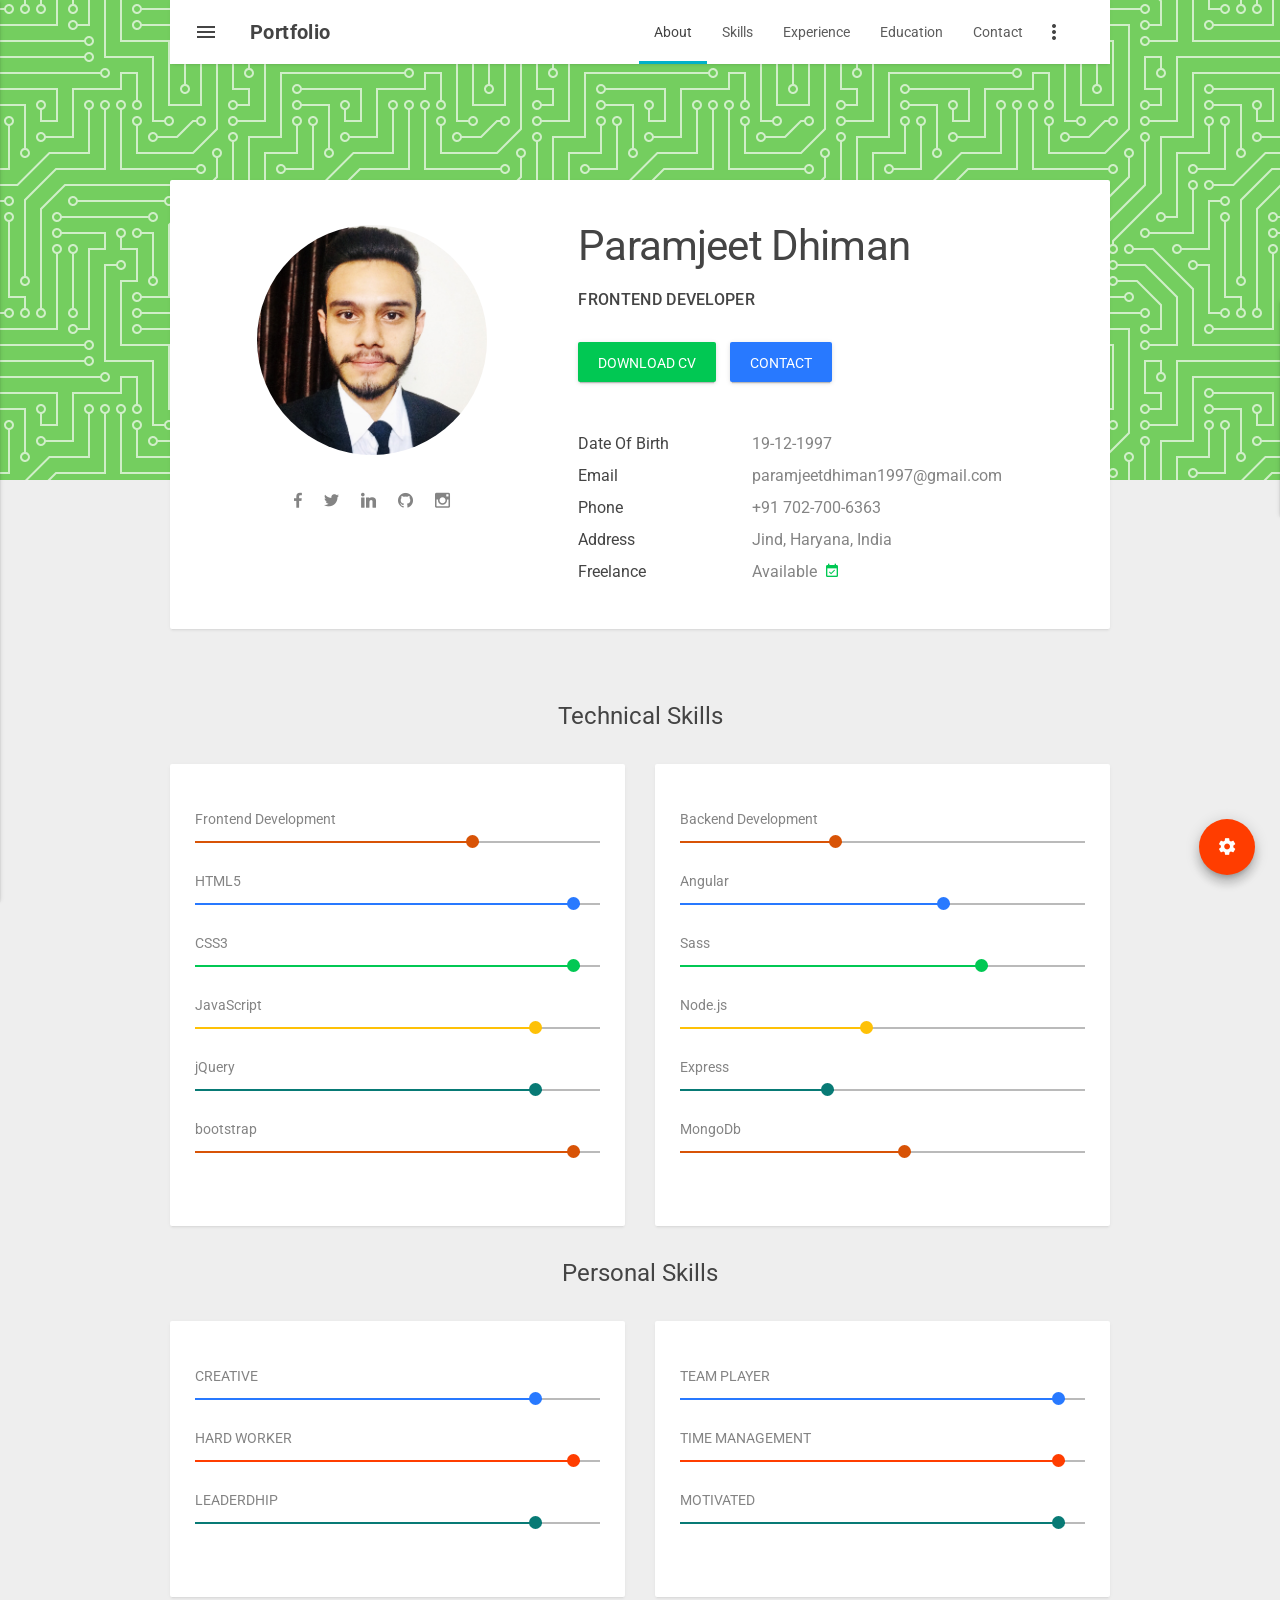
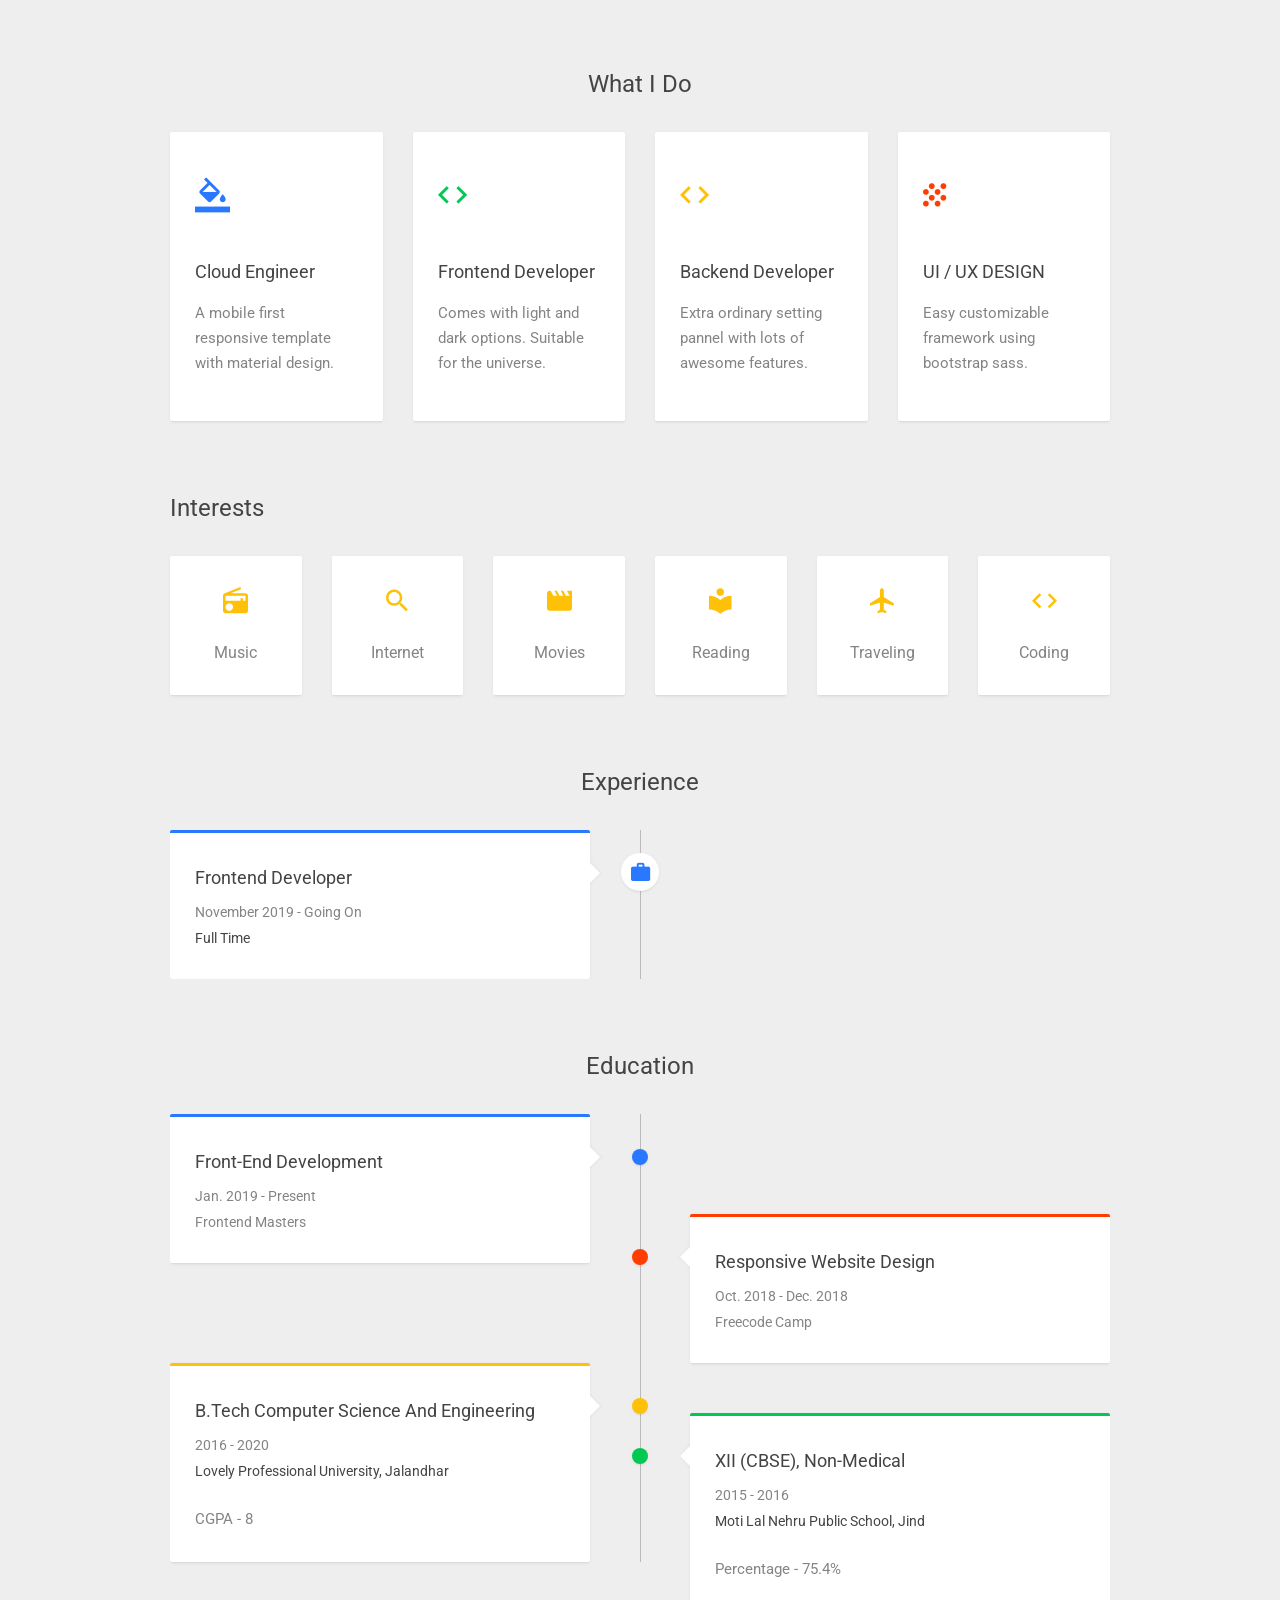
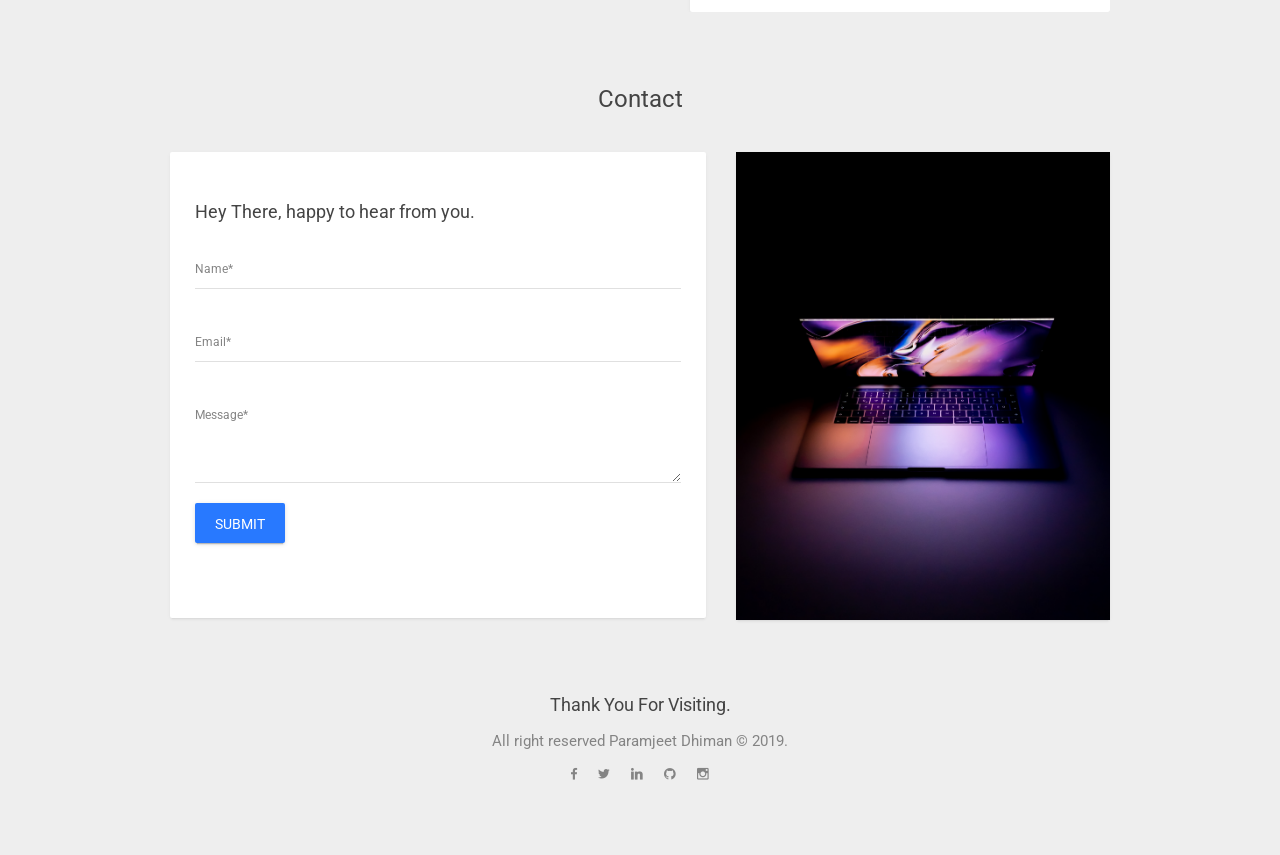
==== index.html @ 4ad419aa "Portfolio" ====
<!DOCTYPE html>
<html>

<head>
	<meta charset="UTF-8" />
	<meta name="viewport" content="width=device-width, initial-scale=1.0, maximum-scale=1.0, user-scalable=no" />
	<title>Portfolio | Paramjeet Dhiman</title>
	<link rel="shortcut icon" href="favicon.ico">
	<link rel="icon" href="favicon.ico" type="image/x-icon">
	<!--CSS-->
	<link rel="stylesheet" type="text/css" href="css/style.css" />
</head>

<body id="body" data-ng-app="contactApp">

	<!--Preloader-->
	<div class="preloader-it">
		<div class="mdl-spinner mdl-js-spinner is-active is-upgraded" data-upgraded="MaterialSpinner">
			<div class="mdl-spinner__layer mdl-spinner__layer-1">
				<div class="mdl-spinner__circle-clipper mdl-spinner__left">
					<div class="mdl-spinner__circle"></div>
				</div>
				<div class="mdl-spinner__gap-patch">
					<div class="mdl-spinner__circle"></div>
				</div>
			</div>
		
		</div>
	</div>
	<!--/Preloader-->

	<!--Main Wrapper-->
	<div class="main-wrapper">

		<!--Bg Image-->
		<div class="bg-struct bg-img"></div>

		<!--/Bg Image-->

		<div class="mdl-js-layout mdl-layout--fixed-header">

			<!--Top Header-->
			<header class="mdl-layout__header" >
				<div class="mdl-layout__header-row mdl-scroll-spy-1">
					<!-- Title -->
					<a href="index.html"><span class="mdl-layout-title">Portfolio</span></a>
					<div class="mdl-layout-spacer"></div>
					<ul class="nav mdl-navigation mdl-layout--large-screen-only">
						<li><a class="mdl-navigation__link" data-scroll href="#body">about</a></li>
						<li><a class="mdl-navigation__link" data-scroll href="#skills_sec">skills</a></li>
						<li><a class="mdl-navigation__link" data-scroll href="#experience_sec">experience</a></li>
						<li><a class="mdl-navigation__link" data-scroll href="#education_sec">education</a></li>
						<li><a class="mdl-navigation__link" data-scroll href="#contact_sec">contact</a></li>
					</ul>
					<!-- Right aligned menu below button -->
					<button id="demo-menu-lower-right" class="mdl-button mdl-js-button mdl-button--icon ver-more-btn">
						<i class="material-icons">more_vert</i>
					</button>

					<ul class="mdl-menu mdl-menu--bottom-right mdl-js-menu mdl-js-ripple-effect"
						data-mdl-for="demo-menu-lower-right">
						<li class="mdl-menu__item"><a href="https://www.dropbox.com/s/g63m6lrnnqfnmij/myResume.pdf?dl=0"
								target="_blank"><i class="zmdi zmdi-download font-red pr-10"></i>Download CV</a></li>
						<li class="mdl-menu__item"><a href="#contact_sec"><i
									class="zmdi zmdi-email-open font-green pr-10"></i>Contact Me</a></li>
						<li class="mdl-menu__item"><a href="callto:+917027006363"><i
									class="zmdi zmdi-phone  font-blue  pr-10"></i>+91 702 700 6363</a></li>
					</ul>
				</div>
			</header>
			<!--/Top Header-->

			<!--Left Sidebar-->
			<div class="mdl-layout__drawer">
				<div class="nicescroll-bar">
					<div class="drawer-profile-wrap">
						<div class="candidate-img-drawer mt-25 mb-20"></div>
						<span class="candidate-name block mb-10 text-center">Paramjeet Dhiman</span>
						<ul class="social-icons  mb-30">
							<li>
								<a class="facebook-link" target="_blank"
									href="https://facebook.com/paramjeetdhiman1997">
									<i id="tt11" class="zmdi zmdi-facebook"></i>
									<div class="mdl-tooltip" data-mdl-for="tt11">
										facebook
									</div>
								</a>
							</li>
							<li>
								<a class="twitter-link" target="_blank" href="https://twitter.com/paramdhiman_">
									<i id="tt12" class="zmdi zmdi-twitter"></i>
									<div class="mdl-tooltip" data-mdl-for="tt12">
										twitter
									</div>
								</a>
							</li>
							<li>
								<a class="linkedin-link" target="_blank" href="https://linkedin.com/in/paramjeetdhiman">
									<i id="tt13" class="zmdi zmdi-linkedin"></i>
									<div class="mdl-tooltip" data-mdl-for="tt13">
										linkedin
									</div>
								</a>
							</li>
							<li>
								<a class="dribbble-link" target="_blank" href="https://github.com/paramjeetdhiman">
									<i id="tt14" class="zmdi zmdi-github"></i>
									<div class="mdl-tooltip" data-mdl-for="tt14">
										github
									</div>
								</a>
							</li>
							<li>
								<a class="instagram-link" target="_blank"
									href="https://www.instagram.com/paramjeetdhiman_/">
									<i id="tt15" class="zmdi zmdi-instagram"></i>
									<div class="mdl-tooltip" data-mdl-for="tt15">
										instagram
									</div>
								</a>
							</li>
						</ul>
					</div>
					<div class="mdl-scroll-spy-2">
						<ul class="mdl-navigation">
							<li>
								<a class="mdl-navigation__link border-top-sep" data-scroll href="#body">
									<i class="zmdi zmdi-border-color pr-15"></i>
									<span class="font-capitalize">about</span>
								</a>
							</li>
							<li>
								<a class="mdl-navigation__link border-top-sep" data-scroll href="#skills_sec">
									<i class="zmdi zmdi-cutlery pr-15"></i>
									<span class="font-capitalize">skills</span>
								</a>
							</li>

							<li>
								<a class="mdl-navigation__link border-top-sep" data-scroll href="#experience_sec">
									<i class="zmdi zmdi-shield-check pr-15"></i>
									<span class="font-capitalize">experience</span>
								</a>
							</li>
							<li>
								<a class="mdl-navigation__link border-top-sep" data-scroll href="#education_sec">
									<i class="zmdi zmdi-library pr-15"></i>
									<span class="font-capitalize">education</span>
								</a>
							</li>


							<li>
								<a class="mdl-navigation__link border-top-sep border-bottom-sep" data-scroll
									href="#contact_sec">
									<i class="zmdi zmdi-email pr-15"></i>
									<span class="font-capitalize">contact</span>
								</a>
							</li>
						</ul>
					</div>
					<div class="drawer-footer mt-50 mb-30 text-center">
						<p class="font-12 mt-10">All right reserved Paramjeet Dhiman &copy; 2019.</p>
					</div>
				</div>
			</div>
			<!--/Left Sidebar-->

			<!--Setting-->
			<div class="mdl-layout__drawer-right settings-drawer">
				<div class="nicescroll-bar">
					<span class="mdl-layout-title bg-blue font-white">
						<span>options</span>
					</span>
					<div class="layout-switcher-wrap overflow-hide border-bottom-sep">
						<ul>

							<li>
								<span class="layout-title">dark mode</span>
								<span class="layout-switcher">
									<label class="mdl-switch mdl-js-switch mdl-js-ripple-effect"
										data-mdl-for="switch-2">
										<input type="checkbox" id="switch-2" class="mdl-switch__input">
										<span class="mdl-switch__label"></span>
									</label>
								</span>
							</li>
							<li>
								<span class="layout-title">header full width</span>
								<span class="layout-switcher">
									<label class="mdl-switch mdl-js-switch mdl-js-ripple-effect"
										data-mdl-for="switch-3">
										<input type="checkbox" id="switch-3" class="mdl-switch__input">
										<span class="mdl-switch__label"></span>
									</label>
								</span>
							</li>
						</ul>
					</div>
				</div>
			</div>
			<!--/Setting-->

			<!--Main Content-->
			<div class="main-content relative">
				<div class="container">

					<!--About Sec-->
					<section class="about-sec mt-180 mt-sm-120  mb-30">
						<div class="row">
							<div class="col-lg-12">
								<div class="mdl-card mdl-shadow--2dp">
									<div class="row">
										<div class="col-md-5 col-xs-12 mb-30">
											<div class="candidate-img mb-35"></div>
											<ul class="social-icons">
												<li>
													<a class="facebook-link" target="_blank"
														href="https://facebook.com/paramjeetdhiman1997">
														<i id="tt1" class="zmdi zmdi-facebook"></i>
														<div class="mdl-tooltip" data-mdl-for="tt1">
															facebook
														</div>
													</a>
												</li>
												<li>
													<a class="twitter-link" target="_blank"
														href="https://twitter.com/paramdhiman_">
														<i id="tt2" class="zmdi zmdi-twitter"></i>
														<div class="mdl-tooltip" data-mdl-for="tt2">
															twitter
														</div>
													</a>
												</li>
												<li>
													<a class="linkedin-link" target="_blank"
														href="https://linkedin.com/in/paramjeetdhiman">
														<i id="tt3" class="zmdi zmdi-linkedin"></i>
														<div class="mdl-tooltip" data-mdl-for="tt3">
															linkedin
														</div>
													</a>
												</li>
												<li>
													<a class="dribbble-link" target="_blank"
														href="https://github.com/paramjeetdhiman">
														<i id="tt4" class="zmdi zmdi-github"></i>
														<div class="mdl-tooltip" data-mdl-for="tt4">
															github
														</div>
													</a>
												</li>
												<li>
													<a class="instagram-link" target="_blank"
														href="https://www.instagram.com/paramjeetdhiman_/">
														<i id="tt5" class="zmdi zmdi-instagram"></i>
														<div class="mdl-tooltip" data-mdl-for="tt5">
															instagram
														</div>
													</a>
												</li>
											</ul>
										</div>
										<div class="col-md-7 col-xs-12">
											<div class="info-wrap">
												<h1>Paramjeet Dhiman</h1>
												<h5 class="mt-20 font-black">Frontend Developer </h5>
												<div class="mt-30">
													<a id="download_cv"
														class="mdl-button mdl-js-button mdl-button--raised mdl-js-ripple-effect  bg-green font-white mr-10"
														href="https://www.dropbox.com/s/g63m6lrnnqfnmij/myResume.pdf?dl=0"
														target="_blank">download cv</a>
													<a class="mdl-button mdl-js-button mdl-button--raised mdl-js-ripple-effect bg-blue font-white"
														href="#contact_sec" data-scroll>contact</a>
												</div>
											</div>
											<ul class="profile-wrap mt-50">
												<li>
													<div class="profile-title">date of birth</div>
													<div class="profile-desc">19-12-1997</div>
												</li>

												<li>
													<div class="profile-title">email</div>
													<div class="profile-desc">
														paramjeetdhiman1997@gmail.com
													</div>
												</li>

												<li>
													<div class="profile-title">phone</div>
													<div class="profile-desc">
														+91 702-700-6363
													</div>
												</li>
												<li>
													<div class="profile-title">address</div>
													<div class="profile-desc">
														Jind, Haryana, India
													</div>
												</li>
												<li>
													<div class="profile-title">freelance</div>
													<div class="profile-desc relative">Available
														<i id="datepickopn"
															class="zmdi zmdi-calendar-check font-green pl-5"></i>
														<div id='datepicker1' class='datepicker'></div>
													</div>

												</li>
											</ul>
										</div>
									</div>
								</div>
							</div>
						</div>
					</section>
					<!--/About Sec-->

					<!--Skills Sec-->
					<section id="skills_sec" class="skills-sec sec-pad-top-sm">
						<div class="row">
							<h2 class="mb-30 text-center">Technical Skills</h2>
							<div class="col-sm-6 mb-30">
								<!--<h2 class="mb-30 text-center">technical skills</h2>-->
								<div class="mdl-card mdl-shadow--2dp">
									<div class="mb-30">
										<span class="progress-cat">Frontend Development</span>
										<div class="progress-bar-graph">
											<div class="progress-bar-wrap">
												<div class="bar-wrap orange-bar">
													<span data-width="70"></span>
												</div>
											</div>
										</div>
									</div>
									<div class="mb-30">
										<span class="progress-cat">HTML5</span>
										<div class="progress-bar-graph">
											<div class="progress-bar-wrap">
												<div class="bar-wrap blue-bar">
													<span data-width="100"></span>
												</div>
											</div>
										</div>
									</div>
									<div class="mb-30">
										<span class="progress-cat">CSS3</span>
										<div class="progress-bar-graph">
											<div class="progress-bar-wrap">
												<div class="bar-wrap green-bar">
													<span data-width="100"></span>
												</div>
											</div>
										</div>
									</div>
									<div class="mb-30">
										<span class="progress-cat">JavaScript</span>
										<div class="progress-bar-graph">
											<div class="progress-bar-wrap">
												<div class="bar-wrap yellow-bar">
													<span data-width="90"></span>
												</div>
											</div>
										</div>
									</div>
									<div class="mb-30">
										<span class="progress-cat">jQuery</span>
										<div class="progress-bar-graph">
											<div class="progress-bar-wrap">
												<div class="bar-wrap sky-bar">
													<span data-width="90"></span>
												</div>
											</div>
										</div>
									</div>
									<div class="mb-30">
										<span class="progress-cat">bootstrap</span>
										<div class="progress-bar-graph">
											<div class="progress-bar-wrap">
												<div class="bar-wrap orange-bar">
													<span data-width="100"></span>
												</div>
											</div>
										</div>
									</div>

								</div>
							</div>
							<div class="col-sm-6 mb-30">
								<!--<h2 class="mb-30">soft skills</h2>-->
								<div class="mdl-card mdl-shadow--2dp">
									<div class="mb-30">
										<span class="progress-cat">Backend Development</span>
										<div class="progress-bar-graph">
											<div class="progress-bar-wrap">
												<div class="bar-wrap orange-bar">
													<span data-width="40"></span>
												</div>
											</div>
										</div>
									</div>
									<div class="mb-30">
										<span class="progress-cat">Angular</span>
										<div class="progress-bar-graph">
											<div class="progress-bar-wrap">
												<div class="bar-wrap blue-bar">
													<span data-width="70"></span>
												</div>
											</div>
										</div>
									</div>
									<div class="mb-30">
										<span class="progress-cat">Sass</span>
										<div class="progress-bar-graph">
											<div class="progress-bar-wrap">
												<div class="bar-wrap green-bar">
													<span data-width="80"></span>
												</div>
											</div>
										</div>
									</div>
									<div class="mb-30">
										<span class="progress-cat">Node.js</span>
										<div class="progress-bar-graph">
											<div class="progress-bar-wrap">
												<div class="bar-wrap yellow-bar">
													<span data-width="50"></span>
												</div>
											</div>
										</div>
									</div>
									<div class="mb-30">
										<span class="progress-cat">Express</span>
										<div class="progress-bar-graph">
											<div class="progress-bar-wrap">
												<div class="bar-wrap sky-bar">
													<span data-width="40"></span>
												</div>
											</div>
										</div>
									</div>
									<div class="mb-30">
										<span class="progress-cat">MongoDb</span>
										<div class="progress-bar-graph">
											<div class="progress-bar-wrap">
												<div class="bar-wrap orange-bar">
													<span data-width="60"></span>
												</div>
											</div>
										</div>
									</div>
								</div>
							</div>
						</div>
						<div class="row">
							<h2 class="mb-30 text-center">Personal Skills</h2>
							<div class="col-sm-6 mb-30">
								<!--<h2 class="mb-30 text-center">technical skills</h2>-->
								<div class="mdl-card mdl-shadow--2dp">
									<div class="mb-30">
										<span class="progress-cat">CREATIVE</span>
										<div class="progress-bar-graph">
											<div class="progress-bar-wrap">
												<div class="bar-wrap blue-bar">
													<span data-width="90"></span>
												</div>
											</div>
										</div>
									</div>
									<div class="mb-30">
										<span class="progress-cat">HARD WORKER</span>
										<div class="progress-bar-graph">
											<div class="progress-bar-wrap">
												<div class="bar-wrap red-bar">
													<span data-width="100"></span>
												</div>
											</div>
										</div>
									</div>
									<div class="mb-30">
										<span class="progress-cat">LEADERDHIP</span>
										<div class="progress-bar-graph">
											<div class="progress-bar-wrap">
												<div class="bar-wrap sky-bar">
													<span data-width="90"></span>
												</div>
											</div>
										</div>
									</div>
								</div>
							</div>

							<div class="col-sm-6 mb-30">
								<!--<h2 class="mb-30">soft skills</h2>-->
								<div class="mdl-card mdl-shadow--2dp">
									<div class="mb-30">
										<span class="progress-cat">TEAM PLAYER</span>
										<div class="progress-bar-graph">
											<div class="progress-bar-wrap">
												<div class="bar-wrap blue-bar">
													<span data-width="100"></span>
												</div>
											</div>
										</div>
									</div>
									<div class="mb-30">
										<span class="progress-cat"> TIME MANAGEMENT</span>
										<div class="progress-bar-graph">
											<div class="progress-bar-wrap">
												<div class="bar-wrap red-bar">
													<span data-width="100"></span>
												</div>
											</div>
										</div>
									</div>
									<div class="mb-30">
										<span class="progress-cat">MOTIVATED</span>
										<div class="progress-bar-graph">
											<div class="progress-bar-wrap">
												<div class="bar-wrap sky-bar">
													<span data-width="100"></span>
												</div>
											</div>
										</div>
									</div>
								</div>


					</section>
					<!--/Skills Sec-->

					<!--Profile Sec-->
					<section id="profile_sec" class="profile-sec sec-pad-top-sm">
						<h2 class="mb-30  text-center">what i do</h2>
						<div class="row">
							<div class="col-md-3 col-sm-6 col-xs-12 mb-30">
								<div class="mdl-card mdl-shadow--2dp">
									<i class="zmdi zmdi-format-color-fill font-blue profile-icon"></i>
									<h4 class="mb-15">Cloud Engineer </h4>
									<p>A mobile first responsive template with material design.</p>

								</div>
							</div>
							<div class="col-md-3 col-sm-6 col-xs-12 mb-30">
								<div class="mdl-card mdl-shadow--2dp">
									<i class="zmdi zmdi-code font-green profile-icon"></i>
									<h4 class="mb-15">Frontend Developer</h4>
									<p>Comes with light and dark options. Suitable for the universe.</p>
								</div>
							</div>
							<div class="col-md-3 col-sm-6 col-xs-12 mb-30">
								<div class="mdl-card mdl-shadow--2dp">
									<i class="zmdi zmdi-code font-yellow profile-icon"></i>
									<h4 class="mb-15">Backend Developer</h4>
									<p>Extra ordinary setting pannel with lots of awesome features.</p>

								</div>
							</div>
							<div class="col-md-3 col-sm-6 col-xs-12 mb-30">
								<div class="mdl-card mdl-shadow--2dp">
									<i class="zmdi zmdi-grain font-red profile-icon"></i>
									<h4 class="mb-15">UI / UX DESIGN</h4>
									<p>Easy customizable framework using bootstrap sass.</p>

								</div>
							</div>
						</div>
					</section>
					<!--/Profile Sec-->

					<!--Interest Sec-->
					<section id="interest_sec" class="interest-sec sec-pad-top-sm">
						<h2 class="mb-30">interests</h2>
						<div class="row">
							<div class="col-md-2 col-sm-4 col-xs-6 mb-30">
								<div class="mdl-card mdl-shadow--2dp text-center pa-20 pt-30 pb-30">
									<i class="zmdi zmdi-radio"></i>
									<span>music</span>
								</div>
							</div>
							<div class="col-md-2 col-sm-4 col-xs-6 mb-30">
								<div class="mdl-card mdl-shadow--2dp text-center pa-20 pt-30 pb-30">
									<i class="zmdi zmdi-search"></i>
									<span>internet</span>
								</div>
							</div>
							<div class="col-md-2 col-sm-4 col-xs-6 mb-30">
								<div class="mdl-card mdl-shadow--2dp text-center pa-20 pt-30 pb-30">
									<i class="zmdi zmdi-movie"></i>
									<span>movies</span>
								</div>
							</div>
							<div class="col-md-2 col-sm-4 col-xs-6 mb-30">
								<div class="mdl-card mdl-shadow--2dp text-center pa-20 pt-30 pb-30">
									<i class="zmdi zmdi-library"></i>
									<span>reading</span>
								</div>
							</div>
							<div class="col-md-2 col-sm-4 col-xs-6 mb-30">
								<div class="mdl-card mdl-shadow--2dp text-center pa-20 pt-30 pb-30">
									<i class="zmdi zmdi-airplane"></i>
									<span>traveling</span>
								</div>
							</div>
							<div class="col-md-2 col-sm-4 col-xs-6 mb-30">
								<div class="mdl-card mdl-shadow--2dp text-center pa-20 pt-30 pb-30">
									<i class="zmdi zmdi-code"></i>
									<span>Coding</span>
								</div>
							</div>
						</div>
					</section>
					<!--/Interest Sec-->

					<!--Experience Sec-->
					<section id="experience_sec" class="experience-sec sec-pad-top-sm">
						<h2 class="mb-30 text-center">experience</h2>
						<div class="timeline-wrap  overflow-hide mb-30">
							<ul class="timeline">
								<li>
									<div class="timeline-badge">
										<i class="zmdi zmdi-case font-blue"></i>
									</div>
									<div class="timeline-panel mdl-card mdl-shadow--2dp pt-30 pb-30 border-top-blue">
										<div class="timeline-heading">
											<h4 class="mb-10">Frontend Developer</h4>
											<span class="duration mb-5">November 2019 - Going on</span>
											<span class="institution">Full Time </span>
										</div>
										<div class="timeline-body">
		
										</div>
									</div>
								</li>
								<!-- 
								<li class="timeline-inverted">
									<div class="timeline-badge">
										<i class="zmdi zmdi-format-color-text font-green"></i>
									</div>
									<div class="timeline-panel mdl-card mdl-shadow--2dp  pt-30 pb-30 border-top-green">
										<div class="timeline-heading">
											<h4 class="mb-10">Art Director</h4>
											<span class="duration mb-5">Jul 2013 — Mar 2014</span>
											<span class="institution">hencework</span>
										</div>
										<div class="timeline-body">
											<p class="mt-25">Invitamus me testatur sed quod non dum animae tuae lacrimis
												ut libertatem deum rogus aegritudinis causet. Dicens hoc contra
												serpentibus isto.</p>
										</div>
									</div>
								</li>

								<li>
									<div class="timeline-badge">
										<i class="zmdi zmdi-city-alt font-yellow"></i>
									</div>
									<div class="timeline-panel mdl-card mdl-shadow--2dp pt-30 pb-30 border-top-yellow">
										<div class="timeline-heading">
											<h4 class="mb-10">Graphic Designer</h4>
											<span class="duration mb-5">Jan 2013 – Jul 2013</span>
											<span class="institution">Sagmeester</span>
										</div>
										<div class="timeline-body">
											<p class="mt-25">Invitamus me testatur sed quod non dum animae tuae lacrimis
												ut libertatem deum rogus aegritudinis causet. Dicens hoc contra
												serpentibus isto.</p>
										</div>
									</div>
								</li> -->
								<li class="clearfix no-float"></li>
							</ul>
						</div>
					</section>
					<!--/Experience Sec-->

					<!--Education Sec-->
					<section id="education_sec" class="education-sec sec-pad-top-sm">
						<h2 class="mb-30  text-center">education</h2>
						<div class="timeline-wrap overflow-hide mb-30">
							<ul class="timeline">
								<li>
									<div class="timeline-badge bg-blue no-icon"></div>
									<div class="timeline-panel mdl-card mdl-shadow--2dp pt-30 pb-30 border-top-blue">
										<div class="timeline-heading">

											<h4 class="mb-10">Front-End Development</h4>
											<span class="duration mb-5">Jan. 2019 - Present</span>
											<span class="institution"><a href="https://frontendmasters.com"
													target="_blank">Frontend
													Masters</a></span>
										</div>

									</div>
								</li>

								<li class="timeline-inverted">
									<div class="timeline-badge bg-red no-icon"></div>
									<div class="timeline-panel mdl-card mdl-shadow--2dp  pt-30 pb-30 border-top-red">
										<div class="timeline-heading">
											<h4 class="mb-10">Responsive Website Design</h4>
											<span class="duration mb-5">Oct. 2018 - Dec. 2018</span>
											<span class="institution"><a href="https://freecodecamp.org"
													target="_blank">Freecode camp</a></span>
										</div>
									</div>
								</li>

								<li class="timeline-inverted">
									<div class="timeline-badge bg-green no-icon"></div>
									<div class="timeline-panel mdl-card mdl-shadow--2dp  pt-30 pb-30 border-top-green">
										<div class="timeline-heading">
											<h4 class="mb-10">XII (CBSE), Non-Medical</h4>
											<span class="duration mb-5">2015 - 2016</span>
											<span class="institution">Moti Lal Nehru Public School, Jind</span>
										</div>
										<div class="timeline-body">
											<p class="mt-25">Percentage - 75.4%</p>
										</div>
									</div>
								</li>

								<li>
									<div class="timeline-badge bg-yellow no-icon"></div>
									<div class="timeline-panel mdl-card mdl-shadow--2dp pt-30 pb-30 border-top-yellow">

										<div class="timeline-heading">
											<h4 class="mb-10">B.Tech Computer Science and Engineering</h4>
											<span class="duration mb-5">2016 - 2020</span>
											<span class="institution">Lovely Professional University, Jalandhar</span>
										</div>
										<div class="timeline-body">
											<p class="mt-25">CGPA - 8</p>
										</div>
									</div>
								</li>

								<li class="clearfix no-float"></li>
							</ul>
						</div>
					</section>
					<!--/Education Sec-->


					<!--Contact Sec-->
					<section id="contact_sec" class="contact-sec sec-pad-top-sm">
						<h2 class="mb-35  text-center">contact</h2>
						<div class="row">
							<div id="form_card_height" class="col-sm-7 mb-30">
								<div class="mdl-card mdl-shadow--2dp" data-ng-controller="ContactController">
									<h4 class="mb-10 font-unsetcase">Hey <span
											data-ng-bind="formData.inputName||'There'">There</span>, happy to hear from
										you.</h4>
									<form data-ng-submit="submit(contactform, $event)" name="contactform" method="post"
										class=" form-horizontal mb-30" role="form">
										<div class="form-group"
											data-ng-class="{ 'has-error': contactform.inputName.$invalid && submitted }">
											<div class="mdl-textfield mdl-js-textfield mdl-textfield--floating-label">
												<input autocomplete="off" data-ng-model="formData.inputName"
													class="mdl-textfield__input" type="text" id="inputName"
													name="inputName" required>
												<label class="mdl-textfield__label" for="inputName">name*</label>
											</div>
										</div>
										<div class="form-group"
											data-ng-class="{ 'has-error': contactform.inputEmail.$invalid && submitted }">
											<div class="mdl-textfield mdl-js-textfield mdl-textfield--floating-label">
												<input autocomplete="off" data-ng-model="formData.inputEmail"
													class="mdl-textfield__input" type="email" id="inputEmail"
													name="inputEmail" required>
												<label class="mdl-textfield__label" for="inputEmail">email*</label>
											</div>
										</div>
										<div class="form-group"
											data-ng-class="{ 'has-error': contactform.inputMessage.$invalid && submitted }">
											<div class="mdl-textfield mdl-js-textfield mdl-textfield--floating-label">
												<textarea data-ng-model="formData.inputMessage"
													class="mdl-textfield__input" rows="3" id="inputMessage"
													name="inputMessage" required></textarea>
												<label class="mdl-textfield__label" for="inputMessage">message*</label>
											</div>
										</div>
										<div class="form-group">
											<div class="align-center">
												<button type="submit"
													class="mdl-button mdl-js-button mdl-button--raised mdl-js-ripple-effect  bg-blue font-white"
													data-ng-disabled="submitButtonDisabled">
													submit
												</button>
											</div>
										</div>
									</form>
									<p class="block result" data-ng-class="result">{{ resultMessage }}</p>
								</div>
							</div>
							<div class="col-sm-5 mb-30">
								<div class="mdl-card mdl-shadow--2dp pa-0">
									<img class="img-fluid img-responsive" src="img/cont.jpg">
								</div>
							</div>
						</div>
					</section>
					<!--/Contact Sec-->

					<!--Footer Sec-->
					<footer class="footer-sec sec-pad-top-sm sec-pad-bottom text-center">
						<h4>thank you for visiting.</h4>
						<p class="mt-10">All right reserved Paramjeet Dhiman &copy; 2019.</p>
						<ul class="social-icons mt-10">
							<li>
								<a class="facebook-link" target="_blank"
									href="https://facebook.com/paramjeetdhiman1997">
									<i id="tt6" class="zmdi zmdi-facebook"></i>
									<div class="mdl-tooltip" data-mdl-for="tt6">
										facebook
									</div>
								</a>
							</li>
							<li>
								<a class="twitter-link" target="_blank" href="https://twitter.com/paramdhiman_">
									<i id="tt7" class="zmdi zmdi-twitter"></i>
									<div class="mdl-tooltip" data-mdl-for="tt7">
										twitter
									</div>
								</a>
							</li>
							<li>
								<a class="linkedin-link" target="_blank" href="https://linkedin.com/in/paramjeetdhiman">
									<i id="tt8" class="zmdi zmdi-linkedin"></i>
									<div class="mdl-tooltip" data-mdl-for="tt8">
										linkedin
									</div>
								</a>
							</li>
							<li>
								<a class="dribbble-link" target="_blank" href="https://github.com/paramjeetdhiman">
									<i id="tt9" class="zmdi zmdi-github"></i>
									<div class="mdl-tooltip" data-mdl-for="tt9">
										github
									</div>
								</a>
							</li>
							<li>
								<a class="instagram-link" target="_blank"
									href="https://www.instagram.com/paramjeetdhiman_/">
									<i id="tt10" class="zmdi zmdi-instagram"></i>
									<div class="mdl-tooltip" data-mdl-for="tt10">
										instagram
									</div>
								</a>
							</li>
						</ul>

					</footer>
					<!--Footer Sec-->
				</div>
			</div>
			<!--/Main Content-->

			<!--Setting Trigger-->
			<button
				class="mdl-button mdl-js-button mdl-button--fab mdl-js-ripple-effect mdl-shadow--8dp bg-red setting-btn">
				<i class="zmdi zmdi-settings"></i>
			</button>
			<!--/Setting Trigger-->

		</div>
	</div>
	<!--/Main Wrapper-->

	<!-- Scripts -->
	<script src="js/jquery-1.12.4.min.js"></script>
	<script src="js/angular.min.js"></script>
	<script src="js/bootstrap.min.js"></script>
	<script src="js/jquery-ui.min.js"></script>
	<script src="js/material.min.js"></script>
	<script src="js/jQuery.appear.js"></script>
	<script src="js/app.js"></script>
	<script src="js/controllers.js"></script>
	<script src="js/smooth-scroll.js"></script>
	<script src="js/isotope.js"></script>
	<script src="js/lightgallery-all.js"></script>
	<script src="js/owl.carousel.min.js"></script>
	<script src="js/froogaloop2.min.js"></script>
	<script src="js/jquery.slimscroll.js"></script>  
	<script src="js/init.js"></script>
</body>

</html>
---- css/style.css ----
@charset "UTF-8";
/*------------------------------------------------------------------
[Master Stylesheet]
Project:	Matresume
++++ Imports ++++
++++ Reset ++++
++++ Main ++++
	1)Header
	2)about
	3)Hero BG
	4)Skills Sec
	5)Profile Sec
	6)Portfolio Sec
	7)Interest Sec
	8)Timeline
	9)Blog Sec
	10)Reference Sec
	11)Client Sec
	12)Pricing Sec
	13)contact Sec
	14)Footer Sec
	15)Navigation Sec
	16)Blog & Project Deatail Pages
++++ Mediaqueries ++++
-------------------------------------------------------------------*/
/****************************/
/** Imports **/
/****************************/
@import url(https://fonts.googleapis.com/css?family=Roboto:100,300,400,500,700);
@import url(material.min.css);
@import url(material-icons.css);
@import url(material-design-iconic-font.min.css);
@import url(bootstrap.min.css);
@import url(jquery-ui.min.css);
@import url(owl.carousel.css);
@import url(lightgallery.css);
@import url(default-skin/default-skin.css);
/****************************/
/** Reset **/
/****************************/
html, body, div, span, applet, object, iframe, h1, h2, h3, h4, h5, h6, p, pre, a, abbr, acronym, address, big, cite, code, del, dfn, em, img, ins, kbd, q, s, samp, small, strike, strong, sub, sup, tt, var, b, u, i, center, dl, dt, dd, ol, ul, li, fieldset, form, label, legend, table, caption, tbody, tfoot, thead, tr, th, td, article, aside, canvas, details, embed, figure, figcaption, footer, header, hgroup, menu, nav, output, ruby, section, summary, time, mark, audio, video {
  margin: 0;
  padding: 0;
  border: 0;
  font-size: 100%;
  font: inherit;
  vertical-align: baseline; }

html, body {
  height: inherit;
  width: inherit;
  min-height: inherit; }

strong {
  font-weight: bold; }

body {
  color: #848484;
  background: #e2e2e2;
  font-family: "Roboto", sans-serif;
  font-size: 14px;
  font-style: normal;
  line-height: 1.5;
  overflow-y: auto;
  overflow-x: hidden; }

/* Mozilla based browsers */
::-moz-selection {
  background: #338fff;
  color: #fff;
  text-shadow: none; }

/* Works in Safari */
::selection {
  background: #338fff;
  color: #fff;
  text-shadow: none; }

a:hover, a:active {
  outline: 0; }

button:focus {
  border: none;
  outline: 0; }

ul {
  list-style: none; }

a {
  color: #848484;
  text-decoration: none; }

a:hover {
  color: #848484;
  text-decoration: none; }

a:focus {
  color: #848484;
  text-decoration: none;
  outline: none; }

i:focus {
  outline: none; }

h1, h2, h3, h4, h5, h6 {
  color: #444; }

h1 {
  font-size: 42px;
  line-height: 42px;
  text-transform: capitalize; }

h2 {
  font-size: 24px;
  line-height: 35px;
  text-transform: capitalize; }

h3 {
  font-size: 20px;
  line-height: 30px;
  text-transform: capitalize; }

h4 {
  font-size: 18px;
  line-height: 29px;
  text-transform: capitalize; }

h5 {
  font-size: 16px;
  line-height: 25px;
  font-weight: 500;
  text-transform: uppercase; }

p {
  font-size: 15px;
  line-height: 25px; }
  p.lead {
    font-size: 18px;
    line-height: 30px;
    font-weight: 400; }

.force-UTF-8 {
  content: "¡"; }

/****************************/
/** Main **/
/****************************/
.pa-0 {
  padding: 0px !important; }

.pa-5 {
  padding: 5px !important; }

.pa-10 {
  padding: 10px !important; }

.pa-15 {
  padding: 15px !important; }

.pa-20 {
  padding: 20px !important; }

.pa-25 {
  padding: 25px !important; }

.pa-30 {
  padding: 30px !important; }

.pa-35 {
  padding: 35px !important; }

.pa-40 {
  padding: 40px !important; }

.pa-45 {
  padding: 45px !important; }

.pa-50 {
  padding: 50px !important; }

.pt-0 {
  padding-top: 0px !important; }

.pt-5 {
  padding-top: 5px !important; }

.pt-10 {
  padding-top: 10px !important; }

.pt-15 {
  padding-top: 15px !important; }

.pt-20 {
  padding-top: 20px !important; }

.pt-25 {
  padding-top: 25px !important; }

.pt-30 {
  padding-top: 30px !important; }

.pt-35 {
  padding-top: 35px !important; }

.pt-40 {
  padding-top: 40px !important; }

.pt-45 {
  padding-top: 45px !important; }

.pt-50 {
  padding-top: 50px !important; }

.pb-0 {
  padding-bottom: 0px !important; }

.pb-5 {
  padding-bottom: 5px !important; }

.pb-10 {
  padding-bottom: 10px !important; }

.pb-15 {
  padding-bottom: 15px !important; }

.pb-20 {
  padding-bottom: 20px !important; }

.pb-25 {
  padding-bottom: 25px !important; }

.pb-30 {
  padding-bottom: 30px !important; }

.pb-35 {
  padding-bottom: 35px !important; }

.pb-40 {
  padding-bottom: 40px !important; }

.pb-45 {
  padding-bottom: 45px !important; }

.pb-50 {
  padding-bottom: 50px !important; }

.pl-0 {
  padding-left: 0px !important; }

.pl-5 {
  padding-left: 5px !important; }

.pl-10 {
  padding-left: 10px !important; }

.pl-15 {
  padding-left: 15px !important; }

.pl-20 {
  padding-left: 20px !important; }

.pl-25 {
  padding-left: 25px !important; }

.pl-30 {
  padding-left: 30px !important; }

.pl-35 {
  padding-left: 35px !important; }

.pl-40 {
  padding-left: 40px !important; }

.pl-45 {
  padding-left: 45px !important; }

.pl-50 {
  padding-left: 50px !important; }

.pr-0 {
  padding-right: 0px !important; }

.pr-5 {
  padding-right: 5px !important; }

.pr-10 {
  padding-right: 10px !important; }

.pr-15 {
  padding-right: 15px !important; }

.pr-20 {
  padding-right: 20px !important; }

.pr-25 {
  padding-right: 25px !important; }

.pr-30 {
  padding-right: 30px !important; }

.pr-35 {
  padding-right: 35px !important; }

.pr-40 {
  padding-right: 40px !important; }

.pr-45 {
  padding-right: 45px !important; }

.pr-50 {
  padding-right: 50px !important; }

.ma-0 {
  margin: 0px !important; }

.ma-5 {
  margin: 5px !important; }

.ma-10 {
  margin: 10px !important; }

.ma-15 {
  margin: 15px !important; }

.ma-20 {
  margin: 20px !important; }

.ma-25 {
  margin: 25px !important; }

.ma-30 {
  margin: 30px !important; }

.mt-0 {
  margin-top: 0px !important; }

.mt-5 {
  margin-top: 5px !important; }

.mt-10 {
  margin-top: 10px !important; }

.mt-15 {
  margin-top: 15px !important; }

.mt-20 {
  margin-top: 20px !important; }

.mt-25 {
  margin-top: 25px !important; }

.mt-30 {
  margin-top: 30px !important; }

.mt-35 {
  margin-top: 35px !important; }

.mt-40 {
  margin-top: 40px !important; }

.mt-45 {
  margin-top: 45px !important; }

.mt-50 {
  margin-top: 50px !important; }

.mt-55 {
  margin-top: 55px !important; }

.mt-60 {
  margin-top: 60px !important; }

.mt-65 {
  margin-top: 65px !important; }

.mt-70 {
  margin-top: 70px !important; }

.mt-75 {
  margin-top: 75px !important; }

.mt-80 {
  margin-top: 80px !important; }

.mt-85 {
  margin-top: 85px !important; }

.mt-90 {
  margin-top: 90px !important; }

.mt-95 {
  margin-top: 95px !important; }

.mt-100 {
  margin-top: 100px !important; }

.mt-105 {
  margin-top: 105px !important; }

.mt-110 {
  margin-top: 110px !important; }

.mt-115 {
  margin-top: 115px !important; }

.mt-120 {
  margin-top: 120px !important; }

.mt-125 {
  margin-top: 125px !important; }

.mt-130 {
  margin-top: 130px !important; }

.mt-135 {
  margin-top: 135px !important; }

.mt-140 {
  margin-top: 140px !important; }

.mt-145 {
  margin-top: 145px !important; }

.mt-150 {
  margin-top: 150px !important; }

.mt-155 {
  margin-top: 155px !important; }

.mt-160 {
  margin-top: 160px !important; }

.mt-165 {
  margin-top: 165px !important; }

.mt-170 {
  margin-top: 170px !important; }

.mt-175 {
  margin-top: 175px !important; }

.mt-180 {
  margin-top: 180px !important; }

.mt-185 {
  margin-top: 185px !important; }

.mt-190 {
  margin-top: 190px !important; }

.mt-195 {
  margin-top: 195px !important; }

.mt-200 {
  margin-top: 200px !important; }

.mt-205 {
  margin-top: 205px !important; }

.mt-210 {
  margin-top: 210px !important; }

.mt-215 {
  margin-top: 215px !important; }

.mt-220 {
  margin-top: 220px !important; }

.mt-225 {
  margin-top: 225px !important; }

.mt-230 {
  margin-top: 230px !important; }

.mt-235 {
  margin-top: 235px !important; }

.mt-240 {
  margin-top: 240px !important; }

.mt-245 {
  margin-top: 245px !important; }

.mt-250 {
  margin-top: 250px !important; }

.mb-0 {
  margin-bottom: 0px !important; }

.mb-5 {
  margin-bottom: 5px !important; }

.mb-10 {
  margin-bottom: 10px !important; }

.mb-15 {
  margin-bottom: 15px !important; }

.mb-20 {
  margin-bottom: 20px !important; }

.mb-25 {
  margin-bottom: 25px !important; }

.mb-30 {
  margin-bottom: 30px !important; }

.mb-35 {
  margin-bottom: 35px !important; }

.mb-40 {
  margin-bottom: 40px !important; }

.mb-45 {
  margin-bottom: 45px !important; }

.mb-50 {
  margin-bottom: 50px !important; }

.mb-55 {
  margin-bottom: 55px !important; }

.mb-60 {
  margin-bottom: 60px !important; }

.mb-65 {
  margin-bottom: 65px !important; }

.mb-70 {
  margin-bottom: 70px !important; }

.mb-75 {
  margin-bottom: 75px !important; }

.mb-80 {
  margin-bottom: 80px !important; }

.mb-85 {
  margin-bottom: 85px !important; }

.mb-90 {
  margin-bottom: 90px !important; }

.mb-95 {
  margin-bottom: 95px !important; }

.ml-0 {
  margin-left: 0px !important; }

.ml-5 {
  margin-left: 5px !important; }

.ml-10 {
  margin-left: 10px !important; }

.ml-15 {
  margin-left: 15px !important; }

.ml-20 {
  margin-left: 20px !important; }

.ml-25 {
  margin-left: 25px !important; }

.ml-30 {
  margin-left: 30px !important; }

.ml-35 {
  margin-left: 35px !important; }

.ml-40 {
  margin-left: 40px !important; }

.ml-45 {
  margin-left: 45px !important; }

.ml-50 {
  margin-left: 50px !important; }

.mr-0 {
  margin-right: 0px !important; }

.mr-5 {
  margin-right: 5px !important; }

.mr-10 {
  margin-right: 10px !important; }

.mr-15 {
  margin-right: 15px !important; }

.mr-20 {
  margin-right: 20px !important; }

.mr-25 {
  margin-right: 25px !important; }

.mr-30 {
  margin-right: 30px !important; }

.mr-35 {
  margin-right: 35px !important; }

.mr-40 {
  margin-right: 40px !important; }

.mr-45 {
  margin-right: 45px !important; }

.mr-50 {
  margin-right: 50px !important; }

.ml-auto {
  margin-left: auto !important; }

.mr-auto {
  margin-right: auto !important; }

.no-float {
  float: none !important; }

.overflow-hide {
  overflow: hidden !important; }

.clearfix {
  overflow: hidden;
  clear: both;
  float: none; }

.sec-pad {
  padding-top: 70px;
  padding-bottom: 70px; }

.sec-pad-sm {
  padding-top: 40px;
  padding-bottom: 40px; }

.sec-pad-xs {
  padding-top: 25px;
  padding-bottom: 25px; }

.sec-pad-top {
  padding-top: 70px; }

.sec-pad-top-sm {
  padding-top: 40px; }

.sec-pad-top-xs {
  padding-top: 25px; }

.sec-pad-bottom {
  padding-bottom: 70px; }

.sec-pad-bottom-sm {
  padding-bottom: 40px; }

.sec-pad-bottom-xs {
  padding-bottom: 25px; }

.font-12 {
  font-size: 12px; }

.font-16 {
  font-size: 16px; }

.font-18 {
  font-size: 18px; }

.font-20 {
  font-size: 20px; }

.weight-500 {
  font-weight: 500; }

.weight-600 {
  font-weight: 600; }

.weight-700 {
  font-weight: 700; }

.font-dark {
  color: #444 !important; }

.font-grey {
  color: #848484 !important; }

.font-white {
  color: #fff !important; }

.font-green {
  color: #01c853 !important; }

.font-blue {
  color: #2879ff !important; }

.font-yellow {
  color: #fec107 !important; }

.font-red {
  color: #ff3d00 !important; }

.bg-green {
  background: #01c853 !important; }

.bg-blue {
  background: #2879ff !important; }

.bg-yellow {
  background: #fec107 !important; }

.bg-red {
  background: #ff3d00 !important; }

.bg-violet {
  background: #6200eb !important; }

.border-top-blue {
  border-top: 3px solid #2879ff; }

.border-top-green {
  border-top: 3px solid #01c853; }

.border-top-yellow {
  border-top: 3px solid #fec107; }

.border-top-red {
  border-top: 3px solid #ff3d00; }

.font-uppercase {
  text-transform: uppercase; }

.font-capitalize {
  text-transform: capitalize; }

.font-unsetcase {
  text-transform: none; }

.font-italic {
  font-style: italic; }

.inline-block {
  display: inline-block !important; }

.block {
  display: block !important; }

.border-top-sep {
  border-top: 1px solid rgba(0, 0, 0, 0.1); }

.border-bottom-sep {
  border-bottom: 1px solid rgba(0, 0, 0, 0.1); }

.opacity-hide {
  opacity: 0;
  visibility: hidden; }

.table-wrap {
  display: table;
  height: 100%;
  width: 100%; }

.table-cell {
  display: table-cell; }

.vertical-align-middle {
  vertical-align: middle; }

.main-font {
  font-family: "Roboto", sans-serif; }

.hide-overflow {
  overflow: hidden; }

.margin-lr-auto {
  margin-left: auto;
  margin-right: auto; }

.hide-block {
  display: none; }

.hide-left-opac {
  display: none;
  opacity: 0;
  top: -50px; }

.relative {
  position: relative; }

blockquote {
  background: transparent none repeat scroll 0 0;
  border: medium none;
  color: #444;
  font-size: 18px;
  font-style: normal;
  font-weight: 500;
  letter-spacing: inherit;
  line-height: 30px;
  margin: 0;
  padding: 0; }
  blockquote:before {
    content: ""; }
  blockquote:after {
    content: ""; }

.ref-name {
  text-transform: capitalize;
  color: #444; }

.ref-desgn {
  font-size: 14px; }

.preloader-it {
  background: #fff;
  position: fixed;
  z-index: 110;
  height: 100%;
  width: 100%;
  overflow: hidden !important; }
  .preloader-it .mdl-spinner {
    bottom: 0;
    height: 40px;
    left: 0;
    margin: auto;
    position: absolute;
    right: 0;
    top: 0;
    width: 40px; }

.main-wrapper {
  background: #eee;
  position: relative; }
  .main-wrapper.box-layout {
    max-width: 1300px;
    margin-left: auto;
    margin-right: auto; }
  .main-wrapper.dark-mode {
    background: #1d1d1d; }
    .main-wrapper.dark-mode h1, .main-wrapper.dark-mode h2, .main-wrapper.dark-mode h4, .main-wrapper.dark-mode h5,
    .main-wrapper.dark-mode .about-sec .profile-wrap li div.profile-title,
    .main-wrapper.dark-mode .timeline > li > .timeline-panel .institution,
    .main-wrapper.dark-mode .mdl-button.view-more,
    .main-wrapper.dark-mode blockquote,
    .main-wrapper.dark-mode .ref-name {
      color: #fff; }
    .main-wrapper.dark-mode .price-sec .mdl-card__supporting-text .list-group li {
      border-color: #1d1d1d; }
    .main-wrapper.dark-mode .mdl-card__actions.mdl-card--border,
    .main-wrapper.dark-mode .price-sec .mdl-card__supporting-text .list-group li {
      border-color: rgba(255, 255, 255, 0.1); }
    .main-wrapper.dark-mode .mdl-card,
    .main-wrapper.dark-mode .list-group-item,
    .main-wrapper.dark-mode .timeline > li > .timeline-badge {
      background: #2b2b2b; }
    .main-wrapper.dark-mode .timeline > li > .timeline-panel::after {
      border-color: transparent #2b2b2b; }
    .main-wrapper.dark-mode .timeline::before,
    .main-wrapper.dark-mode .skills-sec .progress-bar-graph .bar-wrap {
      background: #565656; }
    .main-wrapper.dark-mode .price-sec .price-bg {
      background: #252525; }
    .main-wrapper.dark-mode .mdl-card__title,
    .main-wrapper.dark-mode .comment-name, .main-wrapper.dark-mode .project-detail .comment-name {
      color: #fff !important; }
    .main-wrapper.dark-mode .contact-sec .mdl-textfield.is-invalid .mdl-textfield__input, .main-wrapper.dark-mode .blog-detail .comment-sec .mdl-textfield.is-invalid .mdl-textfield__input, .blog-detail .main-wrapper.dark-mode .comment-sec .mdl-textfield.is-invalid .mdl-textfield__input, .main-wrapper.dark-mode .project-detail .comment-sec .mdl-textfield.is-invalid .mdl-textfield__input, .project-detail .main-wrapper.dark-mode .comment-sec .mdl-textfield.is-invalid .mdl-textfield__input,
    .main-wrapper.dark-mode .comment-sec .mdl-textfield.is-invalid .mdl-textfield__input {
      border-color: rgba(255, 255, 255, 0.12) !important; }

.mdl-button {
  color: #fff;
  height: 40px;
  padding: 3px 20px;
  font-weight: 400; }
  .mdl-button.view-more {
    color: #444; }

.mdl-button--fab {
  height: 56px;
  min-width: 56px; }

.mdl-button--icon {
  height: 32px;
  min-width: 32px;
  padding: 0;
  width: 32px; }

.mdl-button--raised {
  box-shadow: 0 2px 2px 0 rgba(0, 0, 0, 0.03), 0 3px 1px -2px rgba(0, 0, 0, 0.2), 0 1px 5px 0 rgba(0, 0, 0, 0.12); }

.mdl-menu__item > a {
  display: block;
  color: #444; }

.mdl-card {
  width: auto;
  min-height: inherit;
  position: static;
  overflow: visible;
  display: block;
  padding: 45px 25px;
  box-shadow: 0 2px 2px 0 rgba(0, 0, 0, 0.03), 0 3px 1px -2px rgba(0, 0, 0, 0.03), 0 1px 5px 0 rgba(0, 0, 0, 0.03); }

.mdl-card__title {
  display: block;
  color: #444; }

.mdl-card__supporting-text {
  padding: 20px;
  overflow: visible;
  width: 100%;
  color: inherit; }

.mdl-tooltip {
  text-transform: capitalize;
  background: #444;
  font-weight: 400;
  font-size: 12px; }

/*Header*/
.mdl-layout__title, .mdl-layout-title {
  text-transform: capitalize;
  color: #444;
  font-weight: 700; }

.mdl-layout__container {
  height: auto;
  position: static;
  width: auto; }
  .mdl-layout__container .mdl-layout__drawer, .mdl-layout__container .mdl-layout__obfuscator {
    position: fixed; }

.mdl-layout__header {
  width: 940px;
  margin: 0 auto;
  right: 0;
  position: fixed;
  left: 0;
  box-shadow: 0 2px 2px 0 rgba(0, 0, 0, 0.03), 0 3px 1px -2px rgba(0, 0, 0, 0.03), 0 1px 5px 0 rgba(0, 0, 0, 0.03);
  background: #fff; }
  .mdl-layout__header .mdl-layout__header-row .mdl-navigation li {
    cursor: pointer; }
  .mdl-layout__header .mdl-layout__header-row .mdl-navigation .mdl-navigation__link {
    color: #444;
    text-transform: capitalize;
    padding: 0 15px;
    position: relative;
    -moz-transition: 0.3s ease;
    -o-transition: 0.3s ease;
    -webkit-transition: 0.3s ease;
    transition: 0.3s ease; }
    .mdl-layout__header .mdl-layout__header-row .mdl-navigation .mdl-navigation__link:hover {
      background: none;
      color: #01c853; }
    .mdl-layout__header .mdl-layout__header-row .mdl-navigation .mdl-navigation__link:focus, .mdl-layout__header .mdl-layout__header-row .mdl-navigation .mdl-navigation__link:active {
      background: none;
      opacity: 1; }
    .mdl-layout__header .mdl-layout__header-row .mdl-navigation .mdl-navigation__link:after {
      background: #01b1c8;
      bottom: 0;
      content: "";
      height: 3px;
      left: 0;
      position: absolute;
      width: 0;
      -moz-transition: all 0.2s cubic-bezier(0.4, 0, 1, 1);
      -o-transition: all 0.2s cubic-bezier(0.4, 0, 1, 1);
      -webkit-transition: all 0.2s cubic-bezier(0.4, 0, 1, 1);
      transition: all 0.2s cubic-bezier(0.4, 0, 1, 1); }
  .mdl-layout__header .mdl-layout__header-row .mdl-navigation li.active .mdl-navigation__link {
    opacity: 1; }
    .mdl-layout__header .mdl-layout__header-row .mdl-navigation li.active .mdl-navigation__link:after {
      width: 100%; }
  .mdl-layout__header .mdl-layout__drawer-button {
    color: #444; }
    .mdl-layout__header .mdl-layout__drawer-button:focus {
      outline: none; }
  .mdl-layout__header .mdl-button--icon.ver-more-btn {
    color: #444; }

.mdl-layout__obfuscator {
  background-color: transparent !important; }

.mdl-layout__drawer {
  display: block;
  color: inherit;
  background: #2b2b2b none repeat scroll 0 0;
  border-right: medium none;
  width: 280px;
  -moz-transform: translateX(-280px);
  -o-transform: translateX(-280px);
  -webkit-transform: translateX(-280px);
  transform: translateX(-280px); }
  .mdl-layout__drawer .drawer-profile-wrap {
    overflow: hidden;
    background: #272727; }
  .mdl-layout__drawer .candidate-img-drawer {
    height: 123px;
    width: 123px;
    border-radius: 50%;
    background: url("../img/avatar2.jpg");
    background-size: cover;
    margin: 0 auto; }
  .mdl-layout__drawer .candidate-name {
    font-size: 18px;
    color: #fff;
    text-transform: capitalize; }
  .mdl-layout__drawer .social-icons {
    text-align: center; }
    .mdl-layout__drawer .social-icons li {
      display: inline-block;
      padding: 0 7px; }
      .mdl-layout__drawer .social-icons li a i {
        color: #848484;
        -moz-transition: 0.3s ease;
        -o-transition: 0.3s ease;
        -webkit-transition: 0.3s ease;
        transition: 0.3s ease; }
      .mdl-layout__drawer .social-icons li a.facebook-link:hover i {
        color: #3b5998; }
      .mdl-layout__drawer .social-icons li a.twitter-link:hover i {
        color: #55acee; }
      .mdl-layout__drawer .social-icons li a.linkedin-link:hover i {
        color: #007bb6; }
      .mdl-layout__drawer .social-icons li a.dribbble-link:hover i {
        color: #ea4c89; }
      .mdl-layout__drawer .social-icons li a.instagram-link:hover i {
        color: #3f729b; }
  .mdl-layout__drawer .mdl-navigation {
    padding-top: 0; }
    .mdl-layout__drawer .mdl-navigation li .mdl-navigation__link {
      color: #969696;
      -moz-transition: 0.3s ease;
      -o-transition: 0.3s ease;
      -webkit-transition: 0.3s ease;
      transition: 0.3s ease; }
      .mdl-layout__drawer .mdl-navigation li .mdl-navigation__link:hover {
        background: #272727; }
    .mdl-layout__drawer .mdl-navigation li.active .mdl-navigation__link {
      color: #fff; }
      .mdl-layout__drawer .mdl-navigation li.active .mdl-navigation__link:hover {
        color: #969696; }
    .mdl-layout__drawer .mdl-navigation li:focus {
      outline: none; }
    .mdl-layout__drawer .mdl-navigation li ul li .mdl-navigation__link {
      padding-left: 72px; }

.mdl-layout__drawer-right {
  width: 210px;
  position: fixed;
  top: 300px;
  right: 0;
  box-shadow: 0 2px 2px 0 rgba(0, 0, 0, 0.14), 0 3px 1px -2px rgba(0, 0, 0, 0.2), 0 1px 5px 0 rgba(0, 0, 0, 0.12);
  background: #eee  ;
  -moz-transform: translateX(210px);
  -o-transform: translateX(210px);
  -webkit-transform: translateX(210px);
  transform: translateX(210px);
  -webkit-transform-style: preserve-3d;
  transform-style: preserve-3d;
  will-change: transform;
  -moz-transition: 0.2s cubic-bezier(0.4, 0, 0.2, 1);
  -o-transition: 0.2s cubic-bezier(0.4, 0, 0.2, 1);
  -webkit-transition: 0.2s cubic-bezier(0.4, 0, 0.2, 1);
  transition: 0.2s cubic-bezier(0.4, 0, 0.2, 1);
  z-index: 5; }
  .mdl-layout__drawer-right .mdl-layout-title {
    font-size: 16px;
    font-weight: 500;
    padding-bottom: 17px;
    padding-left: 20px;
    padding-top: 17px; }
  .mdl-layout__drawer-right .layout-switcher-wrap {
    padding-left: 20px;
    padding-top: 35px; }
    .mdl-layout__drawer-right .layout-switcher-wrap ul li {
      margin-bottom: 40px; }
      .mdl-layout__drawer-right .layout-switcher-wrap ul li .layout-title {
        display: inline-block;
        font-size: 15px;
        margin-right: 15px;
        text-transform: capitalize;
        width: 120px;
        color: #444; }
      .mdl-layout__drawer-right .layout-switcher-wrap ul li .layout-switcher {
        display: inline-block; }
  .mdl-layout__drawer-right .hero-switcher-wrap {
    padding-left: 20px;
    margin-top: 35px; }
    .mdl-layout__drawer-right .hero-switcher-wrap .hero-switcher-title {
      font-size: 16px;
      text-transform: uppercase;
      color: #444;
      margin-bottom: 25px;
      display: block; }
    .mdl-layout__drawer-right .hero-switcher-wrap .hero-switcher-cat-title {
      text-transform: capitalize;
      display: block;
      margin-bottom: 10px; }
    .mdl-layout__drawer-right .hero-switcher-wrap ul li {
      display: inline-block;
      height: 35px;
      width: 35px;
      border-radius: 2px;
      margin-right: 3px;
      background-position: center;
      background-size: cover;
      cursor: pointer; }
      .mdl-layout__drawer-right .hero-switcher-wrap ul li#imbg_1 {
        background-image: url("../img/img-bg-1.jpg"); }
      .mdl-layout__drawer-right .hero-switcher-wrap ul li#imbg_2 {
        background-image: url("../img/img-bg-2.jpg"); }
      .mdl-layout__drawer-right .hero-switcher-wrap ul li#imbg_3 {
        background-image: url("../img/img-bg-3.jpg"); }
      .mdl-layout__drawer-right .hero-switcher-wrap ul li#imbg_4 {
        background-image: url("../img/img-bg-4.jpg"); }
      .mdl-layout__drawer-right .hero-switcher-wrap ul li#pattrnbg_1 {
        background-color: #6f14db;
        background-image: url("data:image/svg+xml,%3Csvg width='40' height='12' viewBox='0 0 40 12' xmlns='http://www.w3.org/2000/svg'%3E%3Cpath d='M0 6.172L6.172 0h5.656L0 11.828V6.172zm40 5.656L28.172 0h5.656L40 6.172v5.656zM6.172 12l12-12h3.656l12 12h-5.656L20 3.828 11.828 12H6.172zm12 0L20 10.172 21.828 12h-3.656z' fill='%23e5ff00' fill-opacity='0.4' fill-rule='evenodd'/%3E%3C/svg%3E"); }
      .mdl-layout__drawer-right .hero-switcher-wrap ul li#pattrnbg_2 {
        background-color: #ee2d2d;
        background-image: url("data:image/svg+xml,%3Csvg width='60' height='60' viewBox='0 0 60 60' xmlns='http://www.w3.org/2000/svg'%3E%3Cpath d='M54.627 0l.83.828-1.415 1.415L51.8 0h2.827zM5.373 0l-.83.828L5.96 2.243 8.2 0H5.374zM48.97 0l3.657 3.657-1.414 1.414L46.143 0h2.828zM11.03 0L7.372 3.657 8.787 5.07 13.857 0H11.03zm32.284 0L49.8 6.485 48.384 7.9l-7.9-7.9h2.83zM16.686 0L10.2 6.485 11.616 7.9l7.9-7.9h-2.83zm20.97 0l9.315 9.314-1.414 1.414L34.828 0h2.83zM22.344 0L13.03 9.314l1.414 1.414L25.172 0h-2.83zM32 0l12.142 12.142-1.414 1.414L30 .828 17.272 13.556l-1.414-1.414L28 0h4zM.284 0l28 28-1.414 1.414L0 2.544V0h.284zM0 5.373l25.456 25.455-1.414 1.415L0 8.2V5.374zm0 5.656l22.627 22.627-1.414 1.414L0 13.86v-2.83zm0 5.656l19.8 19.8-1.415 1.413L0 19.514v-2.83zm0 5.657l16.97 16.97-1.414 1.415L0 25.172v-2.83zM0 28l14.142 14.142-1.414 1.414L0 30.828V28zm0 5.657L11.314 44.97 9.9 46.386l-9.9-9.9v-2.828zm0 5.657L8.485 47.8 7.07 49.212 0 42.143v-2.83zm0 5.657l5.657 5.657-1.414 1.415L0 47.8v-2.83zm0 5.657l2.828 2.83-1.414 1.413L0 53.456v-2.83zM54.627 60L30 35.373 5.373 60H8.2L30 38.2 51.8 60h2.827zm-5.656 0L30 41.03 11.03 60h2.828L30 43.858 46.142 60h2.83zm-5.656 0L30 46.686 16.686 60h2.83L30 49.515 40.485 60h2.83zm-5.657 0L30 52.343 22.343 60h2.83L30 55.172 34.828 60h2.83zM32 60l-2-2-2 2h4zM59.716 0l-28 28 1.414 1.414L60 2.544V0h-.284zM60 5.373L34.544 30.828l1.414 1.415L60 8.2V5.374zm0 5.656L37.373 33.656l1.414 1.414L60 13.86v-2.83zm0 5.656l-19.8 19.8 1.415 1.413L60 19.514v-2.83zm0 5.657l-16.97 16.97 1.414 1.415L60 25.172v-2.83zM60 28L45.858 42.142l1.414 1.414L60 30.828V28zm0 5.657L48.686 44.97l1.415 1.415 9.9-9.9v-2.828zm0 5.657L51.515 47.8l1.414 1.413 7.07-7.07v-2.83zm0 5.657l-5.657 5.657 1.414 1.415L60 47.8v-2.83zm0 5.657l-2.828 2.83 1.414 1.413L60 53.456v-2.83zM39.9 16.385l1.414-1.414L30 3.658 18.686 14.97l1.415 1.415 9.9-9.9 9.9 9.9zm-2.83 2.828l1.415-1.414L30 9.313 21.515 17.8l1.414 1.413 7.07-7.07 7.07 7.07zm-2.827 2.83l1.414-1.416L30 14.97l-5.657 5.657 1.414 1.415L30 17.8l4.243 4.242zm-2.83 2.827l1.415-1.414L30 20.626l-2.828 2.83 1.414 1.414L30 23.456l1.414 1.414zM56.87 59.414L58.284 58 30 29.716 1.716 58l1.414 1.414L30 32.544l26.87 26.87z' fill='%235d4aff' fill-opacity='1' fill-rule='evenodd'/%3E%3C/svg%3E"); }
      .mdl-layout__drawer-right .hero-switcher-wrap ul li#pattrnbg_3 {
        background-color: #22a9a3;
        background-image: url("data:image/svg+xml,%3Csvg width='56' height='28' viewBox='0 0 56 28' xmlns='http://www.w3.org/2000/svg'%3E%3Cpath d='M56 26c-2.813 0-5.456.726-7.752 2H56v-2zm-26 2h4.087C38.707 20.783 46.795 16 56 16v-2c-.672 0-1.339.024-1.999.07L54 14a2 2 0 0 1 2-2v-2a4 4 0 0 0-3.98 3.602 28.087 28.087 0 0 0-2.793-3.862A7.994 7.994 0 0 1 56 6V4a9.988 9.988 0 0 0-8.17 4.232 28.156 28.156 0 0 0-3.03-2.634A13.979 13.979 0 0 1 56 0h-7.752a16.078 16.078 0 0 0-5.09 4.454 27.941 27.941 0 0 0-3.536-1.936c.63-.896 1.33-1.738 2.095-2.518H39.03c-.46.557-.893 1.137-1.297 1.737A27.787 27.787 0 0 0 33.723.585c.12-.196.24-.392.364-.585H30l-.001.07A28.406 28.406 0 0 0 26 .07L26 0h-4.087c.124.193.245.389.364.585a27.787 27.787 0 0 0-4.009 1.152c-.404-.6-.837-1.18-1.297-1.737h-2.688c.764.78 1.466 1.622 2.095 2.518-1.23.562-2.41 1.21-3.536 1.936A16.078 16.078 0 0 0 7.752 0H0c4.58 0 8.645 2.199 11.2 5.598a28.156 28.156 0 0 0-3.03 2.634A9.988 9.988 0 0 0 0 4v2a7.994 7.994 0 0 1 6.773 3.74 28.087 28.087 0 0 0-2.793 3.862A4 4 0 0 0 0 10v2a2 2 0 0 1 1.999 2.07C1.339 14.024.672 14 0 14v2c9.205 0 17.292 4.783 21.913 12H26a2 2 0 1 1 4 0zM7.752 28C5.456 26.726 2.812 26 0 26v2h7.752zM56 20c-6.832 0-12.936 3.114-16.971 8h2.688A19.94 19.94 0 0 1 56 22v-2zm-39.029 8C12.936 23.114 6.831 20 0 20v2a19.94 19.94 0 0 1 14.283 6h2.688zm15.01-.398a28.087 28.087 0 0 1 2.792-3.862A7.994 7.994 0 0 0 28 20a7.994 7.994 0 0 0-6.773 3.74 28.087 28.087 0 0 1 2.793 3.862 4 4 0 0 1 7.96 0zm14.287-11.865C42.318 9.864 35.61 6 28 6c-7.61 0-14.318 3.864-18.268 9.737a27.787 27.787 0 0 0-4.009-1.152C10.275 7.043 18.548 2 28 2c9.452 0 17.725 5.043 22.277 12.585a27.787 27.787 0 0 0-4.009 1.152zm-5.426 2.717a27.941 27.941 0 0 1 3.536-1.936C40.76 11.367 34.773 8 28 8s-12.76 3.367-16.378 8.518c1.23.562 2.41 1.21 3.536 1.936C18.075 14.537 22.741 12 28 12s9.925 2.537 12.842 6.454zm-4.672 3.778a28.156 28.156 0 0 1 3.03-2.634A13.979 13.979 0 0 0 28 14c-4.58 0-8.645 2.199-11.2 5.598a28.156 28.156 0 0 1 3.03 2.634A9.988 9.988 0 0 1 28 18a9.988 9.988 0 0 1 8.17 4.232z' fill='%23e5e5e5' fill-opacity='0.4' fill-rule='evenodd'/%3E%3C/svg%3E"); }
      .mdl-layout__drawer-right .hero-switcher-wrap ul li#pattrnbg_4 {
        background-color: #74ce5f;
        background-image: url("data:image/svg+xml,%3Csvg width='304' height='304' viewBox='0 0 304 304' xmlns='http://www.w3.org/2000/svg'%3E%3Cpath d='M44.1 224c.463-2.282 2.48-4 4.9-4 2.76 0 5 2.24 5 5s-2.24 5-5 5c-2.42 0-4.437-1.718-4.9-4H0v-2h44.1zm160 48c.463-2.282 2.48-4 4.9-4 2.76 0 5 2.24 5 5s-2.24 5-5 5c-2.42 0-4.437-1.718-4.9-4H82v-2h122.1zm57.8-46c-.463 2.282-2.48 4-4.9 4-2.76 0-5-2.24-5-5s2.24-5 5-5c2.42 0 4.437 1.718 4.9 4H304v2h-42.1zm0 16c-.463 2.282-2.48 4-4.9 4-2.76 0-5-2.24-5-5s2.24-5 5-5c2.42 0 4.437 1.718 4.9 4H304v2h-42.1zm6.2-114c.463-2.282 2.48-4 4.9-4 2.76 0 5 2.24 5 5s-2.24 5-5 5c-2.42 0-4.437-1.718-4.9-4h-86.2c-.463 2.282-2.48 4-4.9 4-2.76 0-5-2.24-5-5s2.24-5 5-5c2.42 0 4.437 1.718 4.9 4h86.2zm-256-48c.463-2.282 2.48-4 4.9-4 2.76 0 5 2.24 5 5s-2.24 5-5 5c-2.42 0-4.437-1.718-4.9-4H0v-2h12.1zm185.8 34c-.463 2.282-2.48 4-4.9 4-2.76 0-5-2.24-5-5s2.24-5 5-5c2.42 0 4.437 1.718 4.9 4h86.2c.463-2.282 2.48-4 4.9-4 2.76 0 5 2.24 5 5s-2.24 5-5 5c-2.42 0-4.437-1.718-4.9-4h-86.2zM258 12.1c2.282.463 4 2.48 4 4.9 0 2.76-2.24 5-5 5s-5-2.24-5-5c0-2.42 1.718-4.437 4-4.9V0h2v12.1zm-64 208c2.282.463 4 2.48 4 4.9 0 2.76-2.24 5-5 5s-5-2.24-5-5c0-2.42 1.718-4.437 4-4.9v-54.2c-2.282-.463-4-2.48-4-4.9 0-2.76 2.24-5 5-5s5 2.24 5 5c0 2.42-1.718 4.437-4 4.9v54.2zm48-198.2c2.282-.463 4-2.48 4-4.9 0-2.76-2.24-5-5-5s-5 2.24-5 5c0 2.42 1.718 4.437 4 4.9V82h64v-2h-62V21.9zm16 16c2.282-.463 4-2.48 4-4.9 0-2.76-2.24-5-5-5s-5 2.24-5 5c0 2.42 1.718 4.437 4 4.9V66h48v-2h-46V37.9zm-128 96c2.282-.463 4-2.48 4-4.9 0-2.76-2.24-5-5-5s-5 2.24-5 5c0 2.42 1.718 4.437 4 4.9V210h16v10.1c-2.282.463-4 2.48-4 4.9 0 2.76 2.24 5 5 5s5-2.24 5-5c0-2.42-1.718-4.437-4-4.9V208h-16v-74.1zm-5.9-21.9c.463-2.282 2.48-4 4.9-4 2.76 0 5 2.24 5 5s-2.24 5-5 5c-2.42 0-4.437-1.718-4.9-4H114v48H85.9c-.463 2.282-2.48 4-4.9 4-2.76 0-5-2.24-5-5s2.24-5 5-5c2.42 0 4.437 1.718 4.9 4H112v-48h12.1zm-6.2 130c-.463 2.282-2.48 4-4.9 4-2.76 0-5-2.24-5-5s2.24-5 5-5c2.42 0 4.437 1.718 4.9 4H176v-74.1c-2.282-.463-4-2.48-4-4.9 0-2.76 2.24-5 5-5s5 2.24 5 5c0 2.42-1.718 4.437-4 4.9V242h-60.1zm-16-64c-.463 2.282-2.48 4-4.9 4-2.76 0-5-2.24-5-5s2.24-5 5-5c2.42 0 4.437 1.718 4.9 4H114v48h10.1c.463-2.282 2.48-4 4.9-4 2.76 0 5 2.24 5 5s-2.24 5-5 5c-2.42 0-4.437-1.718-4.9-4H112v-48h-10.1zM66 284.1c2.282.463 4 2.48 4 4.9 0 2.76-2.24 5-5 5s-5-2.24-5-5c0-2.42 1.718-4.437 4-4.9V274H50v30h-2v-32h18v12.1zM236.1 176c.463-2.282 2.48-4 4.9-4 2.76 0 5 2.24 5 5s-2.24 5-5 5c-2.42 0-4.437-1.718-4.9-4H226v94h48v32h-2v-30h-48v-98h12.1zm25.8-30c-.463 2.282-2.48 4-4.9 4-2.76 0-5-2.24-5-5s2.24-5 5-5c2.42 0 4.437 1.718 4.9 4H274v44.1c2.282.463 4 2.48 4 4.9 0 2.76-2.24 5-5 5s-5-2.24-5-5c0-2.42 1.718-4.437 4-4.9V146h-10.1zm-64 96c-.463 2.282-2.48 4-4.9 4-2.76 0-5-2.24-5-5s2.24-5 5-5c2.42 0 4.437 1.718 4.9 4H208v-80h16v-14h-42.1c-.463 2.282-2.48 4-4.9 4-2.76 0-5-2.24-5-5s2.24-5 5-5c2.42 0 4.437 1.718 4.9 4H226v18h-16v80h-12.1zm86.2-210c.463-2.282 2.48-4 4.9-4 2.76 0 5 2.24 5 5s-2.24 5-5 5c-2.42 0-4.437-1.718-4.9-4H272V0h2v32h10.1zM98 101.9c2.282-.463 4-2.48 4-4.9 0-2.76-2.24-5-5-5s-5 2.24-5 5c0 2.42 1.718 4.437 4 4.9V144H53.9c-.463-2.282-2.48-4-4.9-4-2.76 0-5 2.24-5 5s2.24 5 5 5c2.42 0 4.437-1.718 4.9-4H98v-44.1zM53.9 34c-.463 2.282-2.48 4-4.9 4-2.76 0-5-2.24-5-5s2.24-5 5-5c2.42 0 4.437 1.718 4.9 4H80V0h2v34H53.9zm60.1 3.9c2.282-.463 4-2.48 4-4.9 0-2.76-2.24-5-5-5s-5 2.24-5 5c0 2.42 1.718 4.437 4 4.9V64H80v64H69.9c-.463-2.282-2.48-4-4.9-4-2.76 0-5 2.24-5 5s2.24 5 5 5c2.42 0 4.437-1.718 4.9-4H82V66h32V37.9zM101.9 82c-.463 2.282-2.48 4-4.9 4-2.76 0-5-2.24-5-5s2.24-5 5-5c2.42 0 4.437 1.718 4.9 4H128V37.9c-2.282-.463-4-2.48-4-4.9 0-2.76 2.24-5 5-5s5 2.24 5 5c0 2.42-1.718 4.437-4 4.9V82h-28.1zm16-64c-.463 2.282-2.48 4-4.9 4-2.76 0-5-2.24-5-5s2.24-5 5-5c2.42 0 4.437 1.718 4.9 4H146v44.1c2.282.463 4 2.48 4 4.9 0 2.76-2.24 5-5 5s-5-2.24-5-5c0-2.42 1.718-4.437 4-4.9V18h-26.1zm102.2 270c.463-2.282 2.48-4 4.9-4 2.76 0 5 2.24 5 5s-2.24 5-5 5c-2.42 0-4.437-1.718-4.9-4H98v14h-2v-16h124.1zM242 149.9c2.282-.463 4-2.48 4-4.9 0-2.76-2.24-5-5-5s-5 2.24-5 5c0 2.42 1.718 4.437 4 4.9V162h16v30h-16v66h48v46h2v-48h-48v-62h16v-34h-16v-10.1zM53.9 18c-.463 2.282-2.48 4-4.9 4-2.76 0-5-2.24-5-5s2.24-5 5-5c2.42 0 4.437 1.718 4.9 4H64V2H48V0h18v18H53.9zm112 32c-.463 2.282-2.48 4-4.9 4-2.76 0-5-2.24-5-5s2.24-5 5-5c2.42 0 4.437 1.718 4.9 4H192V0h50v2h-48v48h-28.1zm-48-48c-.463 2.282-2.48 4-4.9 4-2.76 0-5-2.24-5-5 0-.342.034-.677.1-1h2.07c-.11.313-.17.65-.17 1 0 1.657 1.343 3 3 3s3-1.343 3-3c0-.35-.06-.687-.17-1H178v34h-18V21.9c-2.282-.463-4-2.48-4-4.9 0-2.76 2.24-5 5-5s5 2.24 5 5c0 2.42-1.718 4.437-4 4.9V32h14V2h-58.1zm0 96c-.463 2.282-2.48 4-4.9 4-2.76 0-5-2.24-5-5s2.24-5 5-5c2.42 0 4.437 1.718 4.9 4H137l32-32h39V21.9c-2.282-.463-4-2.48-4-4.9 0-2.76 2.24-5 5-5s5 2.24 5 5c0 2.42-1.718 4.437-4 4.9V66h-40.172l-32 32H117.9zm28.1 90.1c2.282.463 4 2.48 4 4.9 0 2.76-2.24 5-5 5s-5-2.24-5-5c0-2.42 1.718-4.437 4-4.9v-76.513L175.586 80H224V21.9c-2.282-.463-4-2.48-4-4.9 0-2.76 2.24-5 5-5s5 2.24 5 5c0 2.42-1.718 4.437-4 4.9V82h-49.586L146 112.414V188.1zm16 32c2.282.463 4 2.48 4 4.9 0 2.76-2.24 5-5 5s-5-2.24-5-5c0-2.42 1.718-4.437 4-4.9v-99.513L184.586 96H300.1c.398-1.96 1.94-3.502 3.9-3.9v2.07c-1.165.413-2 1.524-2 2.83s.835 2.417 2 2.83v2.07c-1.96-.398-3.502-1.94-3.9-3.9H185.414L162 121.414V220.1zm-144-64c2.282.463 4 2.48 4 4.9 0 2.76-2.24 5-5 5s-5-2.24-5-5c0-2.42 1.718-4.437 4-4.9v-3.513l48-48V48h32V0h2v50H66v55.413l-48 48v2.687zM50 53.9c2.282-.463 4-2.48 4-4.9 0-2.76-2.24-5-5-5s-5 2.24-5 5c0 2.42 1.718 4.437 4 4.9v42.686l-48 48V210h28.1c.463 2.282 2.48 4 4.9 4 2.76 0 5-2.24 5-5s-2.24-5-5-5c-2.42 0-4.437 1.718-4.9 4H2v-62.586l48-48V53.9zm-16 16c2.282-.463 4-2.48 4-4.9 0-2.76-2.24-5-5-5s-5 2.24-5 5c0 2.42 1.718 4.437 4 4.9v18.686l-32 32v2.828l34-34V69.9zM12.1 32c.463-2.282 2.48-4 4.9-4 2.76 0 5 2.24 5 5s-2.24 5-5 5c-2.42 0-4.437-1.718-4.9-4H9.414L0 43.414v-2.828L8.586 32H12.1zm265.8 18c-.463 2.282-2.48 4-4.9 4-2.76 0-5-2.24-5-5s2.24-5 5-5c2.42 0 4.437 1.718 4.9 4h18.686L304 40.586v2.828L297.414 50H277.9zm-16 160c-.463 2.282-2.48 4-4.9 4-2.76 0-5-2.24-5-5s2.24-5 5-5c2.42 0 4.437 1.718 4.9 4H288V136.587l16-16v2.827l-14 14V210h-28.1zm-208 32c-.463 2.282-2.48 4-4.9 4-2.76 0-5-2.24-5-5s2.24-5 5-5c2.42 0 4.437 1.718 4.9 4H64v-22.586L40.586 194H21.9c-.463 2.282-2.48 4-4.9 4-2.76 0-5-2.24-5-5s2.24-5 5-5c2.42 0 4.437 1.718 4.9 4h19.513L66 216.586V242H53.9zm150.2 14c.463-2.282 2.48-4 4.9-4 2.76 0 5 2.24 5 5s-2.24 5-5 5c-2.42 0-4.437-1.718-4.9-4H96v-56.598L56.598 162H37.9c-.463 2.282-2.48 4-4.9 4-2.76 0-5-2.24-5-5s2.24-5 5-5c2.42 0 4.437 1.718 4.9 4h19.502L98 200.598V256h106.1zm-150.2 2c-.463 2.282-2.48 4-4.9 4-2.76 0-5-2.24-5-5s2.24-5 5-5c2.42 0 4.437 1.718 4.9 4H80v-46.586L48.586 178H21.9c-.463 2.282-2.48 4-4.9 4-2.76 0-5-2.24-5-5s2.24-5 5-5c2.42 0 4.437 1.718 4.9 4h27.513L82 208.586V258H53.9zM97 100c1.657 0 3-1.343 3-3s-1.343-3-3-3-3 1.343-3 3 1.343 3 3 3zm0-16c1.657 0 3-1.343 3-3s-1.343-3-3-3-3 1.343-3 3 1.343 3 3 3zm16 16c1.657 0 3-1.343 3-3s-1.343-3-3-3-3 1.343-3 3 1.343 3 3 3zm16 16c1.657 0 3-1.343 3-3s-1.343-3-3-3-3 1.343-3 3 1.343 3 3 3zm0 16c1.657 0 3-1.343 3-3s-1.343-3-3-3-3 1.343-3 3 1.343 3 3 3zm-48 32c1.657 0 3-1.343 3-3s-1.343-3-3-3-3 1.343-3 3 1.343 3 3 3zm16 16c1.657 0 3-1.343 3-3s-1.343-3-3-3-3 1.343-3 3 1.343 3 3 3zm32 48c1.657 0 3-1.343 3-3s-1.343-3-3-3-3 1.343-3 3 1.343 3 3 3zm-16 16c1.657 0 3-1.343 3-3s-1.343-3-3-3-3 1.343-3 3 1.343 3 3 3zm32-16c1.657 0 3-1.343 3-3s-1.343-3-3-3-3 1.343-3 3 1.343 3 3 3zm0-32c1.657 0 3-1.343 3-3s-1.343-3-3-3-3 1.343-3 3 1.343 3 3 3zm16 32c1.657 0 3-1.343 3-3s-1.343-3-3-3-3 1.343-3 3 1.343 3 3 3zm32 16c1.657 0 3-1.343 3-3s-1.343-3-3-3-3 1.343-3 3 1.343 3 3 3zm0-16c1.657 0 3-1.343 3-3s-1.343-3-3-3-3 1.343-3 3 1.343 3 3 3zm-16-64c1.657 0 3-1.343 3-3s-1.343-3-3-3-3 1.343-3 3 1.343 3 3 3zm16 0c1.657 0 3-1.343 3-3s-1.343-3-3-3-3 1.343-3 3 1.343 3 3 3zm16 96c1.657 0 3-1.343 3-3s-1.343-3-3-3-3 1.343-3 3 1.343 3 3 3zm0 16c1.657 0 3-1.343 3-3s-1.343-3-3-3-3 1.343-3 3 1.343 3 3 3zm16 16c1.657 0 3-1.343 3-3s-1.343-3-3-3-3 1.343-3 3 1.343 3 3 3zm16-144c1.657 0 3-1.343 3-3s-1.343-3-3-3-3 1.343-3 3 1.343 3 3 3zm0 32c1.657 0 3-1.343 3-3s-1.343-3-3-3-3 1.343-3 3 1.343 3 3 3zm16-32c1.657 0 3-1.343 3-3s-1.343-3-3-3-3 1.343-3 3 1.343 3 3 3zm16-16c1.657 0 3-1.343 3-3s-1.343-3-3-3-3 1.343-3 3 1.343 3 3 3zm-96 0c1.657 0 3-1.343 3-3s-1.343-3-3-3-3 1.343-3 3 1.343 3 3 3zm0 16c1.657 0 3-1.343 3-3s-1.343-3-3-3-3 1.343-3 3 1.343 3 3 3zm16-32c1.657 0 3-1.343 3-3s-1.343-3-3-3-3 1.343-3 3 1.343 3 3 3zm96 0c1.657 0 3-1.343 3-3s-1.343-3-3-3-3 1.343-3 3 1.343 3 3 3zm-16-64c1.657 0 3-1.343 3-3s-1.343-3-3-3-3 1.343-3 3 1.343 3 3 3zm16-16c1.657 0 3-1.343 3-3s-1.343-3-3-3-3 1.343-3 3 1.343 3 3 3zm-32 0c1.657 0 3-1.343 3-3s-1.343-3-3-3-3 1.343-3 3 1.343 3 3 3zm0-16c1.657 0 3-1.343 3-3s-1.343-3-3-3-3 1.343-3 3 1.343 3 3 3zm-16 0c1.657 0 3-1.343 3-3s-1.343-3-3-3-3 1.343-3 3 1.343 3 3 3zm-16 0c1.657 0 3-1.343 3-3s-1.343-3-3-3-3 1.343-3 3 1.343 3 3 3zm-16 0c1.657 0 3-1.343 3-3s-1.343-3-3-3-3 1.343-3 3 1.343 3 3 3zM49 36c1.657 0 3-1.343 3-3s-1.343-3-3-3-3 1.343-3 3 1.343 3 3 3zm-32 0c1.657 0 3-1.343 3-3s-1.343-3-3-3-3 1.343-3 3 1.343 3 3 3zm32 16c1.657 0 3-1.343 3-3s-1.343-3-3-3-3 1.343-3 3 1.343 3 3 3zM33 68c1.657 0 3-1.343 3-3s-1.343-3-3-3-3 1.343-3 3 1.343 3 3 3zm16-48c1.657 0 3-1.343 3-3s-1.343-3-3-3-3 1.343-3 3 1.343 3 3 3zm0 240c1.657 0 3-1.343 3-3s-1.343-3-3-3-3 1.343-3 3 1.343 3 3 3zm16 32c1.657 0 3-1.343 3-3s-1.343-3-3-3-3 1.343-3 3 1.343 3 3 3zm-16-64c1.657 0 3-1.343 3-3s-1.343-3-3-3-3 1.343-3 3 1.343 3 3 3zm0 16c1.657 0 3-1.343 3-3s-1.343-3-3-3-3 1.343-3 3 1.343 3 3 3zm-16-32c1.657 0 3-1.343 3-3s-1.343-3-3-3-3 1.343-3 3 1.343 3 3 3zm80-176c1.657 0 3-1.343 3-3s-1.343-3-3-3-3 1.343-3 3 1.343 3 3 3zm16 0c1.657 0 3-1.343 3-3s-1.343-3-3-3-3 1.343-3 3 1.343 3 3 3zm-16-16c1.657 0 3-1.343 3-3s-1.343-3-3-3-3 1.343-3 3 1.343 3 3 3zm32 48c1.657 0 3-1.343 3-3s-1.343-3-3-3-3 1.343-3 3 1.343 3 3 3zm16-16c1.657 0 3-1.343 3-3s-1.343-3-3-3-3 1.343-3 3 1.343 3 3 3zm0-32c1.657 0 3-1.343 3-3s-1.343-3-3-3-3 1.343-3 3 1.343 3 3 3zm112 176c1.657 0 3-1.343 3-3s-1.343-3-3-3-3 1.343-3 3 1.343 3 3 3zm-16 16c1.657 0 3-1.343 3-3s-1.343-3-3-3-3 1.343-3 3 1.343 3 3 3zm0 16c1.657 0 3-1.343 3-3s-1.343-3-3-3-3 1.343-3 3 1.343 3 3 3zm0 16c1.657 0 3-1.343 3-3s-1.343-3-3-3-3 1.343-3 3 1.343 3 3 3zM17 180c1.657 0 3-1.343 3-3s-1.343-3-3-3-3 1.343-3 3 1.343 3 3 3zm0 16c1.657 0 3-1.343 3-3s-1.343-3-3-3-3 1.343-3 3 1.343 3 3 3zm0-32c1.657 0 3-1.343 3-3s-1.343-3-3-3-3 1.343-3 3 1.343 3 3 3zm16 0c1.657 0 3-1.343 3-3s-1.343-3-3-3-3 1.343-3 3 1.343 3 3 3zM17 84c1.657 0 3-1.343 3-3s-1.343-3-3-3-3 1.343-3 3 1.343 3 3 3zm32 64c1.657 0 3-1.343 3-3s-1.343-3-3-3-3 1.343-3 3 1.343 3 3 3zm16-16c1.657 0 3-1.343 3-3s-1.343-3-3-3-3 1.343-3 3 1.343 3 3 3zM34 39.793V0h-2v40.586L8.586 64H0v2h9.413L34 41.414v-1.62zM2 300.1V258h14v46h2v-48H0V302.17c.313-.11.65-.17 1-.17 1.306 0 2.417.835 2.83 2H5.9c-.398-1.96-1.94-3.502-3.9-3.9zM34 241v63h-2v-62H0v-2h34v1zM17 18h1V0h-2v16H0v2h17zm273-2V0h-2v18h16v-2h-14zm-32 273v15h-2v-14h-14v14h-2v-16h18v1zM0 92.1c.323-.066.658-.1 1-.1 2.76 0 5 2.24 5 5s-2.24 5-5 5c-.342 0-.677-.034-1-.1v-2.07c.313.11.65.17 1 .17 1.657 0 3-1.343 3-3s-1.343-3-3-3c-.35 0-.687.06-1 .17V92.1zM80 272h2v32h-2v-32zm37.9 32c-.463-2.282-2.48-4-4.9-4-2.42 0-4.437 1.718-4.9 4h2.07c.413-1.165 1.524-2 2.83-2s2.417.835 2.83 2h2.07zM5.9 0c.066.323.1.658.1 1 0 2.76-2.24 5-5 5-.342 0-.677-.034-1-.1V3.83C.313 3.94.65 4 1 4c1.657 0 3-1.343 3-3 0-.35-.06-.687-.17-1H5.9zm294.2 0c-.066.323-.1.658-.1 1 0 2.42 1.718 4.437 4 4.9V3.83c-1.165-.413-2-1.524-2-2.83 0-.35.06-.687.17-1h-2.07zm3.9 300.1c-1.96.398-3.502 1.94-3.9 3.9h2.07c.302-.852.978-1.528 1.83-1.83v-2.07z' fill='%23ffffff' fill-opacity='0.66' fill-rule='evenodd'/%3E%3C/svg%3E"); }
      .mdl-layout__drawer-right .hero-switcher-wrap ul li#abstctbg_1 {
        background-image: url("../img/abstract-bg-1.jpg"); }
      .mdl-layout__drawer-right .hero-switcher-wrap ul li#abstctbg_2 {
        background-image: url("../img/abstract-bg-2.jpg"); }
      .mdl-layout__drawer-right .hero-switcher-wrap ul li#abstctbg_3 {
        background-image: url("../img/abstract-bg-3.jpg"); }
      .mdl-layout__drawer-right .hero-switcher-wrap ul li#abstctbg_4 {
        background-image: url("../img/abstract-bg-4.jpg"); }
      .mdl-layout__drawer-right .hero-switcher-wrap ul li#colorbg_1 {
        background: #01c853; }
      .mdl-layout__drawer-right .hero-switcher-wrap ul li#colorbg_2 {
        background: #2879ff; }
      .mdl-layout__drawer-right .hero-switcher-wrap ul li#colorbg_3 {
        background: #6200eb; }
      .mdl-layout__drawer-right .hero-switcher-wrap ul li#colorbg_4 {
        background: #ff3d00; }

.active-drawer-right {
  -moz-transform: translateX(0);
  -o-transform: translateX(0);
  -webkit-transform: translateX(0);
  transform: translateX(0); }

.setting-btn {
  position: fixed;
  font-size: 20px;
  bottom: 25px;
  right: 25px;
  z-index: 2; }

/*Hero BG*/
.bg-struct {
  position: absolute;
  height: 480px;
  width: 100%;
  left: 0;
  top: 0; }
  .bg-struct.bg-img {
    background: url("../img/img-bg-1.jpg");
    background-position: center;
    background-size: cover;
    background-color: #74ce5f;
    background-image: url("data:image/svg+xml,%3Csvg width='304' height='304' viewBox='0 0 304 304' xmlns='http://www.w3.org/2000/svg'%3E%3Cpath d='M44.1 224c.463-2.282 2.48-4 4.9-4 2.76 0 5 2.24 5 5s-2.24 5-5 5c-2.42 0-4.437-1.718-4.9-4H0v-2h44.1zm160 48c.463-2.282 2.48-4 4.9-4 2.76 0 5 2.24 5 5s-2.24 5-5 5c-2.42 0-4.437-1.718-4.9-4H82v-2h122.1zm57.8-46c-.463 2.282-2.48 4-4.9 4-2.76 0-5-2.24-5-5s2.24-5 5-5c2.42 0 4.437 1.718 4.9 4H304v2h-42.1zm0 16c-.463 2.282-2.48 4-4.9 4-2.76 0-5-2.24-5-5s2.24-5 5-5c2.42 0 4.437 1.718 4.9 4H304v2h-42.1zm6.2-114c.463-2.282 2.48-4 4.9-4 2.76 0 5 2.24 5 5s-2.24 5-5 5c-2.42 0-4.437-1.718-4.9-4h-86.2c-.463 2.282-2.48 4-4.9 4-2.76 0-5-2.24-5-5s2.24-5 5-5c2.42 0 4.437 1.718 4.9 4h86.2zm-256-48c.463-2.282 2.48-4 4.9-4 2.76 0 5 2.24 5 5s-2.24 5-5 5c-2.42 0-4.437-1.718-4.9-4H0v-2h12.1zm185.8 34c-.463 2.282-2.48 4-4.9 4-2.76 0-5-2.24-5-5s2.24-5 5-5c2.42 0 4.437 1.718 4.9 4h86.2c.463-2.282 2.48-4 4.9-4 2.76 0 5 2.24 5 5s-2.24 5-5 5c-2.42 0-4.437-1.718-4.9-4h-86.2zM258 12.1c2.282.463 4 2.48 4 4.9 0 2.76-2.24 5-5 5s-5-2.24-5-5c0-2.42 1.718-4.437 4-4.9V0h2v12.1zm-64 208c2.282.463 4 2.48 4 4.9 0 2.76-2.24 5-5 5s-5-2.24-5-5c0-2.42 1.718-4.437 4-4.9v-54.2c-2.282-.463-4-2.48-4-4.9 0-2.76 2.24-5 5-5s5 2.24 5 5c0 2.42-1.718 4.437-4 4.9v54.2zm48-198.2c2.282-.463 4-2.48 4-4.9 0-2.76-2.24-5-5-5s-5 2.24-5 5c0 2.42 1.718 4.437 4 4.9V82h64v-2h-62V21.9zm16 16c2.282-.463 4-2.48 4-4.9 0-2.76-2.24-5-5-5s-5 2.24-5 5c0 2.42 1.718 4.437 4 4.9V66h48v-2h-46V37.9zm-128 96c2.282-.463 4-2.48 4-4.9 0-2.76-2.24-5-5-5s-5 2.24-5 5c0 2.42 1.718 4.437 4 4.9V210h16v10.1c-2.282.463-4 2.48-4 4.9 0 2.76 2.24 5 5 5s5-2.24 5-5c0-2.42-1.718-4.437-4-4.9V208h-16v-74.1zm-5.9-21.9c.463-2.282 2.48-4 4.9-4 2.76 0 5 2.24 5 5s-2.24 5-5 5c-2.42 0-4.437-1.718-4.9-4H114v48H85.9c-.463 2.282-2.48 4-4.9 4-2.76 0-5-2.24-5-5s2.24-5 5-5c2.42 0 4.437 1.718 4.9 4H112v-48h12.1zm-6.2 130c-.463 2.282-2.48 4-4.9 4-2.76 0-5-2.24-5-5s2.24-5 5-5c2.42 0 4.437 1.718 4.9 4H176v-74.1c-2.282-.463-4-2.48-4-4.9 0-2.76 2.24-5 5-5s5 2.24 5 5c0 2.42-1.718 4.437-4 4.9V242h-60.1zm-16-64c-.463 2.282-2.48 4-4.9 4-2.76 0-5-2.24-5-5s2.24-5 5-5c2.42 0 4.437 1.718 4.9 4H114v48h10.1c.463-2.282 2.48-4 4.9-4 2.76 0 5 2.24 5 5s-2.24 5-5 5c-2.42 0-4.437-1.718-4.9-4H112v-48h-10.1zM66 284.1c2.282.463 4 2.48 4 4.9 0 2.76-2.24 5-5 5s-5-2.24-5-5c0-2.42 1.718-4.437 4-4.9V274H50v30h-2v-32h18v12.1zM236.1 176c.463-2.282 2.48-4 4.9-4 2.76 0 5 2.24 5 5s-2.24 5-5 5c-2.42 0-4.437-1.718-4.9-4H226v94h48v32h-2v-30h-48v-98h12.1zm25.8-30c-.463 2.282-2.48 4-4.9 4-2.76 0-5-2.24-5-5s2.24-5 5-5c2.42 0 4.437 1.718 4.9 4H274v44.1c2.282.463 4 2.48 4 4.9 0 2.76-2.24 5-5 5s-5-2.24-5-5c0-2.42 1.718-4.437 4-4.9V146h-10.1zm-64 96c-.463 2.282-2.48 4-4.9 4-2.76 0-5-2.24-5-5s2.24-5 5-5c2.42 0 4.437 1.718 4.9 4H208v-80h16v-14h-42.1c-.463 2.282-2.48 4-4.9 4-2.76 0-5-2.24-5-5s2.24-5 5-5c2.42 0 4.437 1.718 4.9 4H226v18h-16v80h-12.1zm86.2-210c.463-2.282 2.48-4 4.9-4 2.76 0 5 2.24 5 5s-2.24 5-5 5c-2.42 0-4.437-1.718-4.9-4H272V0h2v32h10.1zM98 101.9c2.282-.463 4-2.48 4-4.9 0-2.76-2.24-5-5-5s-5 2.24-5 5c0 2.42 1.718 4.437 4 4.9V144H53.9c-.463-2.282-2.48-4-4.9-4-2.76 0-5 2.24-5 5s2.24 5 5 5c2.42 0 4.437-1.718 4.9-4H98v-44.1zM53.9 34c-.463 2.282-2.48 4-4.9 4-2.76 0-5-2.24-5-5s2.24-5 5-5c2.42 0 4.437 1.718 4.9 4H80V0h2v34H53.9zm60.1 3.9c2.282-.463 4-2.48 4-4.9 0-2.76-2.24-5-5-5s-5 2.24-5 5c0 2.42 1.718 4.437 4 4.9V64H80v64H69.9c-.463-2.282-2.48-4-4.9-4-2.76 0-5 2.24-5 5s2.24 5 5 5c2.42 0 4.437-1.718 4.9-4H82V66h32V37.9zM101.9 82c-.463 2.282-2.48 4-4.9 4-2.76 0-5-2.24-5-5s2.24-5 5-5c2.42 0 4.437 1.718 4.9 4H128V37.9c-2.282-.463-4-2.48-4-4.9 0-2.76 2.24-5 5-5s5 2.24 5 5c0 2.42-1.718 4.437-4 4.9V82h-28.1zm16-64c-.463 2.282-2.48 4-4.9 4-2.76 0-5-2.24-5-5s2.24-5 5-5c2.42 0 4.437 1.718 4.9 4H146v44.1c2.282.463 4 2.48 4 4.9 0 2.76-2.24 5-5 5s-5-2.24-5-5c0-2.42 1.718-4.437 4-4.9V18h-26.1zm102.2 270c.463-2.282 2.48-4 4.9-4 2.76 0 5 2.24 5 5s-2.24 5-5 5c-2.42 0-4.437-1.718-4.9-4H98v14h-2v-16h124.1zM242 149.9c2.282-.463 4-2.48 4-4.9 0-2.76-2.24-5-5-5s-5 2.24-5 5c0 2.42 1.718 4.437 4 4.9V162h16v30h-16v66h48v46h2v-48h-48v-62h16v-34h-16v-10.1zM53.9 18c-.463 2.282-2.48 4-4.9 4-2.76 0-5-2.24-5-5s2.24-5 5-5c2.42 0 4.437 1.718 4.9 4H64V2H48V0h18v18H53.9zm112 32c-.463 2.282-2.48 4-4.9 4-2.76 0-5-2.24-5-5s2.24-5 5-5c2.42 0 4.437 1.718 4.9 4H192V0h50v2h-48v48h-28.1zm-48-48c-.463 2.282-2.48 4-4.9 4-2.76 0-5-2.24-5-5 0-.342.034-.677.1-1h2.07c-.11.313-.17.65-.17 1 0 1.657 1.343 3 3 3s3-1.343 3-3c0-.35-.06-.687-.17-1H178v34h-18V21.9c-2.282-.463-4-2.48-4-4.9 0-2.76 2.24-5 5-5s5 2.24 5 5c0 2.42-1.718 4.437-4 4.9V32h14V2h-58.1zm0 96c-.463 2.282-2.48 4-4.9 4-2.76 0-5-2.24-5-5s2.24-5 5-5c2.42 0 4.437 1.718 4.9 4H137l32-32h39V21.9c-2.282-.463-4-2.48-4-4.9 0-2.76 2.24-5 5-5s5 2.24 5 5c0 2.42-1.718 4.437-4 4.9V66h-40.172l-32 32H117.9zm28.1 90.1c2.282.463 4 2.48 4 4.9 0 2.76-2.24 5-5 5s-5-2.24-5-5c0-2.42 1.718-4.437 4-4.9v-76.513L175.586 80H224V21.9c-2.282-.463-4-2.48-4-4.9 0-2.76 2.24-5 5-5s5 2.24 5 5c0 2.42-1.718 4.437-4 4.9V82h-49.586L146 112.414V188.1zm16 32c2.282.463 4 2.48 4 4.9 0 2.76-2.24 5-5 5s-5-2.24-5-5c0-2.42 1.718-4.437 4-4.9v-99.513L184.586 96H300.1c.398-1.96 1.94-3.502 3.9-3.9v2.07c-1.165.413-2 1.524-2 2.83s.835 2.417 2 2.83v2.07c-1.96-.398-3.502-1.94-3.9-3.9H185.414L162 121.414V220.1zm-144-64c2.282.463 4 2.48 4 4.9 0 2.76-2.24 5-5 5s-5-2.24-5-5c0-2.42 1.718-4.437 4-4.9v-3.513l48-48V48h32V0h2v50H66v55.413l-48 48v2.687zM50 53.9c2.282-.463 4-2.48 4-4.9 0-2.76-2.24-5-5-5s-5 2.24-5 5c0 2.42 1.718 4.437 4 4.9v42.686l-48 48V210h28.1c.463 2.282 2.48 4 4.9 4 2.76 0 5-2.24 5-5s-2.24-5-5-5c-2.42 0-4.437 1.718-4.9 4H2v-62.586l48-48V53.9zm-16 16c2.282-.463 4-2.48 4-4.9 0-2.76-2.24-5-5-5s-5 2.24-5 5c0 2.42 1.718 4.437 4 4.9v18.686l-32 32v2.828l34-34V69.9zM12.1 32c.463-2.282 2.48-4 4.9-4 2.76 0 5 2.24 5 5s-2.24 5-5 5c-2.42 0-4.437-1.718-4.9-4H9.414L0 43.414v-2.828L8.586 32H12.1zm265.8 18c-.463 2.282-2.48 4-4.9 4-2.76 0-5-2.24-5-5s2.24-5 5-5c2.42 0 4.437 1.718 4.9 4h18.686L304 40.586v2.828L297.414 50H277.9zm-16 160c-.463 2.282-2.48 4-4.9 4-2.76 0-5-2.24-5-5s2.24-5 5-5c2.42 0 4.437 1.718 4.9 4H288V136.587l16-16v2.827l-14 14V210h-28.1zm-208 32c-.463 2.282-2.48 4-4.9 4-2.76 0-5-2.24-5-5s2.24-5 5-5c2.42 0 4.437 1.718 4.9 4H64v-22.586L40.586 194H21.9c-.463 2.282-2.48 4-4.9 4-2.76 0-5-2.24-5-5s2.24-5 5-5c2.42 0 4.437 1.718 4.9 4h19.513L66 216.586V242H53.9zm150.2 14c.463-2.282 2.48-4 4.9-4 2.76 0 5 2.24 5 5s-2.24 5-5 5c-2.42 0-4.437-1.718-4.9-4H96v-56.598L56.598 162H37.9c-.463 2.282-2.48 4-4.9 4-2.76 0-5-2.24-5-5s2.24-5 5-5c2.42 0 4.437 1.718 4.9 4h19.502L98 200.598V256h106.1zm-150.2 2c-.463 2.282-2.48 4-4.9 4-2.76 0-5-2.24-5-5s2.24-5 5-5c2.42 0 4.437 1.718 4.9 4H80v-46.586L48.586 178H21.9c-.463 2.282-2.48 4-4.9 4-2.76 0-5-2.24-5-5s2.24-5 5-5c2.42 0 4.437 1.718 4.9 4h27.513L82 208.586V258H53.9zM97 100c1.657 0 3-1.343 3-3s-1.343-3-3-3-3 1.343-3 3 1.343 3 3 3zm0-16c1.657 0 3-1.343 3-3s-1.343-3-3-3-3 1.343-3 3 1.343 3 3 3zm16 16c1.657 0 3-1.343 3-3s-1.343-3-3-3-3 1.343-3 3 1.343 3 3 3zm16 16c1.657 0 3-1.343 3-3s-1.343-3-3-3-3 1.343-3 3 1.343 3 3 3zm0 16c1.657 0 3-1.343 3-3s-1.343-3-3-3-3 1.343-3 3 1.343 3 3 3zm-48 32c1.657 0 3-1.343 3-3s-1.343-3-3-3-3 1.343-3 3 1.343 3 3 3zm16 16c1.657 0 3-1.343 3-3s-1.343-3-3-3-3 1.343-3 3 1.343 3 3 3zm32 48c1.657 0 3-1.343 3-3s-1.343-3-3-3-3 1.343-3 3 1.343 3 3 3zm-16 16c1.657 0 3-1.343 3-3s-1.343-3-3-3-3 1.343-3 3 1.343 3 3 3zm32-16c1.657 0 3-1.343 3-3s-1.343-3-3-3-3 1.343-3 3 1.343 3 3 3zm0-32c1.657 0 3-1.343 3-3s-1.343-3-3-3-3 1.343-3 3 1.343 3 3 3zm16 32c1.657 0 3-1.343 3-3s-1.343-3-3-3-3 1.343-3 3 1.343 3 3 3zm32 16c1.657 0 3-1.343 3-3s-1.343-3-3-3-3 1.343-3 3 1.343 3 3 3zm0-16c1.657 0 3-1.343 3-3s-1.343-3-3-3-3 1.343-3 3 1.343 3 3 3zm-16-64c1.657 0 3-1.343 3-3s-1.343-3-3-3-3 1.343-3 3 1.343 3 3 3zm16 0c1.657 0 3-1.343 3-3s-1.343-3-3-3-3 1.343-3 3 1.343 3 3 3zm16 96c1.657 0 3-1.343 3-3s-1.343-3-3-3-3 1.343-3 3 1.343 3 3 3zm0 16c1.657 0 3-1.343 3-3s-1.343-3-3-3-3 1.343-3 3 1.343 3 3 3zm16 16c1.657 0 3-1.343 3-3s-1.343-3-3-3-3 1.343-3 3 1.343 3 3 3zm16-144c1.657 0 3-1.343 3-3s-1.343-3-3-3-3 1.343-3 3 1.343 3 3 3zm0 32c1.657 0 3-1.343 3-3s-1.343-3-3-3-3 1.343-3 3 1.343 3 3 3zm16-32c1.657 0 3-1.343 3-3s-1.343-3-3-3-3 1.343-3 3 1.343 3 3 3zm16-16c1.657 0 3-1.343 3-3s-1.343-3-3-3-3 1.343-3 3 1.343 3 3 3zm-96 0c1.657 0 3-1.343 3-3s-1.343-3-3-3-3 1.343-3 3 1.343 3 3 3zm0 16c1.657 0 3-1.343 3-3s-1.343-3-3-3-3 1.343-3 3 1.343 3 3 3zm16-32c1.657 0 3-1.343 3-3s-1.343-3-3-3-3 1.343-3 3 1.343 3 3 3zm96 0c1.657 0 3-1.343 3-3s-1.343-3-3-3-3 1.343-3 3 1.343 3 3 3zm-16-64c1.657 0 3-1.343 3-3s-1.343-3-3-3-3 1.343-3 3 1.343 3 3 3zm16-16c1.657 0 3-1.343 3-3s-1.343-3-3-3-3 1.343-3 3 1.343 3 3 3zm-32 0c1.657 0 3-1.343 3-3s-1.343-3-3-3-3 1.343-3 3 1.343 3 3 3zm0-16c1.657 0 3-1.343 3-3s-1.343-3-3-3-3 1.343-3 3 1.343 3 3 3zm-16 0c1.657 0 3-1.343 3-3s-1.343-3-3-3-3 1.343-3 3 1.343 3 3 3zm-16 0c1.657 0 3-1.343 3-3s-1.343-3-3-3-3 1.343-3 3 1.343 3 3 3zm-16 0c1.657 0 3-1.343 3-3s-1.343-3-3-3-3 1.343-3 3 1.343 3 3 3zM49 36c1.657 0 3-1.343 3-3s-1.343-3-3-3-3 1.343-3 3 1.343 3 3 3zm-32 0c1.657 0 3-1.343 3-3s-1.343-3-3-3-3 1.343-3 3 1.343 3 3 3zm32 16c1.657 0 3-1.343 3-3s-1.343-3-3-3-3 1.343-3 3 1.343 3 3 3zM33 68c1.657 0 3-1.343 3-3s-1.343-3-3-3-3 1.343-3 3 1.343 3 3 3zm16-48c1.657 0 3-1.343 3-3s-1.343-3-3-3-3 1.343-3 3 1.343 3 3 3zm0 240c1.657 0 3-1.343 3-3s-1.343-3-3-3-3 1.343-3 3 1.343 3 3 3zm16 32c1.657 0 3-1.343 3-3s-1.343-3-3-3-3 1.343-3 3 1.343 3 3 3zm-16-64c1.657 0 3-1.343 3-3s-1.343-3-3-3-3 1.343-3 3 1.343 3 3 3zm0 16c1.657 0 3-1.343 3-3s-1.343-3-3-3-3 1.343-3 3 1.343 3 3 3zm-16-32c1.657 0 3-1.343 3-3s-1.343-3-3-3-3 1.343-3 3 1.343 3 3 3zm80-176c1.657 0 3-1.343 3-3s-1.343-3-3-3-3 1.343-3 3 1.343 3 3 3zm16 0c1.657 0 3-1.343 3-3s-1.343-3-3-3-3 1.343-3 3 1.343 3 3 3zm-16-16c1.657 0 3-1.343 3-3s-1.343-3-3-3-3 1.343-3 3 1.343 3 3 3zm32 48c1.657 0 3-1.343 3-3s-1.343-3-3-3-3 1.343-3 3 1.343 3 3 3zm16-16c1.657 0 3-1.343 3-3s-1.343-3-3-3-3 1.343-3 3 1.343 3 3 3zm0-32c1.657 0 3-1.343 3-3s-1.343-3-3-3-3 1.343-3 3 1.343 3 3 3zm112 176c1.657 0 3-1.343 3-3s-1.343-3-3-3-3 1.343-3 3 1.343 3 3 3zm-16 16c1.657 0 3-1.343 3-3s-1.343-3-3-3-3 1.343-3 3 1.343 3 3 3zm0 16c1.657 0 3-1.343 3-3s-1.343-3-3-3-3 1.343-3 3 1.343 3 3 3zm0 16c1.657 0 3-1.343 3-3s-1.343-3-3-3-3 1.343-3 3 1.343 3 3 3zM17 180c1.657 0 3-1.343 3-3s-1.343-3-3-3-3 1.343-3 3 1.343 3 3 3zm0 16c1.657 0 3-1.343 3-3s-1.343-3-3-3-3 1.343-3 3 1.343 3 3 3zm0-32c1.657 0 3-1.343 3-3s-1.343-3-3-3-3 1.343-3 3 1.343 3 3 3zm16 0c1.657 0 3-1.343 3-3s-1.343-3-3-3-3 1.343-3 3 1.343 3 3 3zM17 84c1.657 0 3-1.343 3-3s-1.343-3-3-3-3 1.343-3 3 1.343 3 3 3zm32 64c1.657 0 3-1.343 3-3s-1.343-3-3-3-3 1.343-3 3 1.343 3 3 3zm16-16c1.657 0 3-1.343 3-3s-1.343-3-3-3-3 1.343-3 3 1.343 3 3 3zM34 39.793V0h-2v40.586L8.586 64H0v2h9.413L34 41.414v-1.62zM2 300.1V258h14v46h2v-48H0V302.17c.313-.11.65-.17 1-.17 1.306 0 2.417.835 2.83 2H5.9c-.398-1.96-1.94-3.502-3.9-3.9zM34 241v63h-2v-62H0v-2h34v1zM17 18h1V0h-2v16H0v2h17zm273-2V0h-2v18h16v-2h-14zm-32 273v15h-2v-14h-14v14h-2v-16h18v1zM0 92.1c.323-.066.658-.1 1-.1 2.76 0 5 2.24 5 5s-2.24 5-5 5c-.342 0-.677-.034-1-.1v-2.07c.313.11.65.17 1 .17 1.657 0 3-1.343 3-3s-1.343-3-3-3c-.35 0-.687.06-1 .17V92.1zM80 272h2v32h-2v-32zm37.9 32c-.463-2.282-2.48-4-4.9-4-2.42 0-4.437 1.718-4.9 4h2.07c.413-1.165 1.524-2 2.83-2s2.417.835 2.83 2h2.07zM5.9 0c.066.323.1.658.1 1 0 2.76-2.24 5-5 5-.342 0-.677-.034-1-.1V3.83C.313 3.94.65 4 1 4c1.657 0 3-1.343 3-3 0-.35-.06-.687-.17-1H5.9zm294.2 0c-.066.323-.1.658-.1 1 0 2.42 1.718 4.437 4 4.9V3.83c-1.165-.413-2-1.524-2-2.83 0-.35.06-.687.17-1h-2.07zm3.9 300.1c-1.96.398-3.502 1.94-3.9 3.9h2.07c.302-.852.978-1.528 1.83-1.83v-2.07z' fill='%23ffffff' fill-opacity='0.66' fill-rule='evenodd'/%3E%3C/svg%3E");
    background-size: inherit;
  }
  .bg-struct.bg-img-2 {
    background: url("../img/img-bg-2.jpg"); }
  .bg-struct.bg-img-3 {
    background: url("../img/img-bg-3.jpg"); }
  .bg-struct.bg-img-4 {
    background: url("../img/img-bg-4.jpg"); }
  .bg-struct.bg-pattern-1 {
    background-color: #6f14db;
    background-image: url("data:image/svg+xml,%3Csvg width='40' height='12' viewBox='0 0 40 12' xmlns='http://www.w3.org/2000/svg'%3E%3Cpath d='M0 6.172L6.172 0h5.656L0 11.828V6.172zm40 5.656L28.172 0h5.656L40 6.172v5.656zM6.172 12l12-12h3.656l12 12h-5.656L20 3.828 11.828 12H6.172zm12 0L20 10.172 21.828 12h-3.656z' fill='%23e5ff00' fill-opacity='0.4' fill-rule='evenodd'/%3E%3C/svg%3E");
    background-size: inherit; }
  .bg-struct.bg-pattern-2 {
    background-color: #ee2d2d;
    background-image: url("data:image/svg+xml,%3Csvg width='60' height='60' viewBox='0 0 60 60' xmlns='http://www.w3.org/2000/svg'%3E%3Cpath d='M54.627 0l.83.828-1.415 1.415L51.8 0h2.827zM5.373 0l-.83.828L5.96 2.243 8.2 0H5.374zM48.97 0l3.657 3.657-1.414 1.414L46.143 0h2.828zM11.03 0L7.372 3.657 8.787 5.07 13.857 0H11.03zm32.284 0L49.8 6.485 48.384 7.9l-7.9-7.9h2.83zM16.686 0L10.2 6.485 11.616 7.9l7.9-7.9h-2.83zm20.97 0l9.315 9.314-1.414 1.414L34.828 0h2.83zM22.344 0L13.03 9.314l1.414 1.414L25.172 0h-2.83zM32 0l12.142 12.142-1.414 1.414L30 .828 17.272 13.556l-1.414-1.414L28 0h4zM.284 0l28 28-1.414 1.414L0 2.544V0h.284zM0 5.373l25.456 25.455-1.414 1.415L0 8.2V5.374zm0 5.656l22.627 22.627-1.414 1.414L0 13.86v-2.83zm0 5.656l19.8 19.8-1.415 1.413L0 19.514v-2.83zm0 5.657l16.97 16.97-1.414 1.415L0 25.172v-2.83zM0 28l14.142 14.142-1.414 1.414L0 30.828V28zm0 5.657L11.314 44.97 9.9 46.386l-9.9-9.9v-2.828zm0 5.657L8.485 47.8 7.07 49.212 0 42.143v-2.83zm0 5.657l5.657 5.657-1.414 1.415L0 47.8v-2.83zm0 5.657l2.828 2.83-1.414 1.413L0 53.456v-2.83zM54.627 60L30 35.373 5.373 60H8.2L30 38.2 51.8 60h2.827zm-5.656 0L30 41.03 11.03 60h2.828L30 43.858 46.142 60h2.83zm-5.656 0L30 46.686 16.686 60h2.83L30 49.515 40.485 60h2.83zm-5.657 0L30 52.343 22.343 60h2.83L30 55.172 34.828 60h2.83zM32 60l-2-2-2 2h4zM59.716 0l-28 28 1.414 1.414L60 2.544V0h-.284zM60 5.373L34.544 30.828l1.414 1.415L60 8.2V5.374zm0 5.656L37.373 33.656l1.414 1.414L60 13.86v-2.83zm0 5.656l-19.8 19.8 1.415 1.413L60 19.514v-2.83zm0 5.657l-16.97 16.97 1.414 1.415L60 25.172v-2.83zM60 28L45.858 42.142l1.414 1.414L60 30.828V28zm0 5.657L48.686 44.97l1.415 1.415 9.9-9.9v-2.828zm0 5.657L51.515 47.8l1.414 1.413 7.07-7.07v-2.83zm0 5.657l-5.657 5.657 1.414 1.415L60 47.8v-2.83zm0 5.657l-2.828 2.83 1.414 1.413L60 53.456v-2.83zM39.9 16.385l1.414-1.414L30 3.658 18.686 14.97l1.415 1.415 9.9-9.9 9.9 9.9zm-2.83 2.828l1.415-1.414L30 9.313 21.515 17.8l1.414 1.413 7.07-7.07 7.07 7.07zm-2.827 2.83l1.414-1.416L30 14.97l-5.657 5.657 1.414 1.415L30 17.8l4.243 4.242zm-2.83 2.827l1.415-1.414L30 20.626l-2.828 2.83 1.414 1.414L30 23.456l1.414 1.414zM56.87 59.414L58.284 58 30 29.716 1.716 58l1.414 1.414L30 32.544l26.87 26.87z' fill='%235d4aff' fill-opacity='1' fill-rule='evenodd'/%3E%3C/svg%3E");
    background-size: inherit; }
  .bg-struct.bg-pattern-3 {
    background-color: #22a9a3;
    background-image: url("data:image/svg+xml,%3Csvg width='56' height='28' viewBox='0 0 56 28' xmlns='http://www.w3.org/2000/svg'%3E%3Cpath d='M56 26c-2.813 0-5.456.726-7.752 2H56v-2zm-26 2h4.087C38.707 20.783 46.795 16 56 16v-2c-.672 0-1.339.024-1.999.07L54 14a2 2 0 0 1 2-2v-2a4 4 0 0 0-3.98 3.602 28.087 28.087 0 0 0-2.793-3.862A7.994 7.994 0 0 1 56 6V4a9.988 9.988 0 0 0-8.17 4.232 28.156 28.156 0 0 0-3.03-2.634A13.979 13.979 0 0 1 56 0h-7.752a16.078 16.078 0 0 0-5.09 4.454 27.941 27.941 0 0 0-3.536-1.936c.63-.896 1.33-1.738 2.095-2.518H39.03c-.46.557-.893 1.137-1.297 1.737A27.787 27.787 0 0 0 33.723.585c.12-.196.24-.392.364-.585H30l-.001.07A28.406 28.406 0 0 0 26 .07L26 0h-4.087c.124.193.245.389.364.585a27.787 27.787 0 0 0-4.009 1.152c-.404-.6-.837-1.18-1.297-1.737h-2.688c.764.78 1.466 1.622 2.095 2.518-1.23.562-2.41 1.21-3.536 1.936A16.078 16.078 0 0 0 7.752 0H0c4.58 0 8.645 2.199 11.2 5.598a28.156 28.156 0 0 0-3.03 2.634A9.988 9.988 0 0 0 0 4v2a7.994 7.994 0 0 1 6.773 3.74 28.087 28.087 0 0 0-2.793 3.862A4 4 0 0 0 0 10v2a2 2 0 0 1 1.999 2.07C1.339 14.024.672 14 0 14v2c9.205 0 17.292 4.783 21.913 12H26a2 2 0 1 1 4 0zM7.752 28C5.456 26.726 2.812 26 0 26v2h7.752zM56 20c-6.832 0-12.936 3.114-16.971 8h2.688A19.94 19.94 0 0 1 56 22v-2zm-39.029 8C12.936 23.114 6.831 20 0 20v2a19.94 19.94 0 0 1 14.283 6h2.688zm15.01-.398a28.087 28.087 0 0 1 2.792-3.862A7.994 7.994 0 0 0 28 20a7.994 7.994 0 0 0-6.773 3.74 28.087 28.087 0 0 1 2.793 3.862 4 4 0 0 1 7.96 0zm14.287-11.865C42.318 9.864 35.61 6 28 6c-7.61 0-14.318 3.864-18.268 9.737a27.787 27.787 0 0 0-4.009-1.152C10.275 7.043 18.548 2 28 2c9.452 0 17.725 5.043 22.277 12.585a27.787 27.787 0 0 0-4.009 1.152zm-5.426 2.717a27.941 27.941 0 0 1 3.536-1.936C40.76 11.367 34.773 8 28 8s-12.76 3.367-16.378 8.518c1.23.562 2.41 1.21 3.536 1.936C18.075 14.537 22.741 12 28 12s9.925 2.537 12.842 6.454zm-4.672 3.778a28.156 28.156 0 0 1 3.03-2.634A13.979 13.979 0 0 0 28 14c-4.58 0-8.645 2.199-11.2 5.598a28.156 28.156 0 0 1 3.03 2.634A9.988 9.988 0 0 1 28 18a9.988 9.988 0 0 1 8.17 4.232z' fill='%23e5e5e5' fill-opacity='0.4' fill-rule='evenodd'/%3E%3C/svg%3E");
    background-size: inherit; }
  .bg-struct.bg-pattern-4 {
    background-color: #74ce5f;
    background-image: url("data:image/svg+xml,%3Csvg width='304' height='304' viewBox='0 0 304 304' xmlns='http://www.w3.org/2000/svg'%3E%3Cpath d='M44.1 224c.463-2.282 2.48-4 4.9-4 2.76 0 5 2.24 5 5s-2.24 5-5 5c-2.42 0-4.437-1.718-4.9-4H0v-2h44.1zm160 48c.463-2.282 2.48-4 4.9-4 2.76 0 5 2.24 5 5s-2.24 5-5 5c-2.42 0-4.437-1.718-4.9-4H82v-2h122.1zm57.8-46c-.463 2.282-2.48 4-4.9 4-2.76 0-5-2.24-5-5s2.24-5 5-5c2.42 0 4.437 1.718 4.9 4H304v2h-42.1zm0 16c-.463 2.282-2.48 4-4.9 4-2.76 0-5-2.24-5-5s2.24-5 5-5c2.42 0 4.437 1.718 4.9 4H304v2h-42.1zm6.2-114c.463-2.282 2.48-4 4.9-4 2.76 0 5 2.24 5 5s-2.24 5-5 5c-2.42 0-4.437-1.718-4.9-4h-86.2c-.463 2.282-2.48 4-4.9 4-2.76 0-5-2.24-5-5s2.24-5 5-5c2.42 0 4.437 1.718 4.9 4h86.2zm-256-48c.463-2.282 2.48-4 4.9-4 2.76 0 5 2.24 5 5s-2.24 5-5 5c-2.42 0-4.437-1.718-4.9-4H0v-2h12.1zm185.8 34c-.463 2.282-2.48 4-4.9 4-2.76 0-5-2.24-5-5s2.24-5 5-5c2.42 0 4.437 1.718 4.9 4h86.2c.463-2.282 2.48-4 4.9-4 2.76 0 5 2.24 5 5s-2.24 5-5 5c-2.42 0-4.437-1.718-4.9-4h-86.2zM258 12.1c2.282.463 4 2.48 4 4.9 0 2.76-2.24 5-5 5s-5-2.24-5-5c0-2.42 1.718-4.437 4-4.9V0h2v12.1zm-64 208c2.282.463 4 2.48 4 4.9 0 2.76-2.24 5-5 5s-5-2.24-5-5c0-2.42 1.718-4.437 4-4.9v-54.2c-2.282-.463-4-2.48-4-4.9 0-2.76 2.24-5 5-5s5 2.24 5 5c0 2.42-1.718 4.437-4 4.9v54.2zm48-198.2c2.282-.463 4-2.48 4-4.9 0-2.76-2.24-5-5-5s-5 2.24-5 5c0 2.42 1.718 4.437 4 4.9V82h64v-2h-62V21.9zm16 16c2.282-.463 4-2.48 4-4.9 0-2.76-2.24-5-5-5s-5 2.24-5 5c0 2.42 1.718 4.437 4 4.9V66h48v-2h-46V37.9zm-128 96c2.282-.463 4-2.48 4-4.9 0-2.76-2.24-5-5-5s-5 2.24-5 5c0 2.42 1.718 4.437 4 4.9V210h16v10.1c-2.282.463-4 2.48-4 4.9 0 2.76 2.24 5 5 5s5-2.24 5-5c0-2.42-1.718-4.437-4-4.9V208h-16v-74.1zm-5.9-21.9c.463-2.282 2.48-4 4.9-4 2.76 0 5 2.24 5 5s-2.24 5-5 5c-2.42 0-4.437-1.718-4.9-4H114v48H85.9c-.463 2.282-2.48 4-4.9 4-2.76 0-5-2.24-5-5s2.24-5 5-5c2.42 0 4.437 1.718 4.9 4H112v-48h12.1zm-6.2 130c-.463 2.282-2.48 4-4.9 4-2.76 0-5-2.24-5-5s2.24-5 5-5c2.42 0 4.437 1.718 4.9 4H176v-74.1c-2.282-.463-4-2.48-4-4.9 0-2.76 2.24-5 5-5s5 2.24 5 5c0 2.42-1.718 4.437-4 4.9V242h-60.1zm-16-64c-.463 2.282-2.48 4-4.9 4-2.76 0-5-2.24-5-5s2.24-5 5-5c2.42 0 4.437 1.718 4.9 4H114v48h10.1c.463-2.282 2.48-4 4.9-4 2.76 0 5 2.24 5 5s-2.24 5-5 5c-2.42 0-4.437-1.718-4.9-4H112v-48h-10.1zM66 284.1c2.282.463 4 2.48 4 4.9 0 2.76-2.24 5-5 5s-5-2.24-5-5c0-2.42 1.718-4.437 4-4.9V274H50v30h-2v-32h18v12.1zM236.1 176c.463-2.282 2.48-4 4.9-4 2.76 0 5 2.24 5 5s-2.24 5-5 5c-2.42 0-4.437-1.718-4.9-4H226v94h48v32h-2v-30h-48v-98h12.1zm25.8-30c-.463 2.282-2.48 4-4.9 4-2.76 0-5-2.24-5-5s2.24-5 5-5c2.42 0 4.437 1.718 4.9 4H274v44.1c2.282.463 4 2.48 4 4.9 0 2.76-2.24 5-5 5s-5-2.24-5-5c0-2.42 1.718-4.437 4-4.9V146h-10.1zm-64 96c-.463 2.282-2.48 4-4.9 4-2.76 0-5-2.24-5-5s2.24-5 5-5c2.42 0 4.437 1.718 4.9 4H208v-80h16v-14h-42.1c-.463 2.282-2.48 4-4.9 4-2.76 0-5-2.24-5-5s2.24-5 5-5c2.42 0 4.437 1.718 4.9 4H226v18h-16v80h-12.1zm86.2-210c.463-2.282 2.48-4 4.9-4 2.76 0 5 2.24 5 5s-2.24 5-5 5c-2.42 0-4.437-1.718-4.9-4H272V0h2v32h10.1zM98 101.9c2.282-.463 4-2.48 4-4.9 0-2.76-2.24-5-5-5s-5 2.24-5 5c0 2.42 1.718 4.437 4 4.9V144H53.9c-.463-2.282-2.48-4-4.9-4-2.76 0-5 2.24-5 5s2.24 5 5 5c2.42 0 4.437-1.718 4.9-4H98v-44.1zM53.9 34c-.463 2.282-2.48 4-4.9 4-2.76 0-5-2.24-5-5s2.24-5 5-5c2.42 0 4.437 1.718 4.9 4H80V0h2v34H53.9zm60.1 3.9c2.282-.463 4-2.48 4-4.9 0-2.76-2.24-5-5-5s-5 2.24-5 5c0 2.42 1.718 4.437 4 4.9V64H80v64H69.9c-.463-2.282-2.48-4-4.9-4-2.76 0-5 2.24-5 5s2.24 5 5 5c2.42 0 4.437-1.718 4.9-4H82V66h32V37.9zM101.9 82c-.463 2.282-2.48 4-4.9 4-2.76 0-5-2.24-5-5s2.24-5 5-5c2.42 0 4.437 1.718 4.9 4H128V37.9c-2.282-.463-4-2.48-4-4.9 0-2.76 2.24-5 5-5s5 2.24 5 5c0 2.42-1.718 4.437-4 4.9V82h-28.1zm16-64c-.463 2.282-2.48 4-4.9 4-2.76 0-5-2.24-5-5s2.24-5 5-5c2.42 0 4.437 1.718 4.9 4H146v44.1c2.282.463 4 2.48 4 4.9 0 2.76-2.24 5-5 5s-5-2.24-5-5c0-2.42 1.718-4.437 4-4.9V18h-26.1zm102.2 270c.463-2.282 2.48-4 4.9-4 2.76 0 5 2.24 5 5s-2.24 5-5 5c-2.42 0-4.437-1.718-4.9-4H98v14h-2v-16h124.1zM242 149.9c2.282-.463 4-2.48 4-4.9 0-2.76-2.24-5-5-5s-5 2.24-5 5c0 2.42 1.718 4.437 4 4.9V162h16v30h-16v66h48v46h2v-48h-48v-62h16v-34h-16v-10.1zM53.9 18c-.463 2.282-2.48 4-4.9 4-2.76 0-5-2.24-5-5s2.24-5 5-5c2.42 0 4.437 1.718 4.9 4H64V2H48V0h18v18H53.9zm112 32c-.463 2.282-2.48 4-4.9 4-2.76 0-5-2.24-5-5s2.24-5 5-5c2.42 0 4.437 1.718 4.9 4H192V0h50v2h-48v48h-28.1zm-48-48c-.463 2.282-2.48 4-4.9 4-2.76 0-5-2.24-5-5 0-.342.034-.677.1-1h2.07c-.11.313-.17.65-.17 1 0 1.657 1.343 3 3 3s3-1.343 3-3c0-.35-.06-.687-.17-1H178v34h-18V21.9c-2.282-.463-4-2.48-4-4.9 0-2.76 2.24-5 5-5s5 2.24 5 5c0 2.42-1.718 4.437-4 4.9V32h14V2h-58.1zm0 96c-.463 2.282-2.48 4-4.9 4-2.76 0-5-2.24-5-5s2.24-5 5-5c2.42 0 4.437 1.718 4.9 4H137l32-32h39V21.9c-2.282-.463-4-2.48-4-4.9 0-2.76 2.24-5 5-5s5 2.24 5 5c0 2.42-1.718 4.437-4 4.9V66h-40.172l-32 32H117.9zm28.1 90.1c2.282.463 4 2.48 4 4.9 0 2.76-2.24 5-5 5s-5-2.24-5-5c0-2.42 1.718-4.437 4-4.9v-76.513L175.586 80H224V21.9c-2.282-.463-4-2.48-4-4.9 0-2.76 2.24-5 5-5s5 2.24 5 5c0 2.42-1.718 4.437-4 4.9V82h-49.586L146 112.414V188.1zm16 32c2.282.463 4 2.48 4 4.9 0 2.76-2.24 5-5 5s-5-2.24-5-5c0-2.42 1.718-4.437 4-4.9v-99.513L184.586 96H300.1c.398-1.96 1.94-3.502 3.9-3.9v2.07c-1.165.413-2 1.524-2 2.83s.835 2.417 2 2.83v2.07c-1.96-.398-3.502-1.94-3.9-3.9H185.414L162 121.414V220.1zm-144-64c2.282.463 4 2.48 4 4.9 0 2.76-2.24 5-5 5s-5-2.24-5-5c0-2.42 1.718-4.437 4-4.9v-3.513l48-48V48h32V0h2v50H66v55.413l-48 48v2.687zM50 53.9c2.282-.463 4-2.48 4-4.9 0-2.76-2.24-5-5-5s-5 2.24-5 5c0 2.42 1.718 4.437 4 4.9v42.686l-48 48V210h28.1c.463 2.282 2.48 4 4.9 4 2.76 0 5-2.24 5-5s-2.24-5-5-5c-2.42 0-4.437 1.718-4.9 4H2v-62.586l48-48V53.9zm-16 16c2.282-.463 4-2.48 4-4.9 0-2.76-2.24-5-5-5s-5 2.24-5 5c0 2.42 1.718 4.437 4 4.9v18.686l-32 32v2.828l34-34V69.9zM12.1 32c.463-2.282 2.48-4 4.9-4 2.76 0 5 2.24 5 5s-2.24 5-5 5c-2.42 0-4.437-1.718-4.9-4H9.414L0 43.414v-2.828L8.586 32H12.1zm265.8 18c-.463 2.282-2.48 4-4.9 4-2.76 0-5-2.24-5-5s2.24-5 5-5c2.42 0 4.437 1.718 4.9 4h18.686L304 40.586v2.828L297.414 50H277.9zm-16 160c-.463 2.282-2.48 4-4.9 4-2.76 0-5-2.24-5-5s2.24-5 5-5c2.42 0 4.437 1.718 4.9 4H288V136.587l16-16v2.827l-14 14V210h-28.1zm-208 32c-.463 2.282-2.48 4-4.9 4-2.76 0-5-2.24-5-5s2.24-5 5-5c2.42 0 4.437 1.718 4.9 4H64v-22.586L40.586 194H21.9c-.463 2.282-2.48 4-4.9 4-2.76 0-5-2.24-5-5s2.24-5 5-5c2.42 0 4.437 1.718 4.9 4h19.513L66 216.586V242H53.9zm150.2 14c.463-2.282 2.48-4 4.9-4 2.76 0 5 2.24 5 5s-2.24 5-5 5c-2.42 0-4.437-1.718-4.9-4H96v-56.598L56.598 162H37.9c-.463 2.282-2.48 4-4.9 4-2.76 0-5-2.24-5-5s2.24-5 5-5c2.42 0 4.437 1.718 4.9 4h19.502L98 200.598V256h106.1zm-150.2 2c-.463 2.282-2.48 4-4.9 4-2.76 0-5-2.24-5-5s2.24-5 5-5c2.42 0 4.437 1.718 4.9 4H80v-46.586L48.586 178H21.9c-.463 2.282-2.48 4-4.9 4-2.76 0-5-2.24-5-5s2.24-5 5-5c2.42 0 4.437 1.718 4.9 4h27.513L82 208.586V258H53.9zM97 100c1.657 0 3-1.343 3-3s-1.343-3-3-3-3 1.343-3 3 1.343 3 3 3zm0-16c1.657 0 3-1.343 3-3s-1.343-3-3-3-3 1.343-3 3 1.343 3 3 3zm16 16c1.657 0 3-1.343 3-3s-1.343-3-3-3-3 1.343-3 3 1.343 3 3 3zm16 16c1.657 0 3-1.343 3-3s-1.343-3-3-3-3 1.343-3 3 1.343 3 3 3zm0 16c1.657 0 3-1.343 3-3s-1.343-3-3-3-3 1.343-3 3 1.343 3 3 3zm-48 32c1.657 0 3-1.343 3-3s-1.343-3-3-3-3 1.343-3 3 1.343 3 3 3zm16 16c1.657 0 3-1.343 3-3s-1.343-3-3-3-3 1.343-3 3 1.343 3 3 3zm32 48c1.657 0 3-1.343 3-3s-1.343-3-3-3-3 1.343-3 3 1.343 3 3 3zm-16 16c1.657 0 3-1.343 3-3s-1.343-3-3-3-3 1.343-3 3 1.343 3 3 3zm32-16c1.657 0 3-1.343 3-3s-1.343-3-3-3-3 1.343-3 3 1.343 3 3 3zm0-32c1.657 0 3-1.343 3-3s-1.343-3-3-3-3 1.343-3 3 1.343 3 3 3zm16 32c1.657 0 3-1.343 3-3s-1.343-3-3-3-3 1.343-3 3 1.343 3 3 3zm32 16c1.657 0 3-1.343 3-3s-1.343-3-3-3-3 1.343-3 3 1.343 3 3 3zm0-16c1.657 0 3-1.343 3-3s-1.343-3-3-3-3 1.343-3 3 1.343 3 3 3zm-16-64c1.657 0 3-1.343 3-3s-1.343-3-3-3-3 1.343-3 3 1.343 3 3 3zm16 0c1.657 0 3-1.343 3-3s-1.343-3-3-3-3 1.343-3 3 1.343 3 3 3zm16 96c1.657 0 3-1.343 3-3s-1.343-3-3-3-3 1.343-3 3 1.343 3 3 3zm0 16c1.657 0 3-1.343 3-3s-1.343-3-3-3-3 1.343-3 3 1.343 3 3 3zm16 16c1.657 0 3-1.343 3-3s-1.343-3-3-3-3 1.343-3 3 1.343 3 3 3zm16-144c1.657 0 3-1.343 3-3s-1.343-3-3-3-3 1.343-3 3 1.343 3 3 3zm0 32c1.657 0 3-1.343 3-3s-1.343-3-3-3-3 1.343-3 3 1.343 3 3 3zm16-32c1.657 0 3-1.343 3-3s-1.343-3-3-3-3 1.343-3 3 1.343 3 3 3zm16-16c1.657 0 3-1.343 3-3s-1.343-3-3-3-3 1.343-3 3 1.343 3 3 3zm-96 0c1.657 0 3-1.343 3-3s-1.343-3-3-3-3 1.343-3 3 1.343 3 3 3zm0 16c1.657 0 3-1.343 3-3s-1.343-3-3-3-3 1.343-3 3 1.343 3 3 3zm16-32c1.657 0 3-1.343 3-3s-1.343-3-3-3-3 1.343-3 3 1.343 3 3 3zm96 0c1.657 0 3-1.343 3-3s-1.343-3-3-3-3 1.343-3 3 1.343 3 3 3zm-16-64c1.657 0 3-1.343 3-3s-1.343-3-3-3-3 1.343-3 3 1.343 3 3 3zm16-16c1.657 0 3-1.343 3-3s-1.343-3-3-3-3 1.343-3 3 1.343 3 3 3zm-32 0c1.657 0 3-1.343 3-3s-1.343-3-3-3-3 1.343-3 3 1.343 3 3 3zm0-16c1.657 0 3-1.343 3-3s-1.343-3-3-3-3 1.343-3 3 1.343 3 3 3zm-16 0c1.657 0 3-1.343 3-3s-1.343-3-3-3-3 1.343-3 3 1.343 3 3 3zm-16 0c1.657 0 3-1.343 3-3s-1.343-3-3-3-3 1.343-3 3 1.343 3 3 3zm-16 0c1.657 0 3-1.343 3-3s-1.343-3-3-3-3 1.343-3 3 1.343 3 3 3zM49 36c1.657 0 3-1.343 3-3s-1.343-3-3-3-3 1.343-3 3 1.343 3 3 3zm-32 0c1.657 0 3-1.343 3-3s-1.343-3-3-3-3 1.343-3 3 1.343 3 3 3zm32 16c1.657 0 3-1.343 3-3s-1.343-3-3-3-3 1.343-3 3 1.343 3 3 3zM33 68c1.657 0 3-1.343 3-3s-1.343-3-3-3-3 1.343-3 3 1.343 3 3 3zm16-48c1.657 0 3-1.343 3-3s-1.343-3-3-3-3 1.343-3 3 1.343 3 3 3zm0 240c1.657 0 3-1.343 3-3s-1.343-3-3-3-3 1.343-3 3 1.343 3 3 3zm16 32c1.657 0 3-1.343 3-3s-1.343-3-3-3-3 1.343-3 3 1.343 3 3 3zm-16-64c1.657 0 3-1.343 3-3s-1.343-3-3-3-3 1.343-3 3 1.343 3 3 3zm0 16c1.657 0 3-1.343 3-3s-1.343-3-3-3-3 1.343-3 3 1.343 3 3 3zm-16-32c1.657 0 3-1.343 3-3s-1.343-3-3-3-3 1.343-3 3 1.343 3 3 3zm80-176c1.657 0 3-1.343 3-3s-1.343-3-3-3-3 1.343-3 3 1.343 3 3 3zm16 0c1.657 0 3-1.343 3-3s-1.343-3-3-3-3 1.343-3 3 1.343 3 3 3zm-16-16c1.657 0 3-1.343 3-3s-1.343-3-3-3-3 1.343-3 3 1.343 3 3 3zm32 48c1.657 0 3-1.343 3-3s-1.343-3-3-3-3 1.343-3 3 1.343 3 3 3zm16-16c1.657 0 3-1.343 3-3s-1.343-3-3-3-3 1.343-3 3 1.343 3 3 3zm0-32c1.657 0 3-1.343 3-3s-1.343-3-3-3-3 1.343-3 3 1.343 3 3 3zm112 176c1.657 0 3-1.343 3-3s-1.343-3-3-3-3 1.343-3 3 1.343 3 3 3zm-16 16c1.657 0 3-1.343 3-3s-1.343-3-3-3-3 1.343-3 3 1.343 3 3 3zm0 16c1.657 0 3-1.343 3-3s-1.343-3-3-3-3 1.343-3 3 1.343 3 3 3zm0 16c1.657 0 3-1.343 3-3s-1.343-3-3-3-3 1.343-3 3 1.343 3 3 3zM17 180c1.657 0 3-1.343 3-3s-1.343-3-3-3-3 1.343-3 3 1.343 3 3 3zm0 16c1.657 0 3-1.343 3-3s-1.343-3-3-3-3 1.343-3 3 1.343 3 3 3zm0-32c1.657 0 3-1.343 3-3s-1.343-3-3-3-3 1.343-3 3 1.343 3 3 3zm16 0c1.657 0 3-1.343 3-3s-1.343-3-3-3-3 1.343-3 3 1.343 3 3 3zM17 84c1.657 0 3-1.343 3-3s-1.343-3-3-3-3 1.343-3 3 1.343 3 3 3zm32 64c1.657 0 3-1.343 3-3s-1.343-3-3-3-3 1.343-3 3 1.343 3 3 3zm16-16c1.657 0 3-1.343 3-3s-1.343-3-3-3-3 1.343-3 3 1.343 3 3 3zM34 39.793V0h-2v40.586L8.586 64H0v2h9.413L34 41.414v-1.62zM2 300.1V258h14v46h2v-48H0V302.17c.313-.11.65-.17 1-.17 1.306 0 2.417.835 2.83 2H5.9c-.398-1.96-1.94-3.502-3.9-3.9zM34 241v63h-2v-62H0v-2h34v1zM17 18h1V0h-2v16H0v2h17zm273-2V0h-2v18h16v-2h-14zm-32 273v15h-2v-14h-14v14h-2v-16h18v1zM0 92.1c.323-.066.658-.1 1-.1 2.76 0 5 2.24 5 5s-2.24 5-5 5c-.342 0-.677-.034-1-.1v-2.07c.313.11.65.17 1 .17 1.657 0 3-1.343 3-3s-1.343-3-3-3c-.35 0-.687.06-1 .17V92.1zM80 272h2v32h-2v-32zm37.9 32c-.463-2.282-2.48-4-4.9-4-2.42 0-4.437 1.718-4.9 4h2.07c.413-1.165 1.524-2 2.83-2s2.417.835 2.83 2h2.07zM5.9 0c.066.323.1.658.1 1 0 2.76-2.24 5-5 5-.342 0-.677-.034-1-.1V3.83C.313 3.94.65 4 1 4c1.657 0 3-1.343 3-3 0-.35-.06-.687-.17-1H5.9zm294.2 0c-.066.323-.1.658-.1 1 0 2.42 1.718 4.437 4 4.9V3.83c-1.165-.413-2-1.524-2-2.83 0-.35.06-.687.17-1h-2.07zm3.9 300.1c-1.96.398-3.502 1.94-3.9 3.9h2.07c.302-.852.978-1.528 1.83-1.83v-2.07z' fill='%23ffffff' fill-opacity='0.66' fill-rule='evenodd'/%3E%3C/svg%3E");
    background-size: inherit; }
  .bg-struct.bg-abstract-1 {
    background: url("../img/abstract-bg-1.jpg"); }
  .bg-struct.bg-abstract-2 {
    background: url("../img/abstract-bg-2.jpg"); }
  .bg-struct.bg-abstract-3 {
    background: url("../img/abstract-bg-3.jpg"); }
  .bg-struct.bg-abstract-4 {
    background: url("../img/abstract-bg-4.jpg"); }

/*About Sec*/
.about-sec .candidate-img {
  height: 230px;
  width: 230px;
  border-radius: 50%;
  background: url("../img/avatar2.jpg");
  background-size: cover;
  margin: 0 auto; }
.about-sec .social-icons {
  text-align: center; }
  .about-sec .social-icons li {
    display: inline-block;
    padding: 0 9px; }
    .about-sec .social-icons li:focus {
      outline: none; }
    .about-sec .social-icons li a i {
      color: #848484;
      font-size: 18px;
      -moz-transition: 0.3s ease;
      -o-transition: 0.3s ease;
      -webkit-transition: 0.3s ease;
      transition: 0.3s ease; }
    .about-sec .social-icons li a.facebook-link:hover i {
      color: #3b5998; }
    .about-sec .social-icons li a.twitter-link:hover i {
      color: #55acee; }
    .about-sec .social-icons li a.linkedin-link:hover i {
      color: #007bb6; }
    .about-sec .social-icons li a.dribbble-link:hover i {
      color: #ea4c89; }
    .about-sec .social-icons li a.instagram-link:hover i {
      color: #3f729b; }
.about-sec .profile-wrap li {
  margin-bottom: 8px; }
  .about-sec .profile-wrap li:last-child {
    margin-bottom: 0; }
  .about-sec .profile-wrap li .profile-title, .about-sec .profile-wrap li .profile-desc {
    display: inline-block; }
  .about-sec .profile-wrap li div.profile-title {
    width: 150px;
    margin-right: 20px;
    text-transform: capitalize;
    color: #444; }
.about-sec .datepicker {
  position: absolute;
  z-index: 4;
  -moz-transform: scale(0);
  -o-transform: scale(0);
  -webkit-transform: scale(0);
  transform: scale(0);
  -moz-transition: 0.2s cubic-bezier(0.25, 0.8, 0.25, 1) 0s;
  -o-transition: 0.2s cubic-bezier(0.25, 0.8, 0.25, 1) 0s;
  -webkit-transition: 0.2s cubic-bezier(0.25, 0.8, 0.25, 1) 0s;
  transition: 0.2s cubic-bezier(0.25, 0.8, 0.25, 1) 0s;
  transform-origin: 0 0 0;
  -webkit-transform-origin: 0 0 0; }
  .about-sec .datepicker.datepicker-open {
    -moz-transform: scale(1);
    -o-transform: scale(1);
    -webkit-transform: scale(1);
    transform: scale(1); }
  .about-sec .datepicker .ui-datepicker-prev, .about-sec .datepicker .ui-datepicker-next {
    border: medium none;
    display: inline-block;
    font-family: "Material-Design-Iconic-Font";
    font-feature-settings: normal;
    font-kerning: auto;
    font-language-override: normal;
    font-size: inherit;
    font-size-adjust: none;
    font-stretch: normal;
    font-style: normal;
    font-synthesis: weight style;
    font-variant: normal;
    font-weight: normal;
    line-height: 1;
    text-rendering: auto;
    cursor: pointer;
    font-size: 20px !important;
    padding-top: 8px;
    text-align: center; }
  .about-sec .datepicker .ui-datepicker .ui-datepicker-title {
    font-weight: 500; }
  .about-sec .datepicker .ui-datepicker .ui-datepicker-prev {
    left: 0 !important;
    top: 0; }
  .about-sec .datepicker .ui-datepicker .ui-datepicker-next {
    right: 0 !important;
    top: 0; }
  .about-sec .datepicker .ui-datepicker-prev:before {
    content: '\f2fa'; }
  .about-sec .datepicker .ui-datepicker-next:before {
    content: '\f2fb'; }
  .about-sec .datepicker .ui-widget {
    font-family: inherit; }
  .about-sec .datepicker .ui-widget-header .ui-icon {
    background-image: none; }
  .about-sec .datepicker .ui-widget-header, .about-sec .datepicker .ui-state-hover, .about-sec .datepicker .ui-widget-content .ui-state-hover, .about-sec .datepicker .ui-widget-header .ui-state-hover, .about-sec .datepicker .ui-state-focus, .about-sec .datepicker .ui-widget-content .ui-state-focus, .about-sec .datepicker .ui-widget-header .ui-state-focus, .about-sec .datepicker .ui-button:hover, .about-sec .datepicker .ui-button:focus {
    background: transparent none repeat scroll 0 0;
    border: none; }
  .about-sec .datepicker .ui-widget.ui-widget-content {
    box-shadow: 0 8px 10px 1px rgba(0, 0, 0, 0.14), 0 3px 14px 2px rgba(0, 0, 0, 0.12), 0 5px 5px -3px rgba(0, 0, 0, 0.2);
    border: 1px solid transparent;
    border-radius: 0; }
  .about-sec .datepicker .ui-state-default, .about-sec .datepicker .ui-widget-content .ui-state-default, .about-sec .datepicker .ui-widget-header .ui-state-default, .about-sec .datepicker .ui-button, .about-sec .datepicker html .ui-button.ui-state-disabled:hover, .about-sec .datepicker html .ui-button.ui-state-disabled:active {
    background: transparent none repeat scroll 0 0;
    border: none;
    color: #444;
    display: table-cell;
    padding: 0;
    vertical-align: middle;
    text-align: center; }
  .about-sec .datepicker .ui-state-default {
    height: 30px;
    width: 30px; }
  .about-sec .datepicker .ui-widget-content .ui-state-default.ui-state-highlight {
    background: #01c853;
    border-radius: 50%;
    color: #fff;
    height: 30px;
    width: 30px; }
  .about-sec .datepicker .ui-state-disabled, .about-sec .datepicker .ui-widget-content .ui-state-disabled, .about-sec .datepicker .ui-widget-header .ui-state-disabled {
    opacity: 1; }
    .about-sec .datepicker .ui-state-disabled .ui-state-default, .about-sec .datepicker .ui-widget-content .ui-state-disabled .ui-state-default, .about-sec .datepicker .ui-widget-header .ui-state-disabled .ui-state-default {
      color: #ff3d00; }
.about-sec #datepickopn {
  cursor: pointer; }
.about-sec .ui-datepicker {
  font-size: 14px;
  padding: 11px;
  width: 20em; }
.about-sec .ui-widget-header {
  color: #444; }
.about-sec .ui-widget-content {
  color: #848484; }

#datepicklayer {
  position: fixed;
  left: 0;
  top: 0;
  width: 100%;
  height: 100%;
  display: none;
  opacity: 0;
  z-index: 3; }

/*Skills Sec*/
.skills-sec .progress-cat {
  padding-bottom: 11px;
  display: block;
  font-size: 14px; }
.skills-sec .progress-bar-graph .bar-wrap {
  position: relative;
  float: left;
  width: 100%;
  background: #bababa; }
  .skills-sec .progress-bar-graph .bar-wrap strong {
    font-size: 12px;
    opacity: 0;
    display: block;
    float: left;
    position: absolute;
    right: 0px;
    top: -27px; }
  .skills-sec .progress-bar-graph .bar-wrap.green-bar span {
    background: #01c853; }
    .skills-sec .progress-bar-graph .bar-wrap.green-bar span:after {
      background: #01c853; }
  .skills-sec .progress-bar-graph .bar-wrap.yellow-bar span {
    background: #fec107; }
    .skills-sec .progress-bar-graph .bar-wrap.yellow-bar span:after {
      background: #fec107; }
  .skills-sec .progress-bar-graph .bar-wrap.red-bar span {
    background: #ff3d00; }
    .skills-sec .progress-bar-graph .bar-wrap.red-bar span:after {
      background: #ff3d00; }
  .skills-sec .progress-bar-graph .bar-wrap.blue-bar span {
    background: #2879ff; }
    .skills-sec .progress-bar-graph .bar-wrap.blue-bar span:after {
      background: #2879ff; }
      .skills-sec .progress-bar-graph .bar-wrap.orange-bar span {
        background: #d85306; }
        .skills-sec .progress-bar-graph .bar-wrap.orange-bar span:after{
          background: #d85306; }
        .skills-sec .progress-bar-graph .bar-wrap.darkBlue-bar span {
          background: #09026b; }
          .skills-sec .progress-bar-graph .bar-wrap.darkBlue-bar span:after {
            background: #09026b; }
          .skills-sec .progress-bar-graph .bar-wrap.sky-bar span {
            background: #087a75; }
            .skills-sec .progress-bar-graph .bar-wrap.sky-bar span:after {
              background: #087a75; }
.skills-sec .progress-bar-graph span {
  height: 2px;
  width: 0px;
  display: block;
  float: left;
  position: relative;
  overflow: visible !important; }
  .skills-sec .progress-bar-graph span:after {
    border-radius: 50%;
    content: "";
    height: 13px;
    position: absolute;
    right: 0px;
    top: -6px;
    width: 13px; }

/*Profile Sec*/
.profile-sec .profile-icon {
  font-size: 35px;
  display: block;
  margin-bottom: 45px; }

/*Portfolio Sec*/
.portfolio-sec .bottom-links {
  display: block;
  padding: 11px 30px;
  text-align: right;
  font-size: 22px; }
  .portfolio-sec .bottom-links a:first-child {
    padding-right: 30px; }
.portfolio-sec .light-img-wrap {
  position: relative;
  overflow: hidden; }
  .portfolio-sec .light-img-wrap img {
    -moz-transform: scale(1.01);
    -o-transform: scale(1.01);
    -webkit-transform: scale(1.01);
    transform: scale(1.01);
    -moz-transition: 1s ease;
    -o-transition: 1s ease;
    -webkit-transition: 1s ease;
    transition: 1s ease; }
  .portfolio-sec .light-img-wrap .light-img-overlay {
    position: absolute;
    left: 0;
    bottom: 0;
    height: 100%;
    width: 100%;
    background: rgba(0, 0, 0, 0.05);
    z-index: 1; }
  .portfolio-sec .light-img-wrap .img-cap {
    position: absolute;
    text-transform: capitalize;
    font-size: 18px;
    font-weight: 500;
    color: #fff;
    display: inline-block;
    left: 20px;
    bottom: 20px;
    z-index: 2; }
.portfolio-sec .item:hover .light-img-wrap img {
  -moz-transform: scale(1.1);
  -o-transform: scale(1.1);
  -webkit-transform: scale(1.1);
  transform: scale(1.1);
  -moz-transform: scale3d(1.1, 1.1, 1);
  -o-transform: scale3d(1.1, 1.1, 1);
  -webkit-transform: scale3d(1.1, 1.1, 1);
  transform: scale3d(1.1, 1.1, 1); }
.portfolio-sec #filters > li {
  display: inline-block;
  padding-right: 15px; }
  .portfolio-sec #filters > li:last-child {
    padding-right: 0; }
  .portfolio-sec #filters > li a {
    font-weight: 500;
    font-size: 12px;
    text-transform: uppercase; }
    .portfolio-sec #filters > li a.active {
      color: #2879ff; }

/*Interest Sec*/
.interest-sec .mdl-card i {
  font-size: 30px;
  display: block;
  color: #fec107; }
.interest-sec .mdl-card span {
  display: block;
  text-transform: capitalize;
  margin-top: 25px; }

/*Timeline*/
.timeline {
  list-style: none;
  position: relative; }
  .timeline:before {
    top: 0;
    bottom: 0;
    position: absolute;
    content: " ";
    width: 1px;
    left: 50%;
    background: #bababa; }
  .timeline > li {
    margin-bottom: 50px;
    position: relative;
    width: 50%;
    float: left;
    clear: left; }
    .timeline > li:last-child {
      margin-bottom: 0; }
    .timeline > li:nth-last-child(2) {
      margin-bottom: 0; }
    .timeline > li > .timeline-panel {
      width: calc(100% - 50px);
      float: left;
      position: relative; }
      .timeline > li > .timeline-panel .institution {
        color: #444; }
      .timeline > li > .timeline-panel .institution, .timeline > li > .timeline-panel .duration {
        display: block;
        font-size: 14px;
        text-transform: capitalize; }
      .timeline > li > .timeline-panel:after {
        position: absolute;
        top: 30px;
        right: -10px;
        display: inline-block;
        border-top: 10px solid transparent;
        border-left: 10px solid #fff;
        border-right: 0 solid #fff;
        border-bottom: 10px solid transparent;
        content: " "; }
      .timeline > li > .timeline-panel:before {
        border-color: transparent rgba(0, 0, 0, 0.1);
        border-style: solid;
        border-width: 13px 0 13px 13px;
        content: " ";
        display: inline-block;
        opacity: 0.2;
        position: absolute;
        right: -13px;
        top: 27px; }
    .timeline > li > .timeline-badge {
      background: #fff;
      border-radius: 50%;
      height: 38px;
      line-height: 50px;
      position: absolute;
      right: -19px;
      text-align: center;
      top: 23px;
      width: 38px;
      box-shadow: 0 2px 2px 0 rgba(0, 0, 0, 0.03), 0 3px 1px -2px rgba(0, 0, 0, 0.03), 0 1px 5px 0 rgba(0, 0, 0, 0.03); }
      .timeline > li > .timeline-badge.no-icon {
        height: 16px;
        right: -8px;
        width: 16px;
        top: 35px; }
      .timeline > li > .timeline-badge i {
        font-size: 23px;
        left: 0;
        position: absolute;
        right: 0;
        top: 8px; }
    .timeline > li.timeline-inverted
    > .timeline-panel {
      float: right; }
      .timeline > li.timeline-inverted
      > .timeline-panel:after {
        border-left-width: 0;
        border-right-width: 10px;
        left: -10px;
        right: auto; }
      .timeline > li.timeline-inverted
      > .timeline-panel:before {
        border-left-width: 0;
        border-right-width: 12px;
        left: -12px;
        right: auto; }
    .timeline > li.timeline-inverted {
      float: right;
      clear: right;
      margin-top: 50px;
      margin-bottom: 0; }
    .timeline > li:nth-child(2) {
      margin-top: 100px; }
    .timeline > li.timeline-inverted > .timeline-badge {
      left: -19px; }
      .timeline > li.timeline-inverted > .timeline-badge.no-icon {
        left: -8px; }

/*Blog Sec*/
.blog-sec .mdl-card .mdl-card__title {
  overflow: hidden; }
  .blog-sec .mdl-card .mdl-card__title .blog-img {
    height: 230px;
    width: 100%;
    -moz-transform: scale(1.01);
    -o-transform: scale(1.01);
    -webkit-transform: scale(1.01);
    transform: scale(1.01);
    -moz-transition: 1s ease;
    -o-transition: 1s ease;
    -webkit-transition: 1s ease;
    transition: 1s ease; }
    .blog-sec .mdl-card .mdl-card__title .blog-img.blog-1 {
      background: transparent url("../img/blog1.jpg") repeat scroll center center/cover; }
    .blog-sec .mdl-card .mdl-card__title .blog-img.blog-2 {
      background: transparent url("../img/blog2.jpg") repeat scroll center center/cover; }
    .blog-sec .mdl-card .mdl-card__title .blog-img.blog-3 {
      background: transparent url("../img/blog3.jpg") repeat scroll center center/cover; }
    .blog-sec .mdl-card .mdl-card__title .blog-img.blog-4 {
      background: transparent url("../img/blog4.jpg") repeat scroll center center/cover; }
    .blog-sec .mdl-card .mdl-card__title .blog-img.blog-5 {
      background: transparent url("../img/blog5.jpg") repeat scroll center center/cover; }
    .blog-sec .mdl-card .mdl-card__title .blog-img.blog-6 {
      background: transparent url("../img/blog6.jpg") repeat scroll center center/cover; }
.blog-sec .mdl-card:hover .mdl-card__title .blog-img {
  -moz-transform: scale(1.1);
  -o-transform: scale(1.1);
  -webkit-transform: scale(1.1);
  transform: scale(1.1);
  -moz-transform: scale3d(1.1, 1.1, 1);
  -o-transform: scale3d(1.1, 1.1, 1);
  -webkit-transform: scale3d(1.1, 1.1, 1);
  transform: scale3d(1.1, 1.1, 1); }
.blog-sec .mdl-card .blog-cat {
  display: block;
  font-size: 14px;
  text-transform: capitalize; }
.blog-sec .mdl-card .mdl-button--fab {
  position: absolute;
  right: 20px;
  top: 0;
  -moz-transform: translateY(-50%);
  -o-transform: translateY(-50%);
  -webkit-transform: translateY(-50%);
  transform: translateY(-50%); }
  .blog-sec .mdl-card .mdl-button--fab i {
    font-size: 20px;
    line-height: 48px;
    color: #fff; }
  .blog-sec .mdl-card .mdl-button--fab:hover i {
    color: #fff; }
.blog-sec .mdl-card .mdl-card__actions {
  display: flex;
  align-items: center;
  padding-left: 20px;
  padding-right: 25px;
  border-bottom: none; }
  .blog-sec .mdl-card .mdl-card__actions i {
    color: #848484;
    font-size: 20px; }
  .blog-sec .mdl-card .mdl-card__actions .blog-post-date {
    font-size: 14px; }

/*Reference Sec*/
.reference-sec .owl-theme .owl-controls {
  display: inline-block;
  float: right; }
  .reference-sec .owl-theme .owl-controls .owl-nav div {
    display: inline-block; }
    .reference-sec .owl-theme .owl-controls .owl-nav div i {
      font-size: 19px; }
      .reference-sec .owl-theme .owl-controls .owl-nav div i:hover {
        color: #2879ff; }
  .reference-sec .owl-theme .owl-controls .owl-prev {
    margin-right: 20px; }

/*Client Sec*/
.client-sec img {
  opacity: .4; }
.client-sec .owl-controls {
  display: none; }

/*Pricing Sec*/
.price-sec .panel-price {
  font-size: 45px; }
  .price-sec .panel-price .pricing-dolor {
    font-size: 20px;
    padding-right: 3px; }
.price-sec .pricing-plan {
  text-transform: capitalize; }
.price-sec .mdl-card__supporting-text .list-group li {
  border-color: rgba(0, 0, 0, 0.1); }
  .price-sec .mdl-card__supporting-text .list-group li:first-child {
    border-top: none; }
  .price-sec .mdl-card__supporting-text .list-group li.list-group-item {
    padding: 19px 15px;
    font-size: 14px;
    border-left: medium none;
    border-radius: 0;
    border-right: medium none;
    text-transform: capitalize; }
.price-sec .price-bg {
  background: #f5f5f5 none repeat scroll 0 0;
  padding-bottom: 18px;
  padding-top: 20px; }

/*Contact Sec*/
.contact-sec .mdl-textfield, .blog-detail .comment-sec .mdl-textfield, .project-detail .comment-sec .mdl-textfield {
  width: 100%; }
.contact-sec .mdl-textfield__label, .blog-detail .comment-sec .mdl-textfield__label, .project-detail .comment-sec .mdl-textfield__label {
  font-size: 14px;
  text-transform: capitalize;
  color: inherit; }
.contact-sec .mdl-textfield--floating-label.is-invalid .mdl-textfield__label, .blog-detail .comment-sec .mdl-textfield--floating-label.is-invalid .mdl-textfield__label, .project-detail .comment-sec .mdl-textfield--floating-label.is-invalid .mdl-textfield__label {
  color: inherit; }
.contact-sec .mdl-textfield--floating-label.is-invalid.is-focused .mdl-textfield__label, .blog-detail .comment-sec .mdl-textfield--floating-label.is-invalid.is-focused .mdl-textfield__label, .project-detail .comment-sec .mdl-textfield--floating-label.is-invalid.is-focused .mdl-textfield__label,
.contact-sec .mdl-textfield--floating-label.is-focused .mdl-textfield__label,
.blog-detail .comment-sec .mdl-textfield--floating-label.is-focused .mdl-textfield__label,
.project-detail .comment-sec .mdl-textfield--floating-label.is-focused .mdl-textfield__label, .contact-sec .mdl-textfield--floating-label.is-dirty .mdl-textfield__label, .blog-detail .comment-sec .mdl-textfield--floating-label.is-dirty .mdl-textfield__label, .project-detail .comment-sec .mdl-textfield--floating-label.is-dirty .mdl-textfield__label, .contact-sec .mdl-textfield--floating-label.has-placeholder .mdl-textfield__label, .blog-detail .comment-sec .mdl-textfield--floating-label.has-placeholder .mdl-textfield__label, .project-detail .comment-sec .mdl-textfield--floating-label.has-placeholder .mdl-textfield__label {
  color: #3f51b5; }
.contact-sec .mdl-textfield.is-invalid .mdl-textfield__label::after, .blog-detail .comment-sec .mdl-textfield.is-invalid .mdl-textfield__label::after, .project-detail .comment-sec .mdl-textfield.is-invalid .mdl-textfield__label::after {
  background-color: #3f51b5; }
.contact-sec .mdl-textfield.is-invalid .mdl-textfield__input, .blog-detail .comment-sec .mdl-textfield.is-invalid .mdl-textfield__input, .project-detail .comment-sec .mdl-textfield.is-invalid .mdl-textfield__input {
  border-color: rgba(0, 0, 0, 0.12); }
.contact-sec #map_canvas, .blog-detail .comment-sec #map_canvas, .project-detail .comment-sec #map_canvas {
  height: 600px; }
.contact-sec .form-horizontal .form-group, .blog-detail .comment-sec .form-horizontal .form-group, .project-detail .comment-sec .form-horizontal .form-group {
  margin: 0; }
.contact-sec .result, .blog-detail .comment-sec .result, .project-detail .comment-sec .result {
  background: transparent !important;
  text-transform: capitalize;
  bottom: 35px;
  position: absolute; }

/*Footer Sec*/
.footer-sec .social-icons {
  text-align: center; }
  .footer-sec .social-icons li {
    display: inline-block;
    padding: 0 9px; }
    .footer-sec .social-icons li:focus {
      outline: none; }
    .footer-sec .social-icons li a i {
      color: #848484;
      -moz-transition: 0.3s ease;
      -o-transition: 0.3s ease;
      -webkit-transition: 0.3s ease;
      transition: 0.3s ease; }
    .footer-sec .social-icons li a.facebook-link:hover i {
      color: #3b5998; }
    .footer-sec .social-icons li a.twitter-link:hover i {
      color: #55acee; }
    .footer-sec .social-icons li a.linkedin-link:hover i {
      color: #007bb6; }
    .footer-sec .social-icons li a.dribbble-link:hover i {
      color: #ea4c89; }
    .footer-sec .social-icons li a.instagram-link:hover i {
      color: #3f729b; }

/*Navigation Sec*/
.navigation-block a {
  position: relative; }
  .navigation-block a i {
    font-size: 21px; }
.navigation-block.priview-text a {
  position: relative; }
  .navigation-block.priview-text a i {
    position: absolute;
    top: 2px; }
  .navigation-block.priview-text a.next i {
    right: 0; }
  .navigation-block.priview-text a.prev i {
    left: 0; }

/*Blog & Project Deatail Pages*/
.blog-detail .bg-struct, .project-detail .bg-struct {
  height: 300px; }
.blog-detail .blog-sec .mdl-card .mdl-card__title .main-blogpost-img.blog-img, .project-detail .blog-sec .mdl-card .mdl-card__title .main-blogpost-img.blog-img {
  background: url(../img/gallery5.jpg);
  background-size: cover;
  background-position: center; }
.blog-detail .blog-sec .mdl-card .mdl-card__title .main-blogpost-img.blog-img,
.blog-detail .project-sec .mdl-card .mdl-card__title .main-blogpost-img.blog-img, .project-detail .blog-sec .mdl-card .mdl-card__title .main-blogpost-img.blog-img,
.project-detail .project-sec .mdl-card .mdl-card__title .main-blogpost-img.blog-img {
  height: 400px;
  transform: scale(1); }
.blog-detail .blog-detail-list li, .project-detail .blog-detail-list li {
  margin-bottom: 8px;
  list-style: disc;
  list-style-position: inside; }
.blog-detail .user-comment, .project-detail .user-comment {
  margin-bottom: 30px;
  padding-left: 80px;
  position: relative; }
.blog-detail .user-image, .project-detail .user-image {
  border-radius: 100%;
  height: 60px;
  overflow: hidden;
  width: 60px;
  position: absolute;
  left: 0px; }
  .blog-detail .user-image img, .project-detail .user-image img {
    width: 100%;
    height: auto; }
.blog-detail .comment-name, .project-detail .comment-name {
  display: block;
  margin-bottom: 5px;
  text-transform: capitalize;
  color: #444; }
.blog-detail .comment-date, .project-detail .comment-date {
  display: inline-block;
  font-size: 13px;
  margin-bottom: 10px; }
.blog-detail .user-comment-reply, .project-detail .user-comment-reply {
  position: relative;
  padding-left: 80px;
  margin-top: 30px;
  display: block; }
.blog-detail a.reply, .project-detail a.reply {
  margin-top: 15px;
  padding-left: 30px;
  font-size: 13px; }
.blog-detail iframe.player, .project-detail iframe.player {
  width: 100%;
  height: 400px; }
  .blog-detail iframe.player.audio-player, .project-detail iframe.player.audio-player {
    height: 100px; }
.blog-detail .carousel-fade .carousel-inner .item, .project-detail .carousel-fade .carousel-inner .item {
  transition-property: opacity;
  -webkit-transition-property: opacity; }
.blog-detail .carousel-fade .carousel-inner .item,
.blog-detail .carousel-fade .carousel-inner .active.left,
.blog-detail .carousel-fade .carousel-inner .active.right, .project-detail .carousel-fade .carousel-inner .item,
.project-detail .carousel-fade .carousel-inner .active.left,
.project-detail .carousel-fade .carousel-inner .active.right {
  opacity: 0; }
.blog-detail .carousel-fade .carousel-inner .active,
.blog-detail .carousel-fade .carousel-inner .next.left,
.blog-detail .carousel-fade .carousel-inner .prev.right, .project-detail .carousel-fade .carousel-inner .active,
.project-detail .carousel-fade .carousel-inner .next.left,
.project-detail .carousel-fade .carousel-inner .prev.right {
  opacity: 1; }
.blog-detail .carousel-fade .carousel-inner .next,
.blog-detail .carousel-fade .carousel-inner .prev,
.blog-detail .carousel-fade .carousel-inner .active.left,
.blog-detail .carousel-fade .carousel-inner .active.right, .project-detail .carousel-fade .carousel-inner .next,
.project-detail .carousel-fade .carousel-inner .prev,
.project-detail .carousel-fade .carousel-inner .active.left,
.project-detail .carousel-fade .carousel-inner .active.right {
  left: 0;
  transform: translate3d(0, 0, 0);
  -webkit-transform: translate3d(0, 0, 0); }
.blog-detail .carousel-fade .carousel-control, .project-detail .carousel-fade .carousel-control {
  z-index: 2; }
.blog-detail .carousel-fade .carousel-indicators, .project-detail .carousel-fade .carousel-indicators {
  z-index: 1; }
  .blog-detail .carousel-fade .carousel-indicators li, .project-detail .carousel-fade .carousel-indicators li {
    border-color: #01c853; }
  .blog-detail .carousel-fade .carousel-indicators .active, .project-detail .carousel-fade .carousel-indicators .active {
    background-color: #01c853; }
.blog-detail .carousel,
.blog-detail .carousel-inner,
.blog-detail .carousel-inner .item, .project-detail .carousel,
.project-detail .carousel-inner,
.project-detail .carousel-inner .item {
  height: 400px;
  background-size: cover !important;
  background-position: center !important; }
.blog-detail .item:nth-child(1), .project-detail .item:nth-child(1) {
  background: url(../img/gallery1.jpg); }
.blog-detail .item:nth-child(2), .project-detail .item:nth-child(2) {
  background: url(../img/gallery2.jpg); }
.blog-detail .item:nth-child(3), .project-detail .item:nth-child(3) {
  background: url(../img/gallery3.jpg); }

.project-detail .carousel,
.project-detail .carousel-inner,
.project-detail .carousel-inner .item {
  height: 500px; }
.project-detail .item:nth-child(1) {
  background: url(../img/gallery4.jpg); }
.project-detail .item:nth-child(2) {
  background: url(../img/gallery5.jpg); }
.project-detail .item:nth-child(3) {
  background: url(../img/gallery6.jpg); }

/****************************/
/** Mediaqueries **/
/****************************/
@media (max-width: 1023px) {
  .mdl-layout--large-screen-only {
    display: none; }

  .mdl-layout__header {
    width: 100%; }

  .navigation-block span {
    display: none !important; }
  .navigation-block.priview-text a i {
    position: relative;
    top: 2px; } }
@media (min-width: 992px) {
  .container {
    width: 970px; } }
@media (max-width: 768px) {
  .mt-sm-120 {
    margin-top: 120px !important; }

  .about-sec .candidate-img {
    height: 180px;
    width: 180px; }
  .about-sec .info-wrap {
    text-align: center; }

  ul.timeline:before {
    left: 23px; }
  ul.timeline > li {
    margin-bottom: 0px;
    position: relative;
    width: 100%;
    float: left;
    clear: left; }
    ul.timeline > li > .timeline-panel {
      width: calc(100% - 65px);
      width: -moz-calc(100% - 65px);
      width: -webkit-calc(100% - 65px); }
      ul.timeline > li > .timeline-panel:before {
        border-left-width: 0;
        border-right-width: 12px;
        left: -12px;
        right: auto; }
    ul.timeline > li > .timeline-badge {
      left: 4px;
      margin-left: 0; }
      ul.timeline > li > .timeline-badge.no-icon {
        left: 16px; }
    ul.timeline > li > .timeline-panel {
      float: right; }
      ul.timeline > li > .timeline-panel:after {
        border-left-width: 0;
        border-right-width: 10px;
        left: -10px;
        right: auto; }

  .timeline > li.timeline-inverted {
    float: left;
    clear: left;
    margin-top: 30px;
    margin-bottom: 30px; }
    .timeline > li.timeline-inverted > .timeline-badge {
      left: 4px; }
      .timeline > li.timeline-inverted > .timeline-badge.no-icon {
        left: 16px; } }
@media (max-width: 568px) {
  h1 {
    font-size: 35px; }

  .float-none-xs {
    float: none !important; }

  .portfolio-sec #filters {
    margin-top: 20px; } }
@media (max-width: 567px) {
  .about-sec .profile-wrap li .profile-title, .about-sec .profile-wrap li .profile-desc {
    display: block; }

  .about-sec .profile-wrap li {
    margin-bottom: 18px; }
    .about-sec .profile-wrap li .profile-title {
      display: block;
      width: 100%;
      margin-bottom: 4px; } }
@media (max-width: 414px) {
  h1 {
    font-size: 27px; } }
@media (max-width: 358px) {
  #download_cv.mdl-button {
    margin-bottom: 20px;
    margin-left: 10px; }

  .about-sec .datepicker {
    left: -25px; } }

/*# sourceMappingURL=style.css.map */
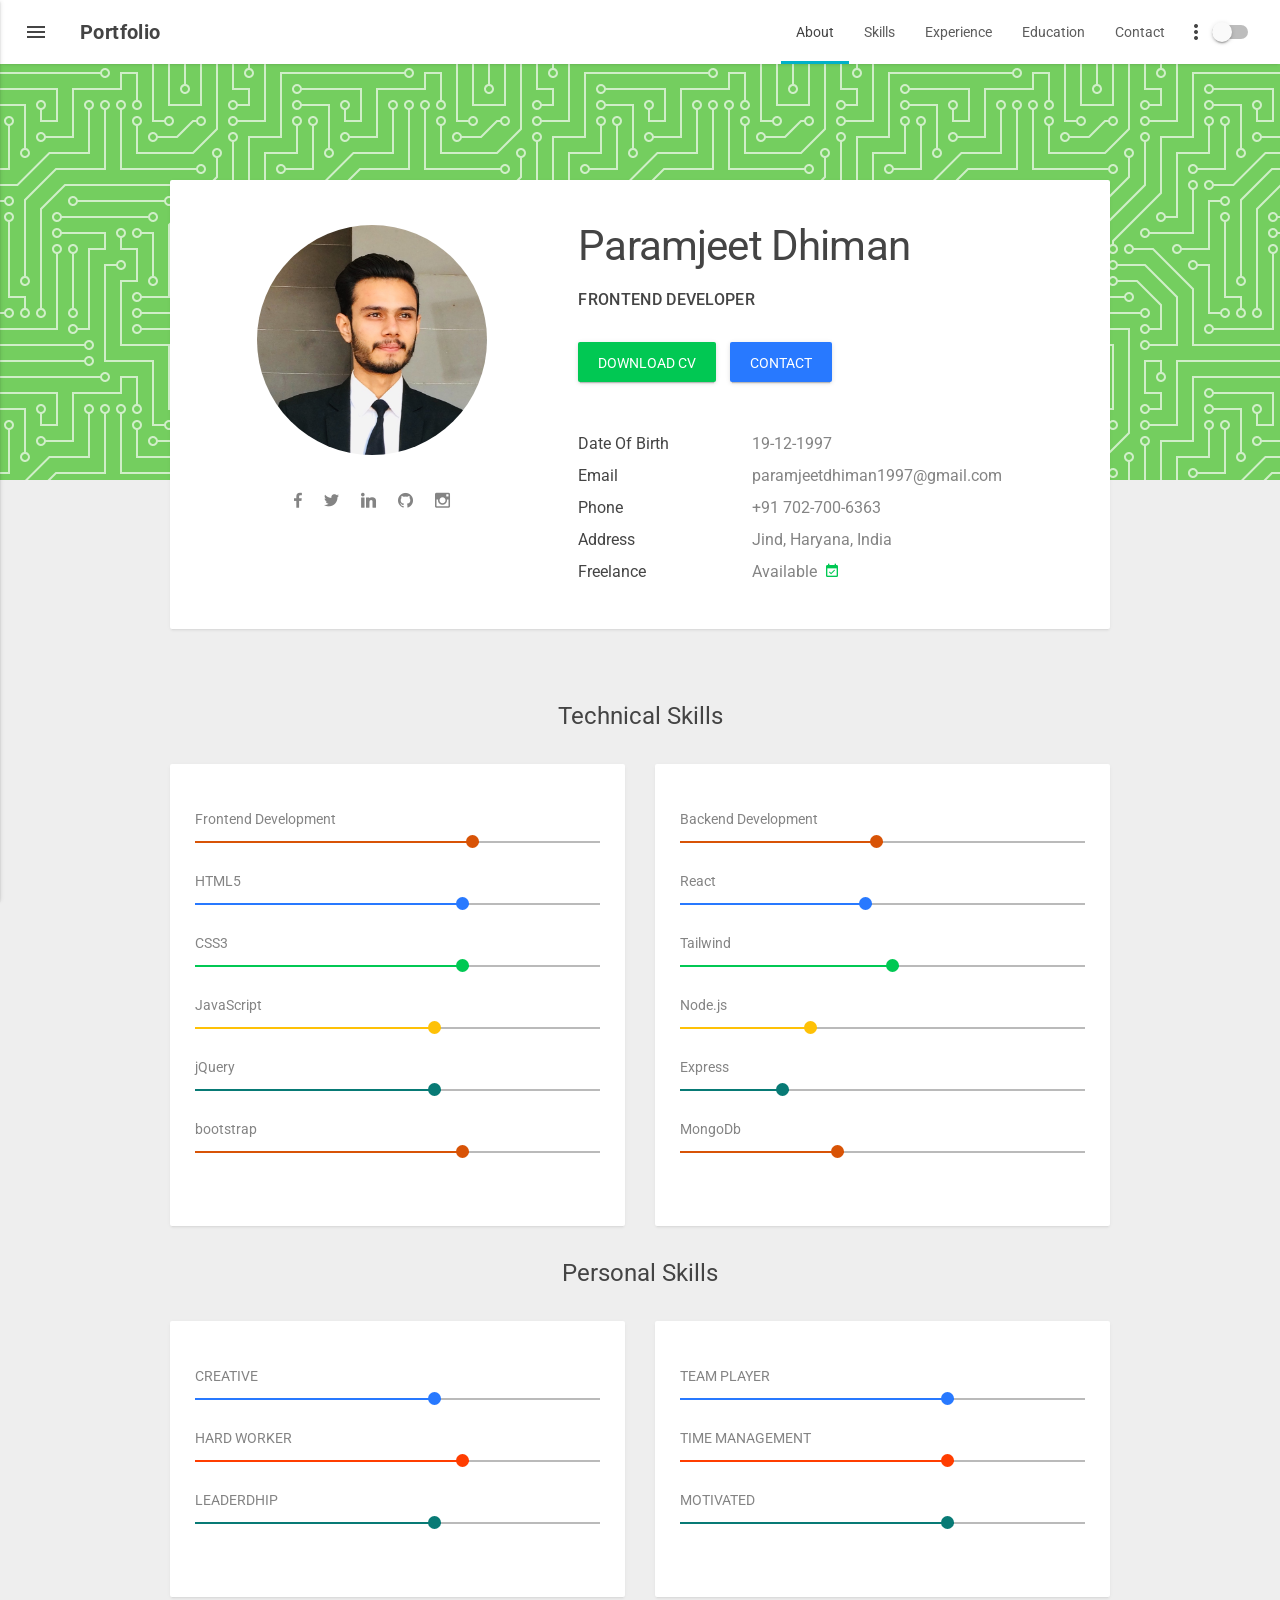
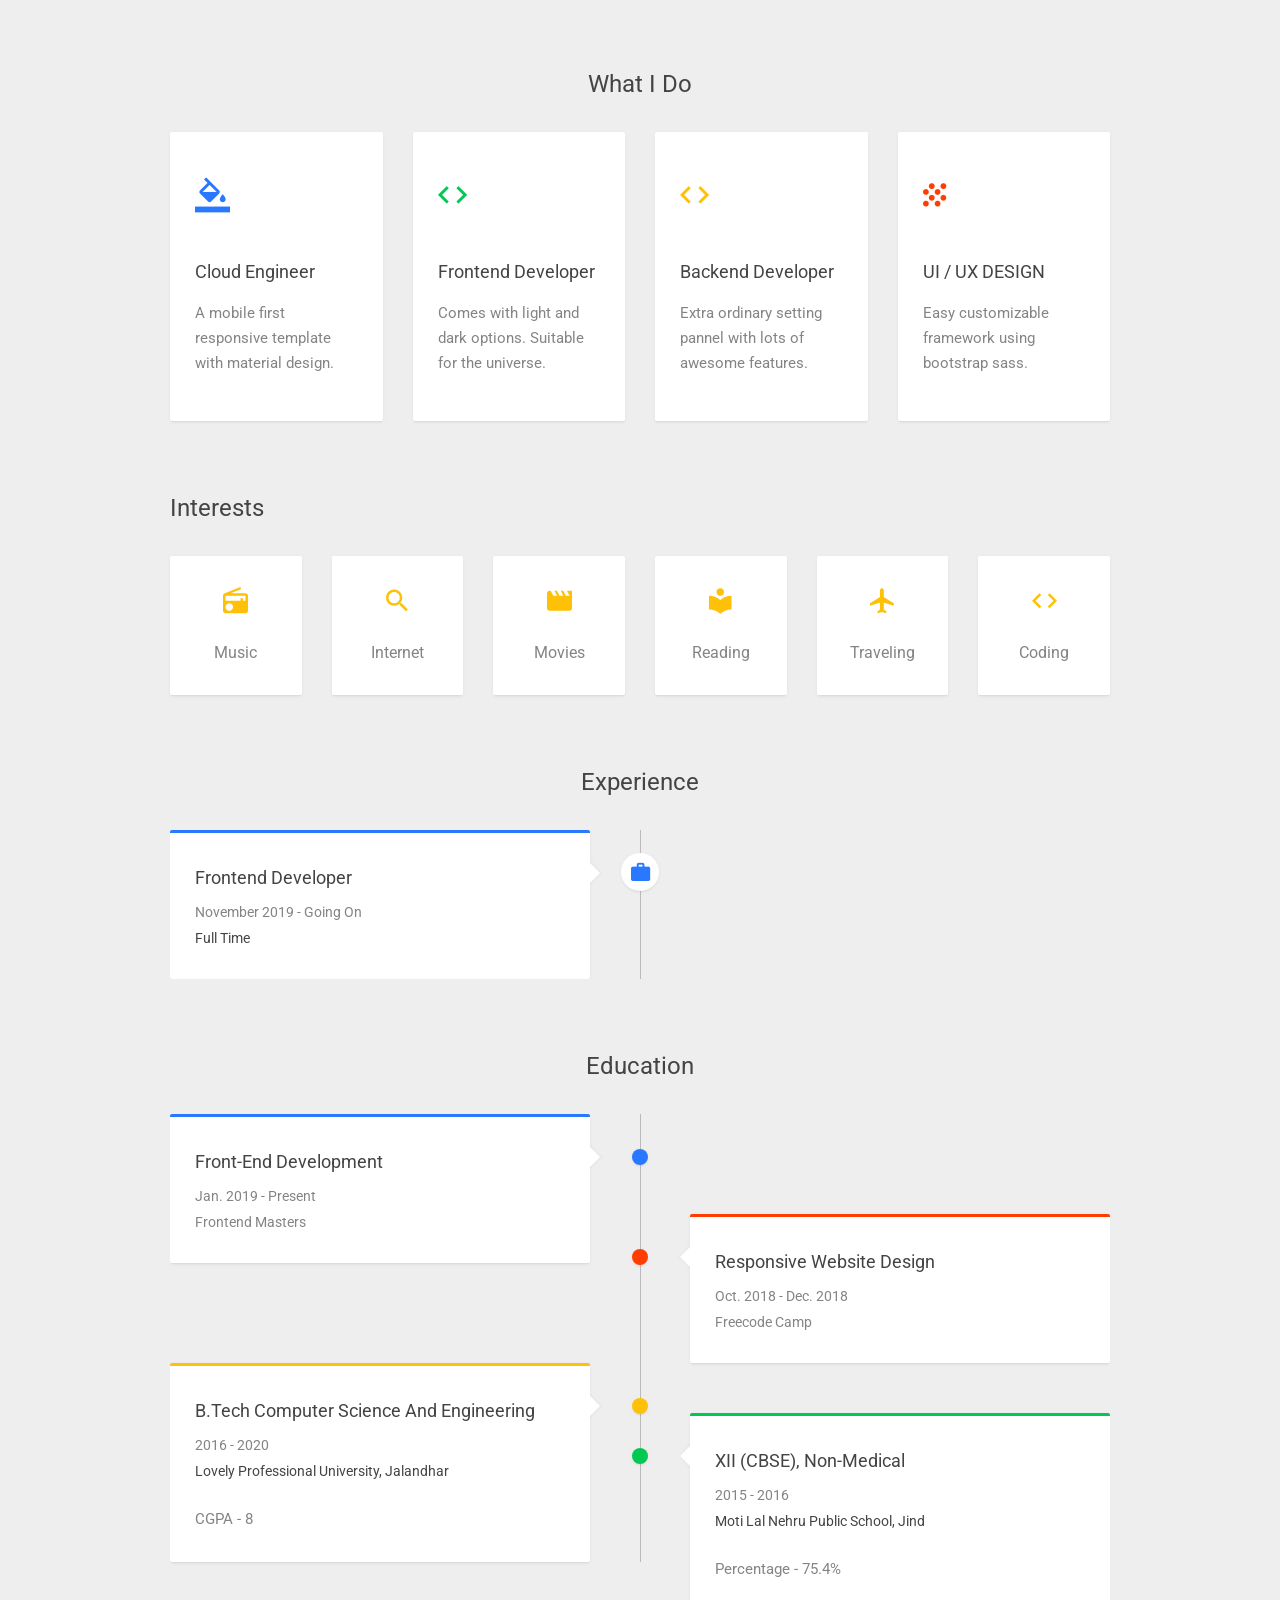
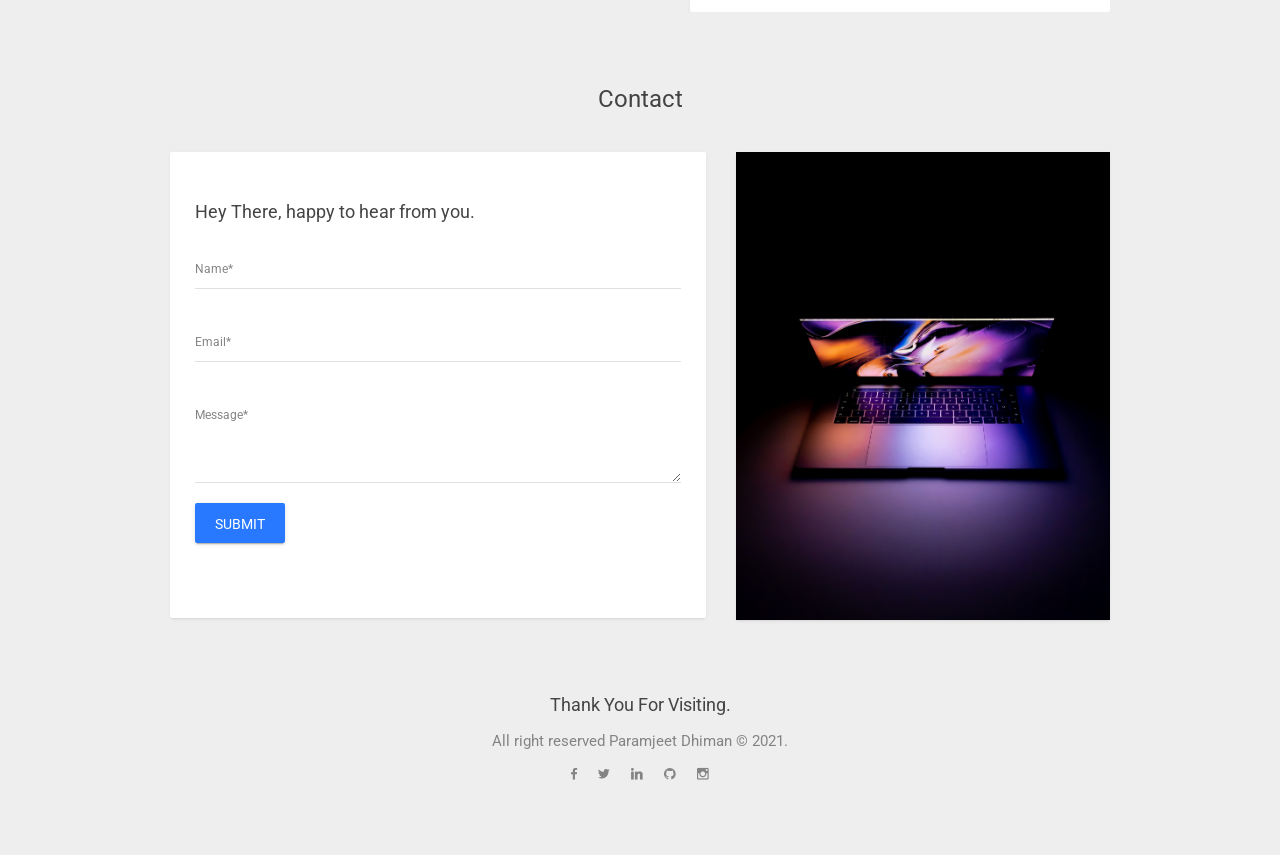
==== commit e0242eb0: "." ====
--- a/index.html
+++ b/index.html
@@ -1,639 +1,803 @@
 <!DOCTYPE html>
 <html>
-
-<head>
-	<meta charset="UTF-8" />
-	<meta name="viewport" content="width=device-width, initial-scale=1.0, maximum-scale=1.0, user-scalable=no" />
-	<title>Portfolio | Paramjeet Dhiman</title>
-	<link rel="shortcut icon" href="favicon.ico">
-	<link rel="icon" href="favicon.ico" type="image/x-icon">
-	<!--CSS-->
-	<link rel="stylesheet" type="text/css" href="css/style.css" />
-</head>
-
-<body id="body" data-ng-app="contactApp">
-
-	<!--Preloader-->
-	<div class="preloader-it">
-		<div class="mdl-spinner mdl-js-spinner is-active is-upgraded" data-upgraded="MaterialSpinner">
-			<div class="mdl-spinner__layer mdl-spinner__layer-1">
-				<div class="mdl-spinner__circle-clipper mdl-spinner__left">
-					<div class="mdl-spinner__circle"></div>
-				</div>
-				<div class="mdl-spinner__gap-patch">
-					<div class="mdl-spinner__circle"></div>
-				</div>
-			</div>
-		
-		</div>
-	</div>
-	<!--/Preloader-->
-
-	<!--Main Wrapper-->
-	<div class="main-wrapper">
-
-		<!--Bg Image-->
-		<div class="bg-struct bg-img"></div>
-
-		<!--/Bg Image-->
-
-		<div class="mdl-js-layout mdl-layout--fixed-header">
-
-			<!--Top Header-->
-			<header class="mdl-layout__header" >
-				<div class="mdl-layout__header-row mdl-scroll-spy-1">
-					<!-- Title -->
-					<a href="index.html"><span class="mdl-layout-title">Portfolio</span></a>
-					<div class="mdl-layout-spacer"></div>
-					<ul class="nav mdl-navigation mdl-layout--large-screen-only">
-						<li><a class="mdl-navigation__link" data-scroll href="#body">about</a></li>
-						<li><a class="mdl-navigation__link" data-scroll href="#skills_sec">skills</a></li>
-						<li><a class="mdl-navigation__link" data-scroll href="#experience_sec">experience</a></li>
-						<li><a class="mdl-navigation__link" data-scroll href="#education_sec">education</a></li>
-						<li><a class="mdl-navigation__link" data-scroll href="#contact_sec">contact</a></li>
-					</ul>
-					<!-- Right aligned menu below button -->
-					<button id="demo-menu-lower-right" class="mdl-button mdl-js-button mdl-button--icon ver-more-btn">
-						<i class="material-icons">more_vert</i>
-					</button>
-
-					<ul class="mdl-menu mdl-menu--bottom-right mdl-js-menu mdl-js-ripple-effect"
-						data-mdl-for="demo-menu-lower-right">
-						<li class="mdl-menu__item"><a href="https://www.dropbox.com/s/g63m6lrnnqfnmij/myResume.pdf?dl=0"
-								target="_blank"><i class="zmdi zmdi-download font-red pr-10"></i>Download CV</a></li>
-						<li class="mdl-menu__item"><a href="#contact_sec"><i
-									class="zmdi zmdi-email-open font-green pr-10"></i>Contact Me</a></li>
-						<li class="mdl-menu__item"><a href="callto:+917027006363"><i
-									class="zmdi zmdi-phone  font-blue  pr-10"></i>+91 702 700 6363</a></li>
-					</ul>
-				</div>
-			</header>
-			<!--/Top Header-->
-
-			<!--Left Sidebar-->
-			<div class="mdl-layout__drawer">
-				<div class="nicescroll-bar">
-					<div class="drawer-profile-wrap">
-						<div class="candidate-img-drawer mt-25 mb-20"></div>
-						<span class="candidate-name block mb-10 text-center">Paramjeet Dhiman</span>
-						<ul class="social-icons  mb-30">
-							<li>
-								<a class="facebook-link" target="_blank"
-									href="https://facebook.com/paramjeetdhiman1997">
-									<i id="tt11" class="zmdi zmdi-facebook"></i>
-									<div class="mdl-tooltip" data-mdl-for="tt11">
-										facebook
-									</div>
-								</a>
-							</li>
-							<li>
-								<a class="twitter-link" target="_blank" href="https://twitter.com/paramdhiman_">
-									<i id="tt12" class="zmdi zmdi-twitter"></i>
-									<div class="mdl-tooltip" data-mdl-for="tt12">
-										twitter
-									</div>
-								</a>
-							</li>
-							<li>
-								<a class="linkedin-link" target="_blank" href="https://linkedin.com/in/paramjeetdhiman">
-									<i id="tt13" class="zmdi zmdi-linkedin"></i>
-									<div class="mdl-tooltip" data-mdl-for="tt13">
-										linkedin
-									</div>
-								</a>
-							</li>
-							<li>
-								<a class="dribbble-link" target="_blank" href="https://github.com/paramjeetdhiman">
-									<i id="tt14" class="zmdi zmdi-github"></i>
-									<div class="mdl-tooltip" data-mdl-for="tt14">
-										github
-									</div>
-								</a>
-							</li>
-							<li>
-								<a class="instagram-link" target="_blank"
-									href="https://www.instagram.com/paramjeetdhiman_/">
-									<i id="tt15" class="zmdi zmdi-instagram"></i>
-									<div class="mdl-tooltip" data-mdl-for="tt15">
-										instagram
-									</div>
-								</a>
-							</li>
-						</ul>
-					</div>
-					<div class="mdl-scroll-spy-2">
-						<ul class="mdl-navigation">
-							<li>
-								<a class="mdl-navigation__link border-top-sep" data-scroll href="#body">
-									<i class="zmdi zmdi-border-color pr-15"></i>
-									<span class="font-capitalize">about</span>
-								</a>
-							</li>
-							<li>
-								<a class="mdl-navigation__link border-top-sep" data-scroll href="#skills_sec">
-									<i class="zmdi zmdi-cutlery pr-15"></i>
-									<span class="font-capitalize">skills</span>
-								</a>
-							</li>
-
-							<li>
-								<a class="mdl-navigation__link border-top-sep" data-scroll href="#experience_sec">
-									<i class="zmdi zmdi-shield-check pr-15"></i>
-									<span class="font-capitalize">experience</span>
-								</a>
-							</li>
-							<li>
-								<a class="mdl-navigation__link border-top-sep" data-scroll href="#education_sec">
-									<i class="zmdi zmdi-library pr-15"></i>
-									<span class="font-capitalize">education</span>
-								</a>
-							</li>
-
-
-							<li>
-								<a class="mdl-navigation__link border-top-sep border-bottom-sep" data-scroll
-									href="#contact_sec">
-									<i class="zmdi zmdi-email pr-15"></i>
-									<span class="font-capitalize">contact</span>
-								</a>
-							</li>
-						</ul>
-					</div>
-					<div class="drawer-footer mt-50 mb-30 text-center">
-						<p class="font-12 mt-10">All right reserved Paramjeet Dhiman &copy; 2019.</p>
-					</div>
-				</div>
-			</div>
-			<!--/Left Sidebar-->
-
-			<!--Setting-->
-			<div class="mdl-layout__drawer-right settings-drawer">
-				<div class="nicescroll-bar">
-					<span class="mdl-layout-title bg-blue font-white">
-						<span>options</span>
-					</span>
-					<div class="layout-switcher-wrap overflow-hide border-bottom-sep">
-						<ul>
-
-							<li>
-								<span class="layout-title">dark mode</span>
-								<span class="layout-switcher">
-									<label class="mdl-switch mdl-js-switch mdl-js-ripple-effect"
-										data-mdl-for="switch-2">
-										<input type="checkbox" id="switch-2" class="mdl-switch__input">
-										<span class="mdl-switch__label"></span>
-									</label>
-								</span>
-							</li>
-							<li>
-								<span class="layout-title">header full width</span>
-								<span class="layout-switcher">
-									<label class="mdl-switch mdl-js-switch mdl-js-ripple-effect"
-										data-mdl-for="switch-3">
-										<input type="checkbox" id="switch-3" class="mdl-switch__input">
-										<span class="mdl-switch__label"></span>
-									</label>
-								</span>
-							</li>
-						</ul>
-					</div>
-				</div>
-			</div>
-			<!--/Setting-->
-
-			<!--Main Content-->
-			<div class="main-content relative">
-				<div class="container">
-
-					<!--About Sec-->
-					<section class="about-sec mt-180 mt-sm-120  mb-30">
-						<div class="row">
-							<div class="col-lg-12">
-								<div class="mdl-card mdl-shadow--2dp">
-									<div class="row">
-										<div class="col-md-5 col-xs-12 mb-30">
-											<div class="candidate-img mb-35"></div>
-											<ul class="social-icons">
-												<li>
-													<a class="facebook-link" target="_blank"
-														href="https://facebook.com/paramjeetdhiman1997">
-														<i id="tt1" class="zmdi zmdi-facebook"></i>
-														<div class="mdl-tooltip" data-mdl-for="tt1">
-															facebook
-														</div>
-													</a>
-												</li>
-												<li>
-													<a class="twitter-link" target="_blank"
-														href="https://twitter.com/paramdhiman_">
-														<i id="tt2" class="zmdi zmdi-twitter"></i>
-														<div class="mdl-tooltip" data-mdl-for="tt2">
-															twitter
-														</div>
-													</a>
-												</li>
-												<li>
-													<a class="linkedin-link" target="_blank"
-														href="https://linkedin.com/in/paramjeetdhiman">
-														<i id="tt3" class="zmdi zmdi-linkedin"></i>
-														<div class="mdl-tooltip" data-mdl-for="tt3">
-															linkedin
-														</div>
-													</a>
-												</li>
-												<li>
-													<a class="dribbble-link" target="_blank"
-														href="https://github.com/paramjeetdhiman">
-														<i id="tt4" class="zmdi zmdi-github"></i>
-														<div class="mdl-tooltip" data-mdl-for="tt4">
-															github
-														</div>
-													</a>
-												</li>
-												<li>
-													<a class="instagram-link" target="_blank"
-														href="https://www.instagram.com/paramjeetdhiman_/">
-														<i id="tt5" class="zmdi zmdi-instagram"></i>
-														<div class="mdl-tooltip" data-mdl-for="tt5">
-															instagram
-														</div>
-													</a>
-												</li>
-											</ul>
-										</div>
-										<div class="col-md-7 col-xs-12">
-											<div class="info-wrap">
-												<h1>Paramjeet Dhiman</h1>
-												<h5 class="mt-20 font-black">Frontend Developer </h5>
-												<div class="mt-30">
-													<a id="download_cv"
-														class="mdl-button mdl-js-button mdl-button--raised mdl-js-ripple-effect  bg-green font-white mr-10"
-														href="https://www.dropbox.com/s/g63m6lrnnqfnmij/myResume.pdf?dl=0"
-														target="_blank">download cv</a>
-													<a class="mdl-button mdl-js-button mdl-button--raised mdl-js-ripple-effect bg-blue font-white"
-														href="#contact_sec" data-scroll>contact</a>
-												</div>
-											</div>
-											<ul class="profile-wrap mt-50">
-												<li>
-													<div class="profile-title">date of birth</div>
-													<div class="profile-desc">19-12-1997</div>
-												</li>
-
-												<li>
-													<div class="profile-title">email</div>
-													<div class="profile-desc">
-														paramjeetdhiman1997@gmail.com
-													</div>
-												</li>
-
-												<li>
-													<div class="profile-title">phone</div>
-													<div class="profile-desc">
-														+91 702-700-6363
-													</div>
-												</li>
-												<li>
-													<div class="profile-title">address</div>
-													<div class="profile-desc">
-														Jind, Haryana, India
-													</div>
-												</li>
-												<li>
-													<div class="profile-title">freelance</div>
-													<div class="profile-desc relative">Available
-														<i id="datepickopn"
-															class="zmdi zmdi-calendar-check font-green pl-5"></i>
-														<div id='datepicker1' class='datepicker'></div>
-													</div>
-
-												</li>
-											</ul>
-										</div>
-									</div>
-								</div>
-							</div>
-						</div>
-					</section>
-					<!--/About Sec-->
-
-					<!--Skills Sec-->
-					<section id="skills_sec" class="skills-sec sec-pad-top-sm">
-						<div class="row">
-							<h2 class="mb-30 text-center">Technical Skills</h2>
-							<div class="col-sm-6 mb-30">
-								<!--<h2 class="mb-30 text-center">technical skills</h2>-->
-								<div class="mdl-card mdl-shadow--2dp">
-									<div class="mb-30">
-										<span class="progress-cat">Frontend Development</span>
-										<div class="progress-bar-graph">
-											<div class="progress-bar-wrap">
-												<div class="bar-wrap orange-bar">
-													<span data-width="70"></span>
-												</div>
-											</div>
-										</div>
-									</div>
-									<div class="mb-30">
-										<span class="progress-cat">HTML5</span>
-										<div class="progress-bar-graph">
-											<div class="progress-bar-wrap">
-												<div class="bar-wrap blue-bar">
-													<span data-width="100"></span>
-												</div>
-											</div>
-										</div>
-									</div>
-									<div class="mb-30">
-										<span class="progress-cat">CSS3</span>
-										<div class="progress-bar-graph">
-											<div class="progress-bar-wrap">
-												<div class="bar-wrap green-bar">
-													<span data-width="100"></span>
-												</div>
-											</div>
-										</div>
-									</div>
-									<div class="mb-30">
-										<span class="progress-cat">JavaScript</span>
-										<div class="progress-bar-graph">
-											<div class="progress-bar-wrap">
-												<div class="bar-wrap yellow-bar">
-													<span data-width="90"></span>
-												</div>
-											</div>
-										</div>
-									</div>
-									<div class="mb-30">
-										<span class="progress-cat">jQuery</span>
-										<div class="progress-bar-graph">
-											<div class="progress-bar-wrap">
-												<div class="bar-wrap sky-bar">
-													<span data-width="90"></span>
-												</div>
-											</div>
-										</div>
-									</div>
-									<div class="mb-30">
-										<span class="progress-cat">bootstrap</span>
-										<div class="progress-bar-graph">
-											<div class="progress-bar-wrap">
-												<div class="bar-wrap orange-bar">
-													<span data-width="100"></span>
-												</div>
-											</div>
-										</div>
-									</div>
-
-								</div>
-							</div>
-							<div class="col-sm-6 mb-30">
-								<!--<h2 class="mb-30">soft skills</h2>-->
-								<div class="mdl-card mdl-shadow--2dp">
-									<div class="mb-30">
-										<span class="progress-cat">Backend Development</span>
-										<div class="progress-bar-graph">
-											<div class="progress-bar-wrap">
-												<div class="bar-wrap orange-bar">
-													<span data-width="40"></span>
-												</div>
-											</div>
-										</div>
-									</div>
-									<div class="mb-30">
-										<span class="progress-cat">Angular</span>
-										<div class="progress-bar-graph">
-											<div class="progress-bar-wrap">
-												<div class="bar-wrap blue-bar">
-													<span data-width="70"></span>
-												</div>
-											</div>
-										</div>
-									</div>
-									<div class="mb-30">
-										<span class="progress-cat">Sass</span>
-										<div class="progress-bar-graph">
-											<div class="progress-bar-wrap">
-												<div class="bar-wrap green-bar">
-													<span data-width="80"></span>
-												</div>
-											</div>
-										</div>
-									</div>
-									<div class="mb-30">
-										<span class="progress-cat">Node.js</span>
-										<div class="progress-bar-graph">
-											<div class="progress-bar-wrap">
-												<div class="bar-wrap yellow-bar">
-													<span data-width="50"></span>
-												</div>
-											</div>
-										</div>
-									</div>
-									<div class="mb-30">
-										<span class="progress-cat">Express</span>
-										<div class="progress-bar-graph">
-											<div class="progress-bar-wrap">
-												<div class="bar-wrap sky-bar">
-													<span data-width="40"></span>
-												</div>
-											</div>
-										</div>
-									</div>
-									<div class="mb-30">
-										<span class="progress-cat">MongoDb</span>
-										<div class="progress-bar-graph">
-											<div class="progress-bar-wrap">
-												<div class="bar-wrap orange-bar">
-													<span data-width="60"></span>
-												</div>
-											</div>
-										</div>
-									</div>
-								</div>
-							</div>
-						</div>
-						<div class="row">
-							<h2 class="mb-30 text-center">Personal Skills</h2>
-							<div class="col-sm-6 mb-30">
-								<!--<h2 class="mb-30 text-center">technical skills</h2>-->
-								<div class="mdl-card mdl-shadow--2dp">
-									<div class="mb-30">
-										<span class="progress-cat">CREATIVE</span>
-										<div class="progress-bar-graph">
-											<div class="progress-bar-wrap">
-												<div class="bar-wrap blue-bar">
-													<span data-width="90"></span>
-												</div>
-											</div>
-										</div>
-									</div>
-									<div class="mb-30">
-										<span class="progress-cat">HARD WORKER</span>
-										<div class="progress-bar-graph">
-											<div class="progress-bar-wrap">
-												<div class="bar-wrap red-bar">
-													<span data-width="100"></span>
-												</div>
-											</div>
-										</div>
-									</div>
-									<div class="mb-30">
-										<span class="progress-cat">LEADERDHIP</span>
-										<div class="progress-bar-graph">
-											<div class="progress-bar-wrap">
-												<div class="bar-wrap sky-bar">
-													<span data-width="90"></span>
-												</div>
-											</div>
-										</div>
-									</div>
-								</div>
-							</div>
-
-							<div class="col-sm-6 mb-30">
-								<!--<h2 class="mb-30">soft skills</h2>-->
-								<div class="mdl-card mdl-shadow--2dp">
-									<div class="mb-30">
-										<span class="progress-cat">TEAM PLAYER</span>
-										<div class="progress-bar-graph">
-											<div class="progress-bar-wrap">
-												<div class="bar-wrap blue-bar">
-													<span data-width="100"></span>
-												</div>
-											</div>
-										</div>
-									</div>
-									<div class="mb-30">
-										<span class="progress-cat"> TIME MANAGEMENT</span>
-										<div class="progress-bar-graph">
-											<div class="progress-bar-wrap">
-												<div class="bar-wrap red-bar">
-													<span data-width="100"></span>
-												</div>
-											</div>
-										</div>
-									</div>
-									<div class="mb-30">
-										<span class="progress-cat">MOTIVATED</span>
-										<div class="progress-bar-graph">
-											<div class="progress-bar-wrap">
-												<div class="bar-wrap sky-bar">
-													<span data-width="100"></span>
-												</div>
-											</div>
-										</div>
-									</div>
-								</div>
-
-
-					</section>
-					<!--/Skills Sec-->
-
-					<!--Profile Sec-->
-					<section id="profile_sec" class="profile-sec sec-pad-top-sm">
-						<h2 class="mb-30  text-center">what i do</h2>
-						<div class="row">
-							<div class="col-md-3 col-sm-6 col-xs-12 mb-30">
-								<div class="mdl-card mdl-shadow--2dp">
-									<i class="zmdi zmdi-format-color-fill font-blue profile-icon"></i>
-									<h4 class="mb-15">Cloud Engineer </h4>
-									<p>A mobile first responsive template with material design.</p>
-
-								</div>
-							</div>
-							<div class="col-md-3 col-sm-6 col-xs-12 mb-30">
-								<div class="mdl-card mdl-shadow--2dp">
-									<i class="zmdi zmdi-code font-green profile-icon"></i>
-									<h4 class="mb-15">Frontend Developer</h4>
-									<p>Comes with light and dark options. Suitable for the universe.</p>
-								</div>
-							</div>
-							<div class="col-md-3 col-sm-6 col-xs-12 mb-30">
-								<div class="mdl-card mdl-shadow--2dp">
-									<i class="zmdi zmdi-code font-yellow profile-icon"></i>
-									<h4 class="mb-15">Backend Developer</h4>
-									<p>Extra ordinary setting pannel with lots of awesome features.</p>
-
-								</div>
-							</div>
-							<div class="col-md-3 col-sm-6 col-xs-12 mb-30">
-								<div class="mdl-card mdl-shadow--2dp">
-									<i class="zmdi zmdi-grain font-red profile-icon"></i>
-									<h4 class="mb-15">UI / UX DESIGN</h4>
-									<p>Easy customizable framework using bootstrap sass.</p>
-
-								</div>
-							</div>
-						</div>
-					</section>
-					<!--/Profile Sec-->
-
-					<!--Interest Sec-->
-					<section id="interest_sec" class="interest-sec sec-pad-top-sm">
-						<h2 class="mb-30">interests</h2>
-						<div class="row">
-							<div class="col-md-2 col-sm-4 col-xs-6 mb-30">
-								<div class="mdl-card mdl-shadow--2dp text-center pa-20 pt-30 pb-30">
-									<i class="zmdi zmdi-radio"></i>
-									<span>music</span>
-								</div>
-							</div>
-							<div class="col-md-2 col-sm-4 col-xs-6 mb-30">
-								<div class="mdl-card mdl-shadow--2dp text-center pa-20 pt-30 pb-30">
-									<i class="zmdi zmdi-search"></i>
-									<span>internet</span>
-								</div>
-							</div>
-							<div class="col-md-2 col-sm-4 col-xs-6 mb-30">
-								<div class="mdl-card mdl-shadow--2dp text-center pa-20 pt-30 pb-30">
-									<i class="zmdi zmdi-movie"></i>
-									<span>movies</span>
-								</div>
-							</div>
-							<div class="col-md-2 col-sm-4 col-xs-6 mb-30">
-								<div class="mdl-card mdl-shadow--2dp text-center pa-20 pt-30 pb-30">
-									<i class="zmdi zmdi-library"></i>
-									<span>reading</span>
-								</div>
-							</div>
-							<div class="col-md-2 col-sm-4 col-xs-6 mb-30">
-								<div class="mdl-card mdl-shadow--2dp text-center pa-20 pt-30 pb-30">
-									<i class="zmdi zmdi-airplane"></i>
-									<span>traveling</span>
-								</div>
-							</div>
-							<div class="col-md-2 col-sm-4 col-xs-6 mb-30">
-								<div class="mdl-card mdl-shadow--2dp text-center pa-20 pt-30 pb-30">
-									<i class="zmdi zmdi-code"></i>
-									<span>Coding</span>
-								</div>
-							</div>
-						</div>
-					</section>
-					<!--/Interest Sec-->
-
-					<!--Experience Sec-->
-					<section id="experience_sec" class="experience-sec sec-pad-top-sm">
-						<h2 class="mb-30 text-center">experience</h2>
-						<div class="timeline-wrap  overflow-hide mb-30">
-							<ul class="timeline">
-								<li>
-									<div class="timeline-badge">
-										<i class="zmdi zmdi-case font-blue"></i>
-									</div>
-									<div class="timeline-panel mdl-card mdl-shadow--2dp pt-30 pb-30 border-top-blue">
-										<div class="timeline-heading">
-											<h4 class="mb-10">Frontend Developer</h4>
-											<span class="duration mb-5">November 2019 - Going on</span>
-											<span class="institution">Full Time </span>
-										</div>
-										<div class="timeline-body">
-		
-										</div>
-									</div>
-								</li>
-								<!-- 
+  <head>
+    <meta charset="UTF-8" />
+    <meta
+      name="viewport"
+      content="width=device-width, initial-scale=1.0, maximum-scale=1.0, user-scalable=no"
+    />
+    <title>Portfolio | Paramjeet Dhiman</title>
+    <link rel="shortcut icon" href="favicon.ico" />
+    <link rel="icon" href="favicon.ico" type="image/x-icon" />
+    <!--CSS-->
+    <link rel="stylesheet" type="text/css" href="css/style.css" />
+  </head>
+
+  <body id="body" data-ng-app="contactApp">
+    <!--Preloader-->
+    <div class="preloader-it">
+      <div
+        class="mdl-spinner mdl-js-spinner is-active is-upgraded"
+        data-upgraded="MaterialSpinner"
+      >
+        <div class="mdl-spinner__layer mdl-spinner__layer-1">
+          <div class="mdl-spinner__circle-clipper mdl-spinner__left">
+            <div class="mdl-spinner__circle"></div>
+          </div>
+          <div class="mdl-spinner__gap-patch">
+            <div class="mdl-spinner__circle"></div>
+          </div>
+        </div>
+      </div>
+    </div>
+    <!--/Preloader-->
+
+    <!--Main Wrapper-->
+    <div class="main-wrapper">
+      <!--Bg Image-->
+      <div class="bg-struct bg-img"></div>
+
+      <!--/Bg Image-->
+
+      <div class="mdl-js-layout mdl-layout--fixed-header">
+        <!--Top Header-->
+        <header class="mdl-layout__header full-width-header">
+          <div class="mdl-layout__header-row mdl-scroll-spy-1">
+            <!-- Title -->
+            <a href="index.html"
+              ><span class="mdl-layout-title">Portfolio</span></a
+            >
+            <div class="mdl-layout-spacer"></div>
+            <ul class="nav mdl-navigation mdl-layout--large-screen-only">
+              <li>
+                <a class="mdl-navigation__link" data-scroll href="#body"
+                  >about</a
+                >
+              </li>
+              <li>
+                <a class="mdl-navigation__link" data-scroll href="#skills_sec"
+                  >skills</a
+                >
+              </li>
+              <li>
+                <a
+                  class="mdl-navigation__link"
+                  data-scroll
+                  href="#experience_sec"
+                  >experience</a
+                >
+              </li>
+              <li>
+                <a
+                  class="mdl-navigation__link"
+                  data-scroll
+                  href="#education_sec"
+                  >education</a
+                >
+              </li>
+              <li>
+                <a class="mdl-navigation__link" data-scroll href="#contact_sec"
+                  >contact</a
+                >
+              </li>
+            </ul>
+            <!-- Right aligned menu below button -->
+            <button
+              id="demo-menu-lower-right"
+              class="mdl-button mdl-js-button mdl-button--icon ver-more-btn"
+            >
+              <i class="material-icons">more_vert</i>
+            </button>
+
+            <span class="ml-4">
+              <label
+                class="mdl-switch mdl-js-switch mdl-js-ripple-effect pr-3"
+                data-mdl-for="switch-2"
+              >
+                <input
+                  type="checkbox"
+                  id="switch-2"
+                  class="mdl-switch__input"
+                />
+                <span class="mdl-switch__label"></span>
+              </label>
+            </span>
+
+            <ul
+              class="
+                mdl-menu mdl-menu--bottom-right
+                mdl-js-menu mdl-js-ripple-effect
+              "
+              data-mdl-for="demo-menu-lower-right"
+            >
+              <li class="mdl-menu__item">
+                <a
+                  href="https://drive.google.com/file/d/1LJqX5tDAwXZnlRNilIKql445k9qAo5k1/view?usp=sharing"
+                  target="_blank"
+                  ><i class="zmdi zmdi-download font-red pr-10"></i>Download
+                  CV</a
+                >
+              </li>
+              <li class="mdl-menu__item">
+                <a href="#contact_sec"
+                  ><i class="zmdi zmdi-email-open font-green pr-10"></i>Contact
+                  Me</a
+                >
+              </li>
+              <li class="mdl-menu__item">
+                <a href="callto:+917027006363"
+                  ><i class="zmdi zmdi-phone font-blue pr-10"></i>+91 702 700
+                  6363</a
+                >
+              </li>
+            </ul>
+          </div>
+        </header>
+        <!--/Top Header-->
+
+        <!--Left Sidebar-->
+        <div class="mdl-layout__drawer">
+          <div class="nicescroll-bar">
+            <div class="drawer-profile-wrap">
+              <div class="candidate-img-drawer mt-25 mb-20"></div>
+              <span class="candidate-name block mb-10 text-center"
+                >Paramjeet Dhiman</span
+              >
+              <ul class="social-icons mb-30">
+                <li>
+                  <a
+                    class="facebook-link"
+                    target="_blank"
+                    href="https://facebook.com/paramjeetdhiman1997"
+                  >
+                    <i id="tt11" class="zmdi zmdi-facebook"></i>
+                    <div class="mdl-tooltip" data-mdl-for="tt11">facebook</div>
+                  </a>
+                </li>
+                <li>
+                  <a
+                    class="twitter-link"
+                    target="_blank"
+                    href="https://twitter.com/paramdhiman_"
+                  >
+                    <i id="tt12" class="zmdi zmdi-twitter"></i>
+                    <div class="mdl-tooltip" data-mdl-for="tt12">twitter</div>
+                  </a>
+                </li>
+                <li>
+                  <a
+                    class="linkedin-link"
+                    target="_blank"
+                    href="https://linkedin.com/in/paramjeetdhiman"
+                  >
+                    <i id="tt13" class="zmdi zmdi-linkedin"></i>
+                    <div class="mdl-tooltip" data-mdl-for="tt13">linkedin</div>
+                  </a>
+                </li>
+                <li>
+                  <a
+                    class="dribbble-link"
+                    target="_blank"
+                    href="https://github.com/paramjeetdhiman"
+                  >
+                    <i id="tt14" class="zmdi zmdi-github"></i>
+                    <div class="mdl-tooltip" data-mdl-for="tt14">github</div>
+                  </a>
+                </li>
+                <li>
+                  <a
+                    class="instagram-link"
+                    target="_blank"
+                    href="https://www.instagram.com/paramjeetdhiman_/"
+                  >
+                    <i id="tt15" class="zmdi zmdi-instagram"></i>
+                    <div class="mdl-tooltip" data-mdl-for="tt15">instagram</div>
+                  </a>
+                </li>
+              </ul>
+            </div>
+            <div class="mdl-scroll-spy-2">
+              <ul class="mdl-navigation">
+                <li>
+                  <a
+                    class="mdl-navigation__link border-top-sep"
+                    data-scroll
+                    href="#body"
+                  >
+                    <i class="zmdi zmdi-border-color pr-15"></i>
+                    <span class="font-capitalize">about</span>
+                  </a>
+                </li>
+                <li>
+                  <a
+                    class="mdl-navigation__link border-top-sep"
+                    data-scroll
+                    href="#skills_sec"
+                  >
+                    <i class="zmdi zmdi-cutlery pr-15"></i>
+                    <span class="font-capitalize">skills</span>
+                  </a>
+                </li>
+
+                <li>
+                  <a
+                    class="mdl-navigation__link border-top-sep"
+                    data-scroll
+                    href="#experience_sec"
+                  >
+                    <i class="zmdi zmdi-shield-check pr-15"></i>
+                    <span class="font-capitalize">experience</span>
+                  </a>
+                </li>
+                <li>
+                  <a
+                    class="mdl-navigation__link border-top-sep"
+                    data-scroll
+                    href="#education_sec"
+                  >
+                    <i class="zmdi zmdi-library pr-15"></i>
+                    <span class="font-capitalize">education</span>
+                  </a>
+                </li>
+
+                <li>
+                  <a
+                    class="
+                      mdl-navigation__link
+                      border-top-sep border-bottom-sep
+                    "
+                    data-scroll
+                    href="#contact_sec"
+                  >
+                    <i class="zmdi zmdi-email pr-15"></i>
+                    <span class="font-capitalize">contact</span>
+                  </a>
+                </li>
+              </ul>
+            </div>
+            <div class="drawer-footer mt-50 mb-30 text-center">
+              <p class="font-12 mt-10">
+                All right reserved Paramjeet Dhiman &copy; 2021.
+              </p>
+            </div>
+          </div>
+        </div>
+        <!--/Left Sidebar-->
+
+        <!--Main Content-->
+        <div class="main-content relative">
+          <div class="container">
+            <!--About Sec-->
+            <section class="about-sec mt-180 mt-sm-120 mb-30">
+              <div class="row">
+                <div class="col-lg-12">
+                  <div class="mdl-card mdl-shadow--2dp">
+                    <div class="row">
+                      <div class="col-md-5 col-xs-12 mb-30">
+                        <div class="candidate-img mb-35"></div>
+                        <ul class="social-icons">
+                          <li>
+                            <a
+                              class="facebook-link"
+                              target="_blank"
+                              href="https://facebook.com/paramjeetdhiman1997"
+                            >
+                              <i id="tt1" class="zmdi zmdi-facebook"></i>
+                              <div class="mdl-tooltip" data-mdl-for="tt1">
+                                facebook
+                              </div>
+                            </a>
+                          </li>
+                          <li>
+                            <a
+                              class="twitter-link"
+                              target="_blank"
+                              href="https://twitter.com/paramdhiman_"
+                            >
+                              <i id="tt2" class="zmdi zmdi-twitter"></i>
+                              <div class="mdl-tooltip" data-mdl-for="tt2">
+                                twitter
+                              </div>
+                            </a>
+                          </li>
+                          <li>
+                            <a
+                              class="linkedin-link"
+                              target="_blank"
+                              href="https://linkedin.com/in/paramjeetdhiman"
+                            >
+                              <i id="tt3" class="zmdi zmdi-linkedin"></i>
+                              <div class="mdl-tooltip" data-mdl-for="tt3">
+                                linkedin
+                              </div>
+                            </a>
+                          </li>
+                          <li>
+                            <a
+                              class="dribbble-link"
+                              target="_blank"
+                              href="https://github.com/paramjeetdhiman"
+                            >
+                              <i id="tt4" class="zmdi zmdi-github"></i>
+                              <div class="mdl-tooltip" data-mdl-for="tt4">
+                                github
+                              </div>
+                            </a>
+                          </li>
+                          <li>
+                            <a
+                              class="instagram-link"
+                              target="_blank"
+                              href="https://www.instagram.com/paramjeetdhiman_/"
+                            >
+                              <i id="tt5" class="zmdi zmdi-instagram"></i>
+                              <div class="mdl-tooltip" data-mdl-for="tt5">
+                                instagram
+                              </div>
+                            </a>
+                          </li>
+                        </ul>
+                      </div>
+                      <div class="col-md-7 col-xs-12">
+                        <div class="info-wrap">
+                          <h1>Paramjeet Dhiman</h1>
+                          <h5 class="mt-20 font-black">Frontend Developer</h5>
+                          <div class="mt-30">
+                            <a
+                              id="download_cv"
+                              class="
+                                mdl-button mdl-js-button
+                                mdl-button--raised
+                                mdl-js-ripple-effect
+                                bg-green
+                                font-white
+                                mr-10
+                              "
+                              href="https://drive.google.com/file/d/1LJqX5tDAwXZnlRNilIKql445k9qAo5k1/view?usp=sharing"
+                              target="_blank"
+                              >download cv</a
+                            >
+                            <a
+                              class="
+                                mdl-button mdl-js-button
+                                mdl-button--raised
+                                mdl-js-ripple-effect
+                                bg-blue
+                                font-white
+                              "
+                              href="#contact_sec"
+                              data-scroll
+                              >contact</a
+                            >
+                          </div>
+                        </div>
+                        <ul class="profile-wrap mt-50">
+                          <li>
+                            <div class="profile-title">date of birth</div>
+                            <div class="profile-desc">19-12-1997</div>
+                          </li>
+
+                          <li>
+                            <div class="profile-title">email</div>
+                            <div class="profile-desc">
+                              paramjeetdhiman1997@gmail.com
+                            </div>
+                          </li>
+
+                          <li>
+                            <div class="profile-title">phone</div>
+                            <div class="profile-desc">+91 702-700-6363</div>
+                          </li>
+                          <li>
+                            <div class="profile-title">address</div>
+                            <div class="profile-desc">Jind, Haryana, India</div>
+                          </li>
+                          <li>
+                            <div class="profile-title">freelance</div>
+                            <div class="profile-desc relative">
+                              Available
+                              <i
+                                id="datepickopn"
+                                class="zmdi zmdi-calendar-check font-green pl-5"
+                              ></i>
+                              <div id="datepicker1" class="datepicker"></div>
+                            </div>
+                          </li>
+                        </ul>
+                      </div>
+                    </div>
+                  </div>
+                </div>
+              </div>
+            </section>
+            <!--/About Sec-->
+
+            <!--Skills Sec-->
+            <section id="skills_sec" class="skills-sec sec-pad-top-sm">
+              <div class="row">
+                <h2 class="mb-30 text-center">Technical Skills</h2>
+                <div class="col-sm-6 mb-30">
+                  <!--<h2 class="mb-30 text-center">technical skills</h2>-->
+                  <div class="mdl-card mdl-shadow--2dp">
+                    <div class="mb-30">
+                      <span class="progress-cat">Frontend Development</span>
+                      <div class="progress-bar-graph">
+                        <div class="progress-bar-wrap">
+                          <div class="bar-wrap orange-bar">
+                            <span data-width="70"></span>
+                          </div>
+                        </div>
+                      </div>
+                    </div>
+                    <div class="mb-30">
+                      <span class="progress-cat">HTML5</span>
+                      <div class="progress-bar-graph">
+                        <div class="progress-bar-wrap">
+                          <div class="bar-wrap blue-bar">
+                            <span data-width="100"></span>
+                          </div>
+                        </div>
+                      </div>
+                    </div>
+                    <div class="mb-30">
+                      <span class="progress-cat">CSS3</span>
+                      <div class="progress-bar-graph">
+                        <div class="progress-bar-wrap">
+                          <div class="bar-wrap green-bar">
+                            <span data-width="100"></span>
+                          </div>
+                        </div>
+                      </div>
+                    </div>
+                    <div class="mb-30">
+                      <span class="progress-cat">JavaScript</span>
+                      <div class="progress-bar-graph">
+                        <div class="progress-bar-wrap">
+                          <div class="bar-wrap yellow-bar">
+                            <span data-width="90"></span>
+                          </div>
+                        </div>
+                      </div>
+                    </div>
+                    <div class="mb-30">
+                      <span class="progress-cat">jQuery</span>
+                      <div class="progress-bar-graph">
+                        <div class="progress-bar-wrap">
+                          <div class="bar-wrap sky-bar">
+                            <span data-width="90"></span>
+                          </div>
+                        </div>
+                      </div>
+                    </div>
+                    <div class="mb-30">
+                      <span class="progress-cat">bootstrap</span>
+                      <div class="progress-bar-graph">
+                        <div class="progress-bar-wrap">
+                          <div class="bar-wrap orange-bar">
+                            <span data-width="100"></span>
+                          </div>
+                        </div>
+                      </div>
+                    </div>
+                  </div>
+                </div>
+                <div class="col-sm-6 mb-30">
+                  <!--<h2 class="mb-30">soft skills</h2>-->
+                  <div class="mdl-card mdl-shadow--2dp">
+                    <div class="mb-30">
+                      <span class="progress-cat">Backend Development</span>
+                      <div class="progress-bar-graph">
+                        <div class="progress-bar-wrap">
+                          <div class="bar-wrap orange-bar">
+                            <span data-width="50"></span>
+                          </div>
+                        </div>
+                      </div>
+                    </div>
+                    <div class="mb-30">
+                      <span class="progress-cat">React</span>
+                      <div class="progress-bar-graph">
+                        <div class="progress-bar-wrap">
+                          <div class="bar-wrap blue-bar">
+                            <span data-width="70"></span>
+                          </div>
+                        </div>
+                      </div>
+                    </div>
+                    <div class="mb-30">
+                      <span class="progress-cat">Tailwind</span>
+                      <div class="progress-bar-graph">
+                        <div class="progress-bar-wrap">
+                          <div class="bar-wrap green-bar">
+                            <span data-width="80"></span>
+                          </div>
+                        </div>
+                      </div>
+                    </div>
+                    <div class="mb-30">
+                      <span class="progress-cat">Node.js</span>
+                      <div class="progress-bar-graph">
+                        <div class="progress-bar-wrap">
+                          <div class="bar-wrap yellow-bar">
+                            <span data-width="50"></span>
+                          </div>
+                        </div>
+                      </div>
+                    </div>
+                    <div class="mb-30">
+                      <span class="progress-cat">Express</span>
+                      <div class="progress-bar-graph">
+                        <div class="progress-bar-wrap">
+                          <div class="bar-wrap sky-bar">
+                            <span data-width="40"></span>
+                          </div>
+                        </div>
+                      </div>
+                    </div>
+                    <div class="mb-30">
+                      <span class="progress-cat">MongoDb</span>
+                      <div class="progress-bar-graph">
+                        <div class="progress-bar-wrap">
+                          <div class="bar-wrap orange-bar">
+                            <span data-width="60"></span>
+                          </div>
+                        </div>
+                      </div>
+                    </div>
+                  </div>
+                </div>
+              </div>
+              <div class="row">
+                <h2 class="mb-30 text-center">Personal Skills</h2>
+                <div class="col-sm-6 mb-30">
+                  <!--<h2 class="mb-30 text-center">technical skills</h2>-->
+                  <div class="mdl-card mdl-shadow--2dp">
+                    <div class="mb-30">
+                      <span class="progress-cat">CREATIVE</span>
+                      <div class="progress-bar-graph">
+                        <div class="progress-bar-wrap">
+                          <div class="bar-wrap blue-bar">
+                            <span data-width="90"></span>
+                          </div>
+                        </div>
+                      </div>
+                    </div>
+                    <div class="mb-30">
+                      <span class="progress-cat">HARD WORKER</span>
+                      <div class="progress-bar-graph">
+                        <div class="progress-bar-wrap">
+                          <div class="bar-wrap red-bar">
+                            <span data-width="100"></span>
+                          </div>
+                        </div>
+                      </div>
+                    </div>
+                    <div class="mb-30">
+                      <span class="progress-cat">LEADERDHIP</span>
+                      <div class="progress-bar-graph">
+                        <div class="progress-bar-wrap">
+                          <div class="bar-wrap sky-bar">
+                            <span data-width="90"></span>
+                          </div>
+                        </div>
+                      </div>
+                    </div>
+                  </div>
+                </div>
+
+                <div class="col-sm-6 mb-30">
+                  <!--<h2 class="mb-30">soft skills</h2>-->
+                  <div class="mdl-card mdl-shadow--2dp">
+                    <div class="mb-30">
+                      <span class="progress-cat">TEAM PLAYER</span>
+                      <div class="progress-bar-graph">
+                        <div class="progress-bar-wrap">
+                          <div class="bar-wrap blue-bar">
+                            <span data-width="100"></span>
+                          </div>
+                        </div>
+                      </div>
+                    </div>
+                    <div class="mb-30">
+                      <span class="progress-cat"> TIME MANAGEMENT</span>
+                      <div class="progress-bar-graph">
+                        <div class="progress-bar-wrap">
+                          <div class="bar-wrap red-bar">
+                            <span data-width="100"></span>
+                          </div>
+                        </div>
+                      </div>
+                    </div>
+                    <div class="mb-30">
+                      <span class="progress-cat">MOTIVATED</span>
+                      <div class="progress-bar-graph">
+                        <div class="progress-bar-wrap">
+                          <div class="bar-wrap sky-bar">
+                            <span data-width="100"></span>
+                          </div>
+                        </div>
+                      </div>
+                    </div>
+                  </div>
+                </div>
+              </div>
+            </section>
+            <!--/Skills Sec-->
+
+            <!--Profile Sec-->
+            <section id="profile_sec" class="profile-sec sec-pad-top-sm">
+              <h2 class="mb-30 text-center">what i do</h2>
+              <div class="row">
+                <div class="col-md-3 col-sm-6 col-xs-12 mb-30">
+                  <div class="mdl-card mdl-shadow--2dp">
+                    <i
+                      class="zmdi zmdi-format-color-fill font-blue profile-icon"
+                    ></i>
+                    <h4 class="mb-15">Cloud Engineer</h4>
+                    <p>
+                      A mobile first responsive template with material design.
+                    </p>
+                  </div>
+                </div>
+                <div class="col-md-3 col-sm-6 col-xs-12 mb-30">
+                  <div class="mdl-card mdl-shadow--2dp">
+                    <i class="zmdi zmdi-code font-green profile-icon"></i>
+                    <h4 class="mb-15">Frontend Developer</h4>
+                    <p>
+                      Comes with light and dark options. Suitable for the
+                      universe.
+                    </p>
+                  </div>
+                </div>
+                <div class="col-md-3 col-sm-6 col-xs-12 mb-30">
+                  <div class="mdl-card mdl-shadow--2dp">
+                    <i class="zmdi zmdi-code font-yellow profile-icon"></i>
+                    <h4 class="mb-15">Backend Developer</h4>
+                    <p>
+                      Extra ordinary setting pannel with lots of awesome
+                      features.
+                    </p>
+                  </div>
+                </div>
+                <div class="col-md-3 col-sm-6 col-xs-12 mb-30">
+                  <div class="mdl-card mdl-shadow--2dp">
+                    <i class="zmdi zmdi-grain font-red profile-icon"></i>
+                    <h4 class="mb-15">UI / UX DESIGN</h4>
+                    <p>Easy customizable framework using bootstrap sass.</p>
+                  </div>
+                </div>
+              </div>
+            </section>
+            <!--/Profile Sec-->
+
+            <!--Interest Sec-->
+            <section id="interest_sec" class="interest-sec sec-pad-top-sm">
+              <h2 class="mb-30">interests</h2>
+              <div class="row">
+                <div class="col-md-2 col-sm-4 col-xs-6 mb-30">
+                  <div
+                    class="
+                      mdl-card
+                      mdl-shadow--2dp
+                      text-center
+                      pa-20
+                      pt-30
+                      pb-30
+                    "
+                  >
+                    <i class="zmdi zmdi-radio"></i>
+                    <span>music</span>
+                  </div>
+                </div>
+                <div class="col-md-2 col-sm-4 col-xs-6 mb-30">
+                  <div
+                    class="
+                      mdl-card
+                      mdl-shadow--2dp
+                      text-center
+                      pa-20
+                      pt-30
+                      pb-30
+                    "
+                  >
+                    <i class="zmdi zmdi-search"></i>
+                    <span>internet</span>
+                  </div>
+                </div>
+                <div class="col-md-2 col-sm-4 col-xs-6 mb-30">
+                  <div
+                    class="
+                      mdl-card
+                      mdl-shadow--2dp
+                      text-center
+                      pa-20
+                      pt-30
+                      pb-30
+                    "
+                  >
+                    <i class="zmdi zmdi-movie"></i>
+                    <span>movies</span>
+                  </div>
+                </div>
+                <div class="col-md-2 col-sm-4 col-xs-6 mb-30">
+                  <div
+                    class="
+                      mdl-card
+                      mdl-shadow--2dp
+                      text-center
+                      pa-20
+                      pt-30
+                      pb-30
+                    "
+                  >
+                    <i class="zmdi zmdi-library"></i>
+                    <span>reading</span>
+                  </div>
+                </div>
+                <div class="col-md-2 col-sm-4 col-xs-6 mb-30">
+                  <div
+                    class="
+                      mdl-card
+                      mdl-shadow--2dp
+                      text-center
+                      pa-20
+                      pt-30
+                      pb-30
+                    "
+                  >
+                    <i class="zmdi zmdi-airplane"></i>
+                    <span>traveling</span>
+                  </div>
+                </div>
+                <div class="col-md-2 col-sm-4 col-xs-6 mb-30">
+                  <div
+                    class="
+                      mdl-card
+                      mdl-shadow--2dp
+                      text-center
+                      pa-20
+                      pt-30
+                      pb-30
+                    "
+                  >
+                    <i class="zmdi zmdi-code"></i>
+                    <span>Coding</span>
+                  </div>
+                </div>
+              </div>
+            </section>
+            <!--/Interest Sec-->
+
+            <!--Experience Sec-->
+            <section id="experience_sec" class="experience-sec sec-pad-top-sm">
+              <h2 class="mb-30 text-center">experience</h2>
+              <div class="timeline-wrap overflow-hide mb-30">
+                <ul class="timeline">
+                  <li>
+                    <div class="timeline-badge">
+                      <i class="zmdi zmdi-case font-blue"></i>
+                    </div>
+                    <div
+                      class="
+                        timeline-panel
+                        mdl-card
+                        mdl-shadow--2dp
+                        pt-30
+                        pb-30
+                        border-top-blue
+                      "
+                    >
+                      <div class="timeline-heading">
+                        <h4 class="mb-10">Frontend Developer</h4>
+                        <span class="duration mb-5"
+                          >November 2019 - Going on</span
+                        >
+                        <span class="institution">Full Time </span>
+                      </div>
+                      <div class="timeline-body"></div>
+                    </div>
+                  </li>
+                  <!-- 
 								<li class="timeline-inverted">
 									<div class="timeline-badge">
 										<i class="zmdi zmdi-format-color-text font-green"></i>
@@ -669,222 +833,332 @@
 										</div>
 									</div>
 								</li> -->
-								<li class="clearfix no-float"></li>
-							</ul>
-						</div>
-					</section>
-					<!--/Experience Sec-->
-
-					<!--Education Sec-->
-					<section id="education_sec" class="education-sec sec-pad-top-sm">
-						<h2 class="mb-30  text-center">education</h2>
-						<div class="timeline-wrap overflow-hide mb-30">
-							<ul class="timeline">
-								<li>
-									<div class="timeline-badge bg-blue no-icon"></div>
-									<div class="timeline-panel mdl-card mdl-shadow--2dp pt-30 pb-30 border-top-blue">
-										<div class="timeline-heading">
-
-											<h4 class="mb-10">Front-End Development</h4>
-											<span class="duration mb-5">Jan. 2019 - Present</span>
-											<span class="institution"><a href="https://frontendmasters.com"
-													target="_blank">Frontend
-													Masters</a></span>
-										</div>
-
-									</div>
-								</li>
-
-								<li class="timeline-inverted">
-									<div class="timeline-badge bg-red no-icon"></div>
-									<div class="timeline-panel mdl-card mdl-shadow--2dp  pt-30 pb-30 border-top-red">
-										<div class="timeline-heading">
-											<h4 class="mb-10">Responsive Website Design</h4>
-											<span class="duration mb-5">Oct. 2018 - Dec. 2018</span>
-											<span class="institution"><a href="https://freecodecamp.org"
-													target="_blank">Freecode camp</a></span>
-										</div>
-									</div>
-								</li>
-
-								<li class="timeline-inverted">
-									<div class="timeline-badge bg-green no-icon"></div>
-									<div class="timeline-panel mdl-card mdl-shadow--2dp  pt-30 pb-30 border-top-green">
-										<div class="timeline-heading">
-											<h4 class="mb-10">XII (CBSE), Non-Medical</h4>
-											<span class="duration mb-5">2015 - 2016</span>
-											<span class="institution">Moti Lal Nehru Public School, Jind</span>
-										</div>
-										<div class="timeline-body">
-											<p class="mt-25">Percentage - 75.4%</p>
-										</div>
-									</div>
-								</li>
-
-								<li>
-									<div class="timeline-badge bg-yellow no-icon"></div>
-									<div class="timeline-panel mdl-card mdl-shadow--2dp pt-30 pb-30 border-top-yellow">
-
-										<div class="timeline-heading">
-											<h4 class="mb-10">B.Tech Computer Science and Engineering</h4>
-											<span class="duration mb-5">2016 - 2020</span>
-											<span class="institution">Lovely Professional University, Jalandhar</span>
-										</div>
-										<div class="timeline-body">
-											<p class="mt-25">CGPA - 8</p>
-										</div>
-									</div>
-								</li>
-
-								<li class="clearfix no-float"></li>
-							</ul>
-						</div>
-					</section>
-					<!--/Education Sec-->
-
-
-					<!--Contact Sec-->
-					<section id="contact_sec" class="contact-sec sec-pad-top-sm">
-						<h2 class="mb-35  text-center">contact</h2>
-						<div class="row">
-							<div id="form_card_height" class="col-sm-7 mb-30">
-								<div class="mdl-card mdl-shadow--2dp" data-ng-controller="ContactController">
-									<h4 class="mb-10 font-unsetcase">Hey <span
-											data-ng-bind="formData.inputName||'There'">There</span>, happy to hear from
-										you.</h4>
-									<form data-ng-submit="submit(contactform, $event)" name="contactform" method="post"
-										class=" form-horizontal mb-30" role="form">
-										<div class="form-group"
-											data-ng-class="{ 'has-error': contactform.inputName.$invalid && submitted }">
-											<div class="mdl-textfield mdl-js-textfield mdl-textfield--floating-label">
-												<input autocomplete="off" data-ng-model="formData.inputName"
-													class="mdl-textfield__input" type="text" id="inputName"
-													name="inputName" required>
-												<label class="mdl-textfield__label" for="inputName">name*</label>
-											</div>
-										</div>
-										<div class="form-group"
-											data-ng-class="{ 'has-error': contactform.inputEmail.$invalid && submitted }">
-											<div class="mdl-textfield mdl-js-textfield mdl-textfield--floating-label">
-												<input autocomplete="off" data-ng-model="formData.inputEmail"
-													class="mdl-textfield__input" type="email" id="inputEmail"
-													name="inputEmail" required>
-												<label class="mdl-textfield__label" for="inputEmail">email*</label>
-											</div>
-										</div>
-										<div class="form-group"
-											data-ng-class="{ 'has-error': contactform.inputMessage.$invalid && submitted }">
-											<div class="mdl-textfield mdl-js-textfield mdl-textfield--floating-label">
-												<textarea data-ng-model="formData.inputMessage"
-													class="mdl-textfield__input" rows="3" id="inputMessage"
-													name="inputMessage" required></textarea>
-												<label class="mdl-textfield__label" for="inputMessage">message*</label>
-											</div>
-										</div>
-										<div class="form-group">
-											<div class="align-center">
-												<button type="submit"
-													class="mdl-button mdl-js-button mdl-button--raised mdl-js-ripple-effect  bg-blue font-white"
-													data-ng-disabled="submitButtonDisabled">
-													submit
-												</button>
-											</div>
-										</div>
-									</form>
-									<p class="block result" data-ng-class="result">{{ resultMessage }}</p>
-								</div>
-							</div>
-							<div class="col-sm-5 mb-30">
-								<div class="mdl-card mdl-shadow--2dp pa-0">
-									<img class="img-fluid img-responsive" src="img/cont.jpg">
-								</div>
-							</div>
-						</div>
-					</section>
-					<!--/Contact Sec-->
-
-					<!--Footer Sec-->
-					<footer class="footer-sec sec-pad-top-sm sec-pad-bottom text-center">
-						<h4>thank you for visiting.</h4>
-						<p class="mt-10">All right reserved Paramjeet Dhiman &copy; 2019.</p>
-						<ul class="social-icons mt-10">
-							<li>
-								<a class="facebook-link" target="_blank"
-									href="https://facebook.com/paramjeetdhiman1997">
-									<i id="tt6" class="zmdi zmdi-facebook"></i>
-									<div class="mdl-tooltip" data-mdl-for="tt6">
-										facebook
-									</div>
-								</a>
-							</li>
-							<li>
-								<a class="twitter-link" target="_blank" href="https://twitter.com/paramdhiman_">
-									<i id="tt7" class="zmdi zmdi-twitter"></i>
-									<div class="mdl-tooltip" data-mdl-for="tt7">
-										twitter
-									</div>
-								</a>
-							</li>
-							<li>
-								<a class="linkedin-link" target="_blank" href="https://linkedin.com/in/paramjeetdhiman">
-									<i id="tt8" class="zmdi zmdi-linkedin"></i>
-									<div class="mdl-tooltip" data-mdl-for="tt8">
-										linkedin
-									</div>
-								</a>
-							</li>
-							<li>
-								<a class="dribbble-link" target="_blank" href="https://github.com/paramjeetdhiman">
-									<i id="tt9" class="zmdi zmdi-github"></i>
-									<div class="mdl-tooltip" data-mdl-for="tt9">
-										github
-									</div>
-								</a>
-							</li>
-							<li>
-								<a class="instagram-link" target="_blank"
-									href="https://www.instagram.com/paramjeetdhiman_/">
-									<i id="tt10" class="zmdi zmdi-instagram"></i>
-									<div class="mdl-tooltip" data-mdl-for="tt10">
-										instagram
-									</div>
-								</a>
-							</li>
-						</ul>
-
-					</footer>
-					<!--Footer Sec-->
-				</div>
-			</div>
-			<!--/Main Content-->
-
-			<!--Setting Trigger-->
-			<button
-				class="mdl-button mdl-js-button mdl-button--fab mdl-js-ripple-effect mdl-shadow--8dp bg-red setting-btn">
-				<i class="zmdi zmdi-settings"></i>
-			</button>
-			<!--/Setting Trigger-->
-
-		</div>
-	</div>
-	<!--/Main Wrapper-->
-
-	<!-- Scripts -->
-	<script src="js/jquery-1.12.4.min.js"></script>
-	<script src="js/angular.min.js"></script>
-	<script src="js/bootstrap.min.js"></script>
-	<script src="js/jquery-ui.min.js"></script>
-	<script src="js/material.min.js"></script>
-	<script src="js/jQuery.appear.js"></script>
-	<script src="js/app.js"></script>
-	<script src="js/controllers.js"></script>
-	<script src="js/smooth-scroll.js"></script>
-	<script src="js/isotope.js"></script>
-	<script src="js/lightgallery-all.js"></script>
-	<script src="js/owl.carousel.min.js"></script>
-	<script src="js/froogaloop2.min.js"></script>
-	<script src="js/jquery.slimscroll.js"></script>  
-	<script src="js/init.js"></script>
-</body>
-
+                  <li class="clearfix no-float"></li>
+                </ul>
+              </div>
+            </section>
+            <!--/Experience Sec-->
+
+            <!--Education Sec-->
+            <section id="education_sec" class="education-sec sec-pad-top-sm">
+              <h2 class="mb-30 text-center">education</h2>
+              <div class="timeline-wrap overflow-hide mb-30">
+                <ul class="timeline">
+                  <li>
+                    <div class="timeline-badge bg-blue no-icon"></div>
+                    <div
+                      class="
+                        timeline-panel
+                        mdl-card
+                        mdl-shadow--2dp
+                        pt-30
+                        pb-30
+                        border-top-blue
+                      "
+                    >
+                      <div class="timeline-heading">
+                        <h4 class="mb-10">Front-End Development</h4>
+                        <span class="duration mb-5">Jan. 2019 - Present</span>
+                        <span class="institution"
+                          ><a href="https://frontendmasters.com" target="_blank"
+                            >Frontend Masters</a
+                          ></span
+                        >
+                      </div>
+                    </div>
+                  </li>
+
+                  <li class="timeline-inverted">
+                    <div class="timeline-badge bg-red no-icon"></div>
+                    <div
+                      class="
+                        timeline-panel
+                        mdl-card
+                        mdl-shadow--2dp
+                        pt-30
+                        pb-30
+                        border-top-red
+                      "
+                    >
+                      <div class="timeline-heading">
+                        <h4 class="mb-10">Responsive Website Design</h4>
+                        <span class="duration mb-5">Oct. 2018 - Dec. 2018</span>
+                        <span class="institution"
+                          ><a href="https://freecodecamp.org" target="_blank"
+                            >Freecode camp</a
+                          ></span
+                        >
+                      </div>
+                    </div>
+                  </li>
+
+                  <li class="timeline-inverted">
+                    <div class="timeline-badge bg-green no-icon"></div>
+                    <div
+                      class="
+                        timeline-panel
+                        mdl-card
+                        mdl-shadow--2dp
+                        pt-30
+                        pb-30
+                        border-top-green
+                      "
+                    >
+                      <div class="timeline-heading">
+                        <h4 class="mb-10">XII (CBSE), Non-Medical</h4>
+                        <span class="duration mb-5">2015 - 2016</span>
+                        <span class="institution"
+                          >Moti Lal Nehru Public School, Jind</span
+                        >
+                      </div>
+                      <div class="timeline-body">
+                        <p class="mt-25">Percentage - 75.4%</p>
+                      </div>
+                    </div>
+                  </li>
+
+                  <li>
+                    <div class="timeline-badge bg-yellow no-icon"></div>
+                    <div
+                      class="
+                        timeline-panel
+                        mdl-card
+                        mdl-shadow--2dp
+                        pt-30
+                        pb-30
+                        border-top-yellow
+                      "
+                    >
+                      <div class="timeline-heading">
+                        <h4 class="mb-10">
+                          B.Tech Computer Science and Engineering
+                        </h4>
+                        <span class="duration mb-5">2016 - 2020</span>
+                        <span class="institution"
+                          >Lovely Professional University, Jalandhar</span
+                        >
+                      </div>
+                      <div class="timeline-body">
+                        <p class="mt-25">CGPA - 8</p>
+                      </div>
+                    </div>
+                  </li>
+
+                  <li class="clearfix no-float"></li>
+                </ul>
+              </div>
+            </section>
+            <!--/Education Sec-->
+
+            <!--Contact Sec-->
+            <section id="contact_sec" class="contact-sec sec-pad-top-sm">
+              <h2 class="mb-35 text-center">contact</h2>
+              <div class="row">
+                <div id="form_card_height" class="col-sm-7 mb-30">
+                  <div
+                    class="mdl-card mdl-shadow--2dp"
+                    data-ng-controller="ContactController"
+                  >
+                    <h4 class="mb-10 font-unsetcase">
+                      Hey
+                      <span data-ng-bind="formData.inputName||'There'"
+                        >There</span
+                      >, happy to hear from you.
+                    </h4>
+                    <form
+                      data-ng-submit="submit(contactform, $event)"
+                      name="contactform"
+                      method="post"
+                      class="form-horizontal mb-30"
+                      role="form"
+                    >
+                      <div
+                        class="form-group"
+                        data-ng-class="{ 'has-error': contactform.inputName.$invalid && submitted }"
+                      >
+                        <div
+                          class="
+                            mdl-textfield mdl-js-textfield
+                            mdl-textfield--floating-label
+                          "
+                        >
+                          <input
+                            autocomplete="off"
+                            data-ng-model="formData.inputName"
+                            class="mdl-textfield__input"
+                            type="text"
+                            id="inputName"
+                            name="inputName"
+                            required
+                          />
+                          <label class="mdl-textfield__label" for="inputName"
+                            >name*</label
+                          >
+                        </div>
+                      </div>
+                      <div
+                        class="form-group"
+                        data-ng-class="{ 'has-error': contactform.inputEmail.$invalid && submitted }"
+                      >
+                        <div
+                          class="
+                            mdl-textfield mdl-js-textfield
+                            mdl-textfield--floating-label
+                          "
+                        >
+                          <input
+                            autocomplete="off"
+                            data-ng-model="formData.inputEmail"
+                            class="mdl-textfield__input"
+                            type="email"
+                            id="inputEmail"
+                            name="inputEmail"
+                            required
+                          />
+                          <label class="mdl-textfield__label" for="inputEmail"
+                            >email*</label
+                          >
+                        </div>
+                      </div>
+                      <div
+                        class="form-group"
+                        data-ng-class="{ 'has-error': contactform.inputMessage.$invalid && submitted }"
+                      >
+                        <div
+                          class="
+                            mdl-textfield mdl-js-textfield
+                            mdl-textfield--floating-label
+                          "
+                        >
+                          <textarea
+                            data-ng-model="formData.inputMessage"
+                            class="mdl-textfield__input"
+                            rows="3"
+                            id="inputMessage"
+                            name="inputMessage"
+                            required
+                          ></textarea>
+                          <label class="mdl-textfield__label" for="inputMessage"
+                            >message*</label
+                          >
+                        </div>
+                      </div>
+                      <div class="form-group">
+                        <div class="align-center">
+                          <button
+                            type="submit"
+                            class="
+                              mdl-button mdl-js-button
+                              mdl-button--raised
+                              mdl-js-ripple-effect
+                              bg-blue
+                              font-white
+                            "
+                            data-ng-disabled="submitButtonDisabled"
+                          >
+                            submit
+                          </button>
+                        </div>
+                      </div>
+                    </form>
+                    <p class="block result" data-ng-class="result">
+                      {{ resultMessage }}
+                    </p>
+                  </div>
+                </div>
+                <div class="col-sm-5 mb-30">
+                  <div class="mdl-card mdl-shadow--2dp pa-0">
+                    <img class="img-fluid img-responsive" src="img/cont.jpg" />
+                  </div>
+                </div>
+              </div>
+            </section>
+            <!--/Contact Sec-->
+
+            <!--Footer Sec-->
+            <footer
+              class="footer-sec sec-pad-top-sm sec-pad-bottom text-center"
+            >
+              <h4>thank you for visiting.</h4>
+              <p class="mt-10">
+                All right reserved Paramjeet Dhiman &copy; 2021.
+              </p>
+              <ul class="social-icons mt-10">
+                <li>
+                  <a
+                    class="facebook-link"
+                    target="_blank"
+                    href="https://facebook.com/paramjeetdhiman1997"
+                  >
+                    <i id="tt6" class="zmdi zmdi-facebook"></i>
+                    <div class="mdl-tooltip" data-mdl-for="tt6">facebook</div>
+                  </a>
+                </li>
+                <li>
+                  <a
+                    class="twitter-link"
+                    target="_blank"
+                    href="https://twitter.com/paramdhiman_"
+                  >
+                    <i id="tt7" class="zmdi zmdi-twitter"></i>
+                    <div class="mdl-tooltip" data-mdl-for="tt7">twitter</div>
+                  </a>
+                </li>
+                <li>
+                  <a
+                    class="linkedin-link"
+                    target="_blank"
+                    href="https://linkedin.com/in/paramjeetdhiman"
+                  >
+                    <i id="tt8" class="zmdi zmdi-linkedin"></i>
+                    <div class="mdl-tooltip" data-mdl-for="tt8">linkedin</div>
+                  </a>
+                </li>
+                <li>
+                  <a
+                    class="dribbble-link"
+                    target="_blank"
+                    href="https://github.com/paramjeetdhiman"
+                  >
+                    <i id="tt9" class="zmdi zmdi-github"></i>
+                    <div class="mdl-tooltip" data-mdl-for="tt9">github</div>
+                  </a>
+                </li>
+                <li>
+                  <a
+                    class="instagram-link"
+                    target="_blank"
+                    href="https://www.instagram.com/paramjeetdhiman_/"
+                  >
+                    <i id="tt10" class="zmdi zmdi-instagram"></i>
+                    <div class="mdl-tooltip" data-mdl-for="tt10">instagram</div>
+                  </a>
+                </li>
+              </ul>
+            </footer>
+            <!--Footer Sec-->
+          </div>
+        </div>
+        <!--/Main Content-->
+      </div>
+    </div>
+    <!--/Main Wrapper-->
+
+    <!-- Scripts -->
+    <script src="js/jquery-1.12.4.min.js"></script>
+    <script src="js/angular.min.js"></script>
+    <script src="js/bootstrap.min.js"></script>
+    <script src="js/jquery-ui.min.js"></script>
+    <script src="js/material.min.js"></script>
+    <script src="js/jQuery.appear.js"></script>
+    <script src="js/app.js"></script>
+    <script src="js/controllers.js"></script>
+    <script src="js/smooth-scroll.js"></script>
+    <script src="js/isotope.js"></script>
+    <script src="js/lightgallery-all.js"></script>
+    <script src="js/owl.carousel.min.js"></script>
+    <script src="js/froogaloop2.min.js"></script>
+    <script src="js/jquery.slimscroll.js"></script>
+    <script src="js/init.js"></script>
+  </body>
 </html>
